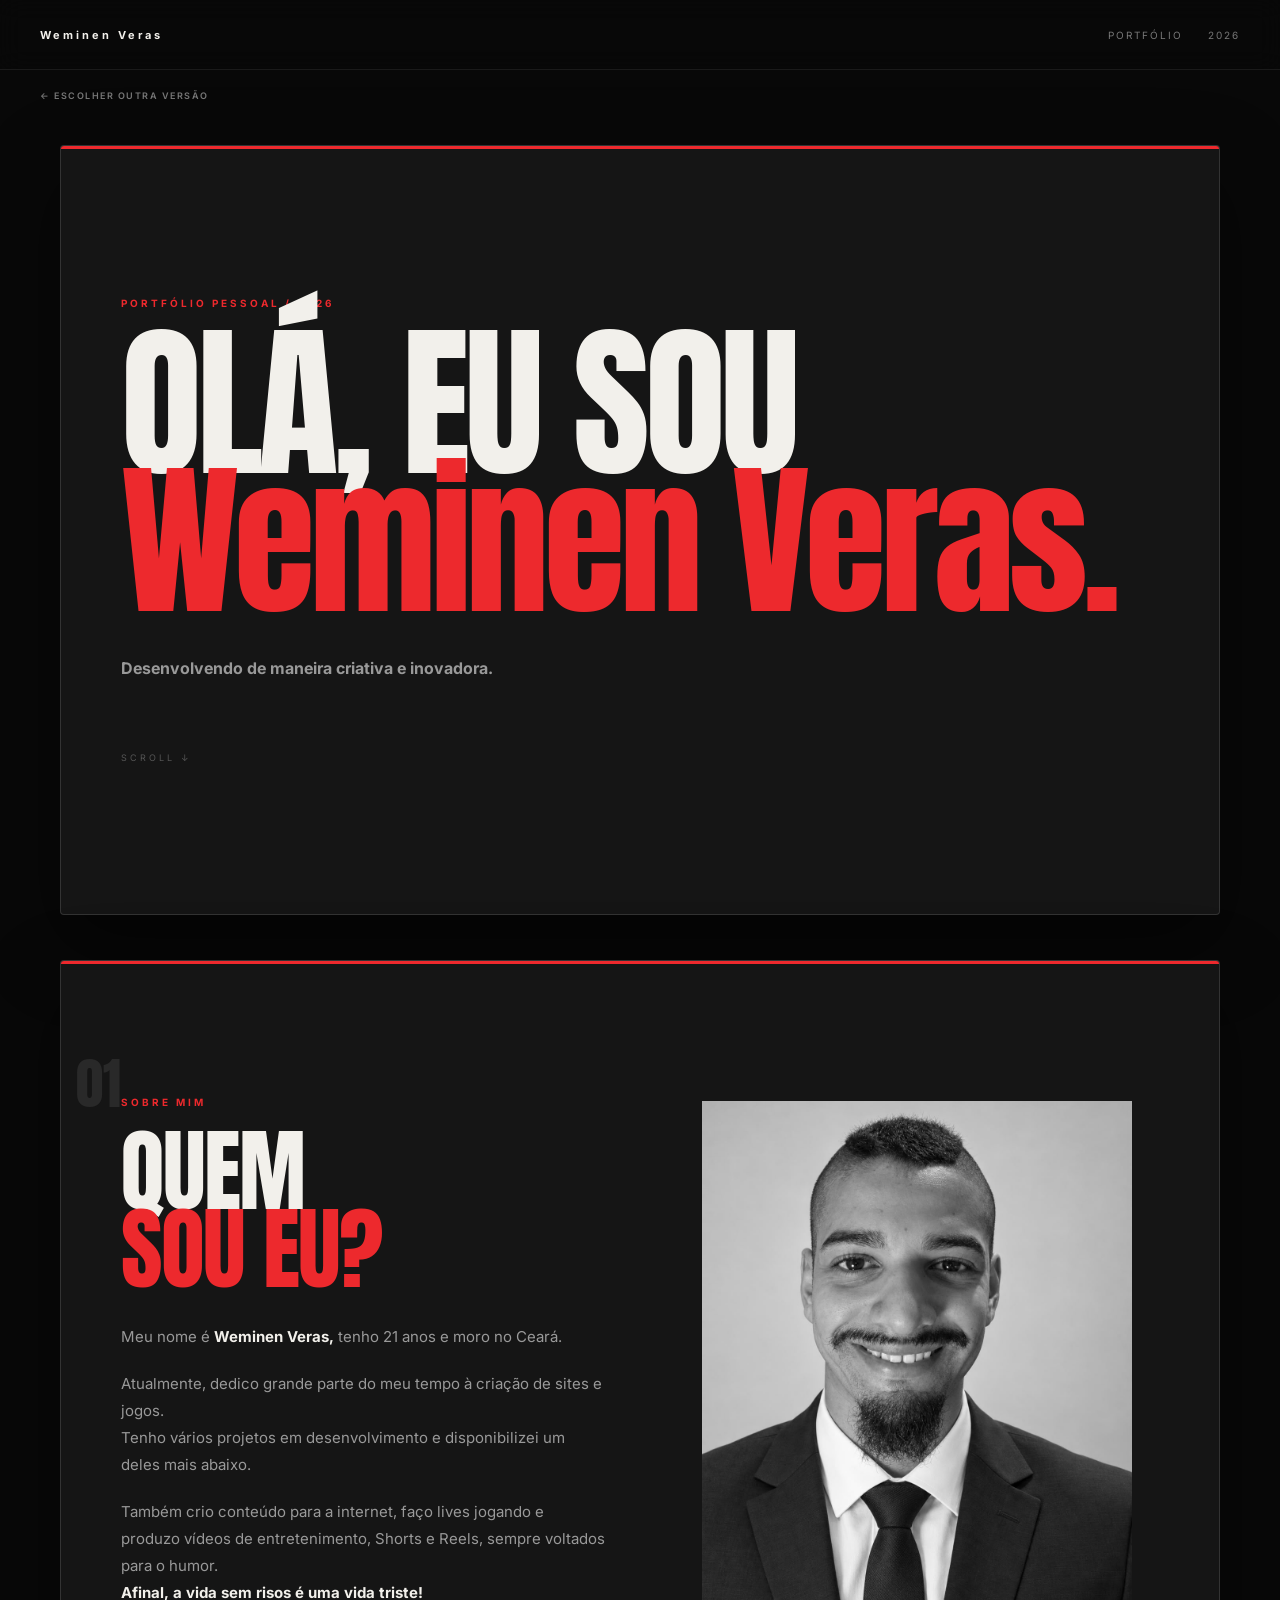
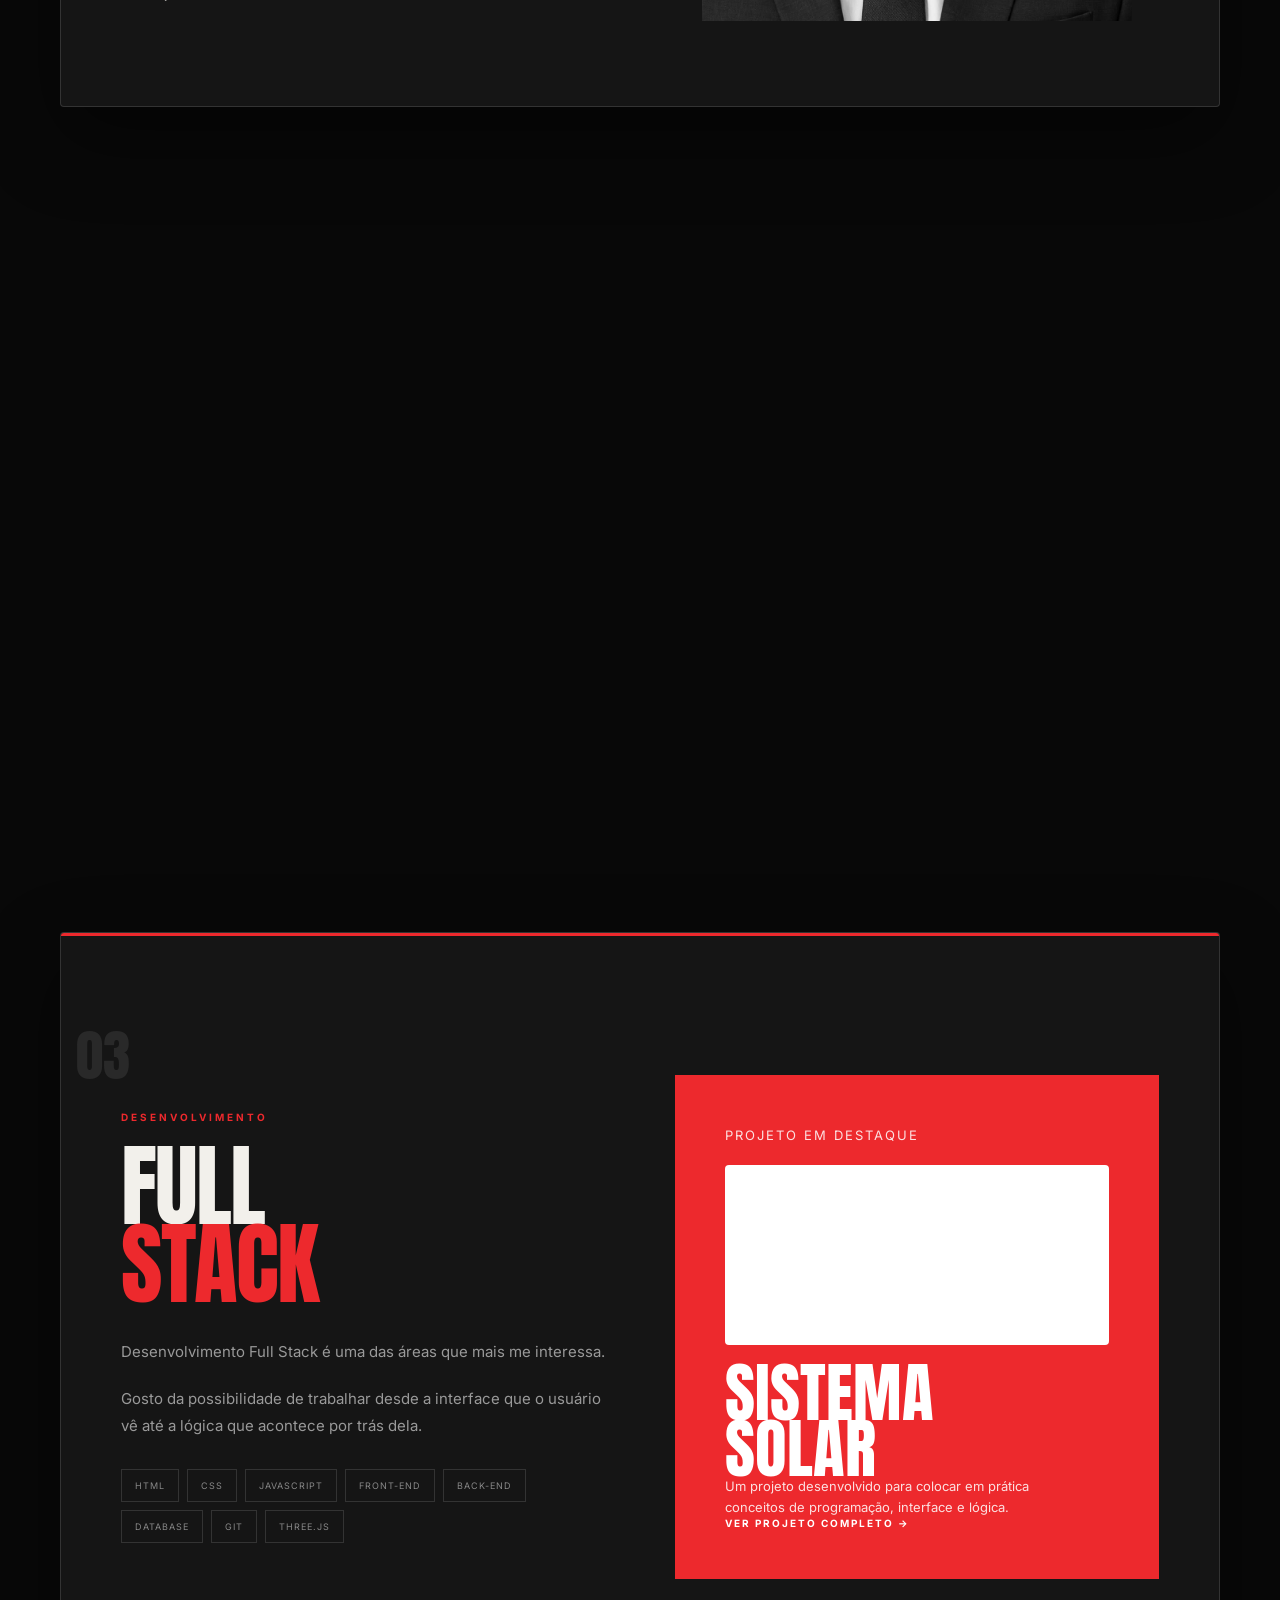
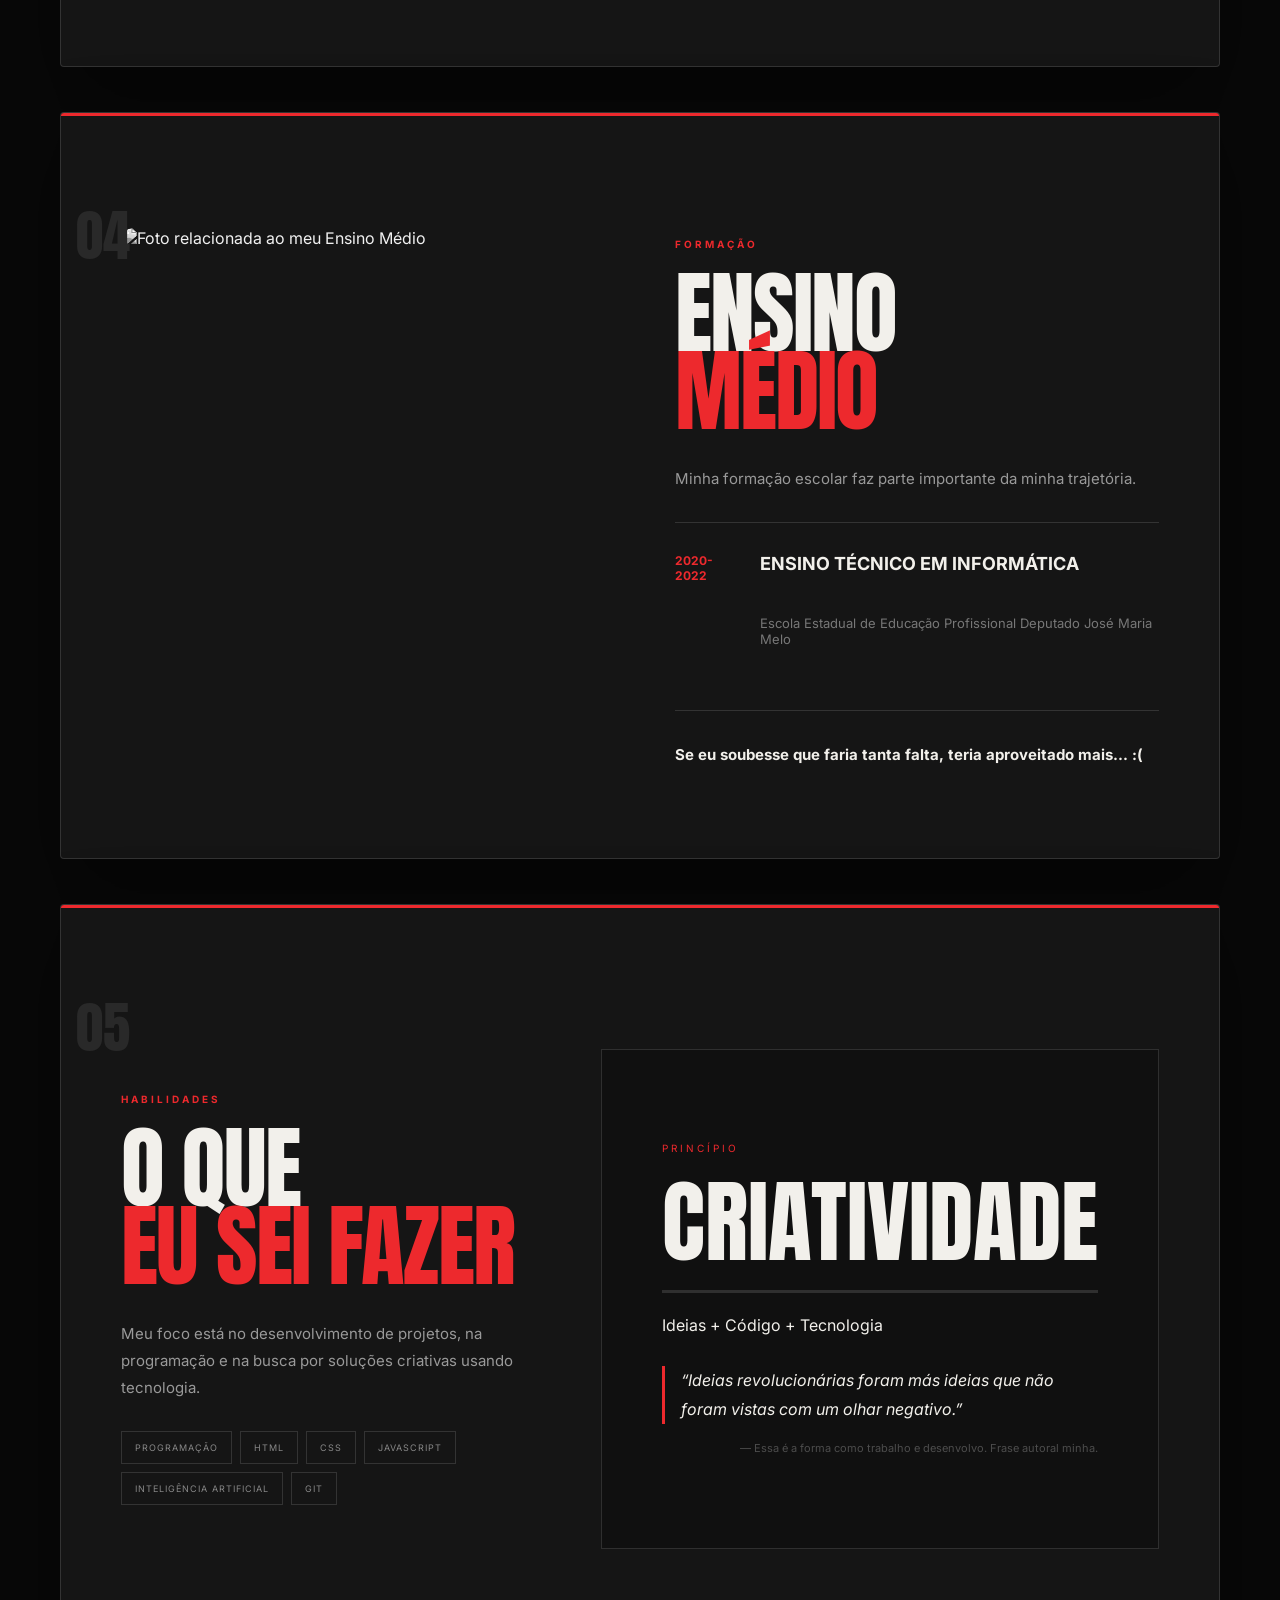
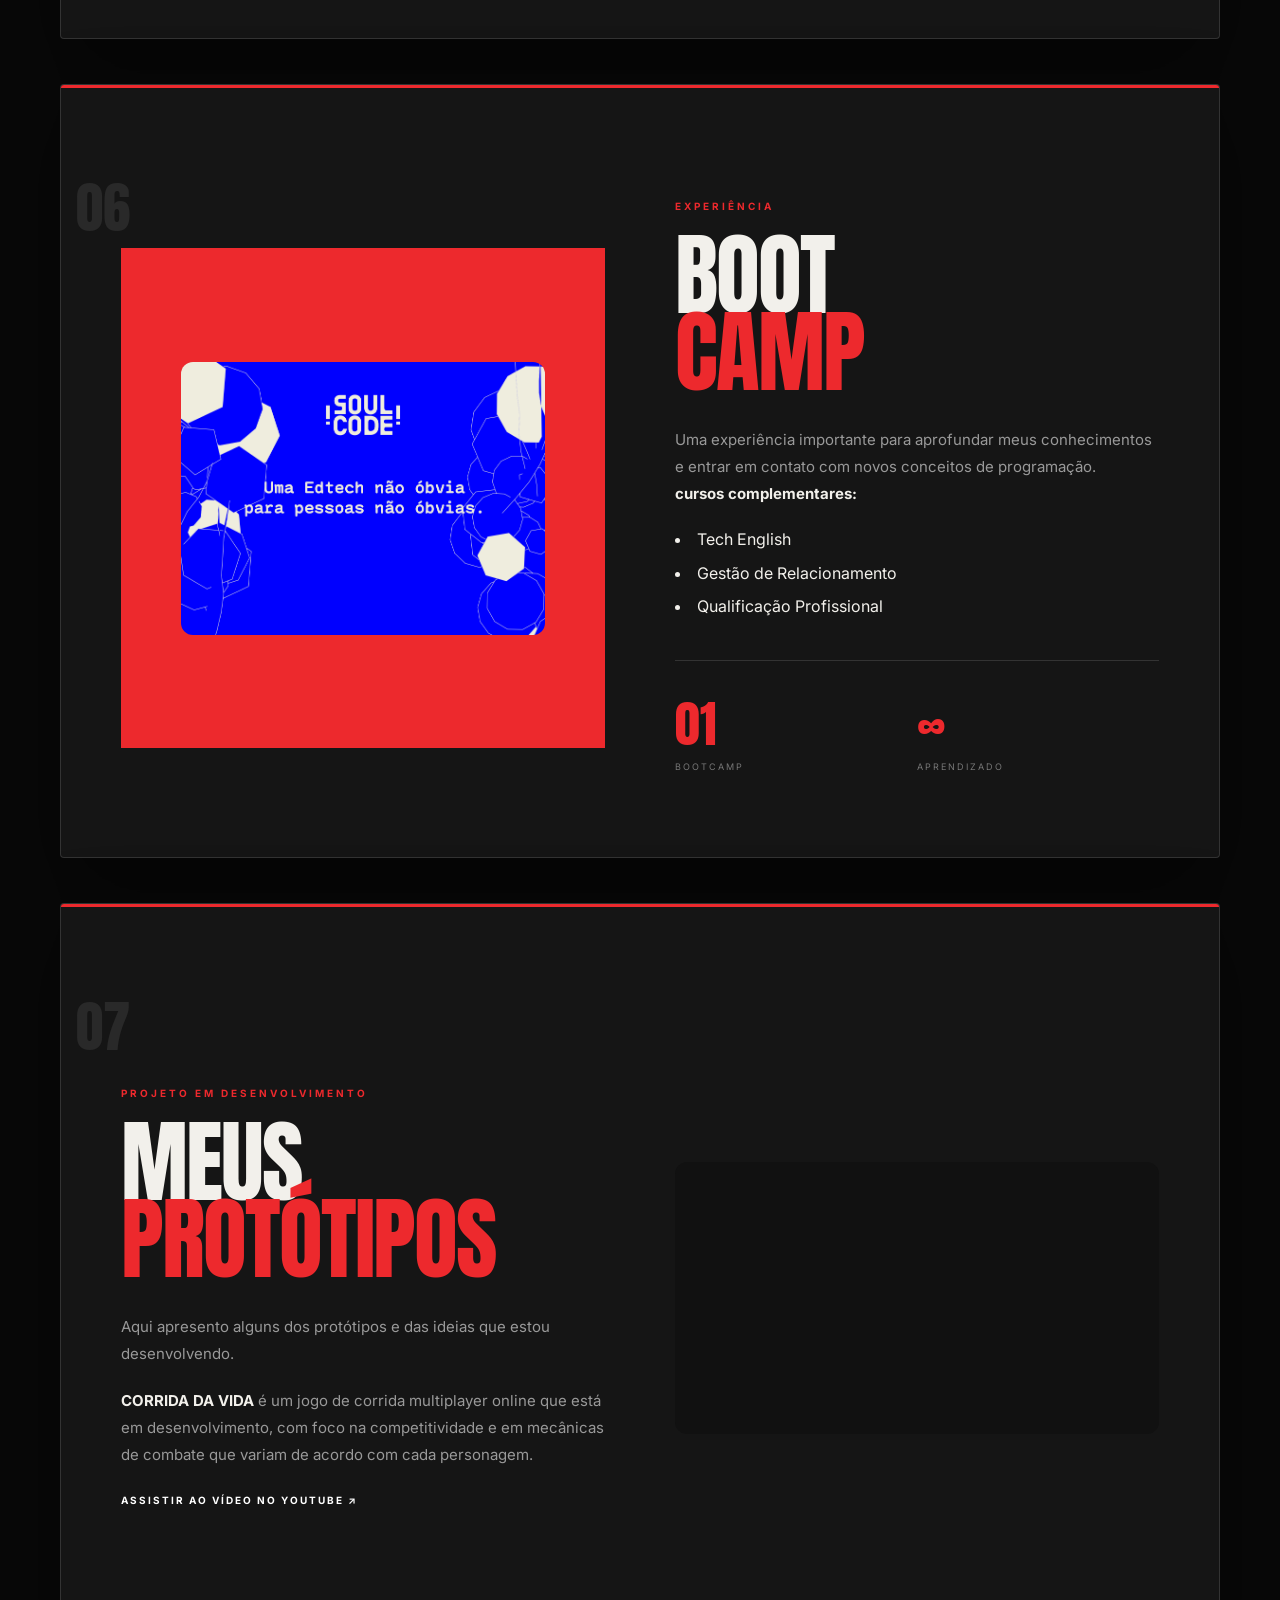
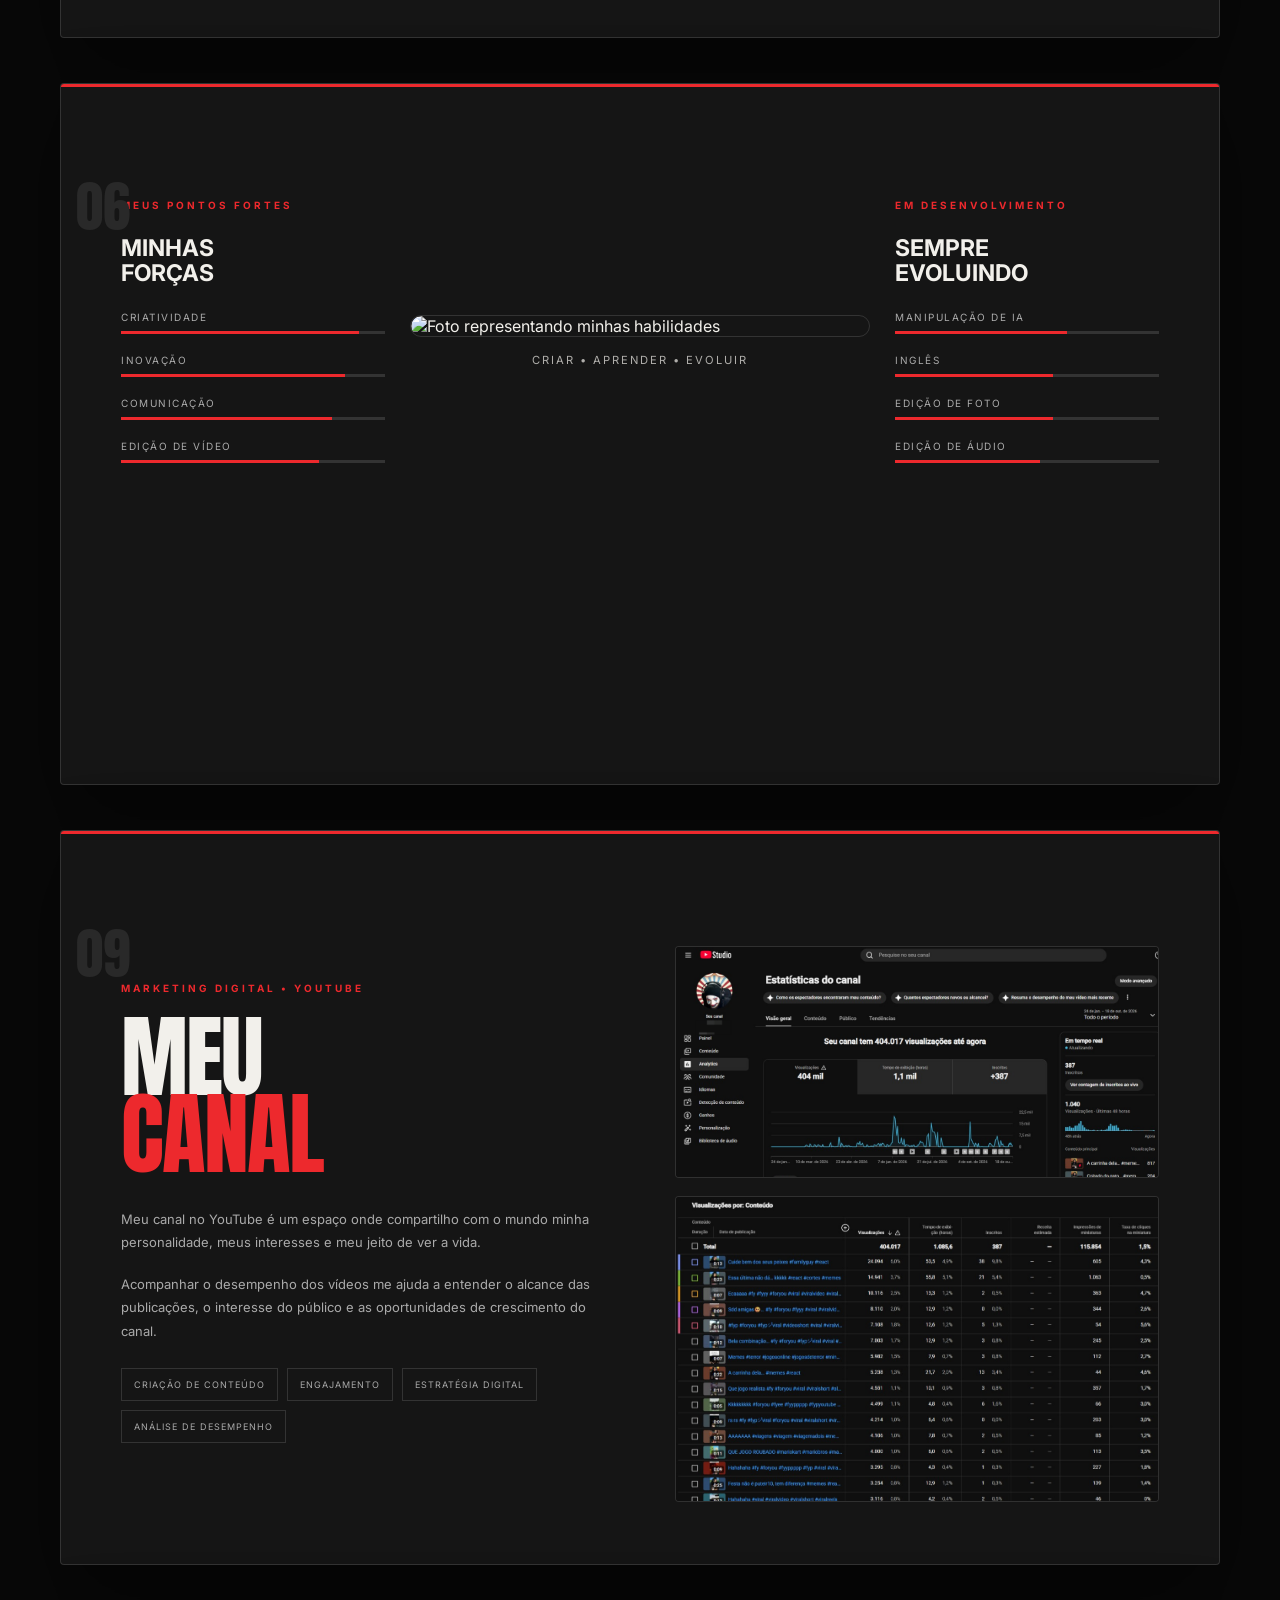
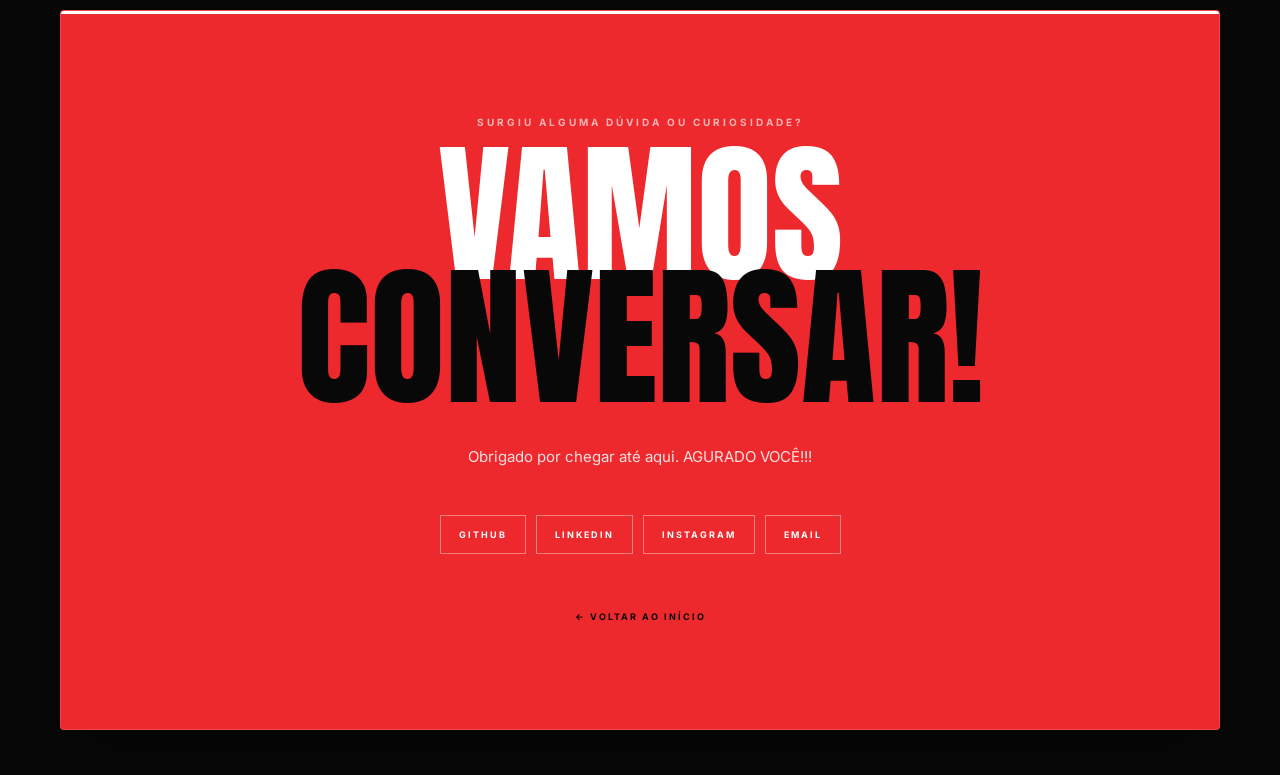
==== portfolio.html @ 080ab9c8 "Add files via upload" ====
<!DOCTYPE html>
<html lang="pt-BR">

<head>
    <meta charset="UTF-8">
    <meta name="viewport" content="width=device-width, initial-scale=1.0">

    <title>Weminen Veras — Portfólio</title>

    <link rel="stylesheet" href="css/portfolio.css">

    <link rel="preconnect" href="https://fonts.googleapis.com">
    <link rel="preconnect" href="https://fonts.gstatic.com" crossorigin>

    <link
        href="https://fonts.googleapis.com/css2?family=Anton&family=Inter:wght@300;400;500;600;700&display=swap"
        rel="stylesheet">

    <style>
        /* Vídeos responsivos */
        .video-container,
        .prototype-image {
            position: relative;
            width: 100%;
            aspect-ratio: 16 / 9;
            overflow: hidden;
            background: #111;
            border-radius: 12px;
        }

        .video-container iframe,
        .prototype-image iframe {
            position: absolute;
            inset: 0;
            width: 100%;
            height: 100%;
            border: 0;
        }

        /* Imagem responsiva do Ensino Médio */
        .education-image {
            width: 100%;
            min-width: 0;
            overflow: hidden;
            border-radius: 12px;
        }

        .education-image img {
            display: block;
            width: 100%;
            height: auto;
            aspect-ratio: 4 / 3;
            object-fit: cover;
            object-position: center;
            border-radius: inherit;
        }

        /* Imagem do bootcamp */
        .bootcamp-visual img {
            display: block;
            width: 100%;
            max-width: 100%;
            height: auto;
            aspect-ratio: 4 / 3;
            object-fit: cover;
            border-radius: 12px;
        }

        /* Layout adaptável em telas pequenas */
        @media (max-width: 768px) {
            .panel-content,
            .panel-content.reverse {
                grid-template-columns: minmax(0, 1fr);
                gap: 28px;
            }

            .education-image,
            .bootcamp-visual,
            .prototype-image,
            .video-container {
                width: 100%;
                max-width: 100%;
            }

            .education-image img {
                aspect-ratio: 16 / 10;
            }

            .topbar {
                gap: 12px;
            }

            .topbar-right {
                gap: 10px;
            }
        }
    </style>
</head>

<body>

    <!-- BARRA DE PROGRESSO -->
    <div class="progress-bar" id="progressBar"></div>

    <!-- MENU -->
    <header class="topbar">
        <div class="logo">Weminen Veras</div>

        <div class="topbar-right">
            <span>PORTFÓLIO</span>
            <span>2026</span>
        </div>
    </header>

    <a href="inicio.html" class="voltar-inicio">
        ← ESCOLHER OUTRA VERSÃO
    </a>

    <main>

        <!-- CAPA -->
        <section class="panel hero-panel reveal">
            <div class="hero-content">

                <p class="eyebrow">PORTFÓLIO PESSOAL / 2026</p>

                <h1>
                    OLÁ, EU SOU<br>
                    <span>Weminen Veras.</span>
                </h1>

                <p class="hero-description">
                    <strong>Desenvolvendo de maneira criativa e inovadora.</strong>
                </p>

                <div class="scroll-indicator">SCROLL ↓</div>
            </div>
        </section>

        <!-- 01 — QUEM SOU EU -->
        <section class="panel reveal">
            <div class="panel-number">01</div>

            <div class="panel-content">
                <div class="panel-text">

                    <p class="eyebrow">SOBRE MIM</p>

                    <h2>
                        QUEM<br>
                        <span>SOU EU?</span>
                    </h2>

                    <p>
                        Meu nome é <strong>Weminen Veras,</strong> tenho 21 anos e moro no Ceará. 
                    
                    </p>

                    <p>
                        Atualmente, dedico grande parte do meu tempo à criação de sites e jogos.  <br>
                        Tenho vários projetos em desenvolvimento e disponibilizei um deles mais abaixo. <br>
                        
                    </p>

                    <p>
                        Também crio conteúdo para a internet, faço lives jogando e produzo vídeos de entretenimento, Shorts e Reels, sempre voltados para o humor. <br>
                        <strong>Afinal, a vida sem risos é uma vida triste!</strong>
                    </p>
                </div>

                <div class="photo-container">
                    <div class="photo-background"></div>

                    <img
                        src="assets/foto-quem-sou.jpeg"
                        alt="Foto de Weminen Veras"
                        loading="lazy">
                </div>
            </div>
        </section>

        <!-- 02 — IA VS PROGRAMADOR -->
        <section class="panel reveal">
            <div class="panel-number">02</div>

            <div class="panel-content">

                <div class="video-container">
                    <iframe
                        src="https://www.youtube-nocookie.com/embed/vWOPnEX2gpE"
                        title="IA vs Programador"
                        loading="lazy"
                        allow="accelerometer; autoplay; clipboard-write; encrypted-media; gyroscope; picture-in-picture; web-share"
                        referrerpolicy="strict-origin-when-cross-origin"
                        allowfullscreen>
                    </iframe>
                </div>

                <div class="panel-text">

                    <p class="eyebrow">TECNOLOGIA</p>

                    <h2>
                        IA VS<br>
                        <span>PROGRAMADOR</span>
                    </h2>

                    <p>
                        A inteligência artificial está transformando a maneira como desenvolvemos software.
                    </p>

                    <p>
                       Mas será que ela realmente vai substituir os programadores?
                    </p>
                    Preparei um vídeo abordando esse tema de forma introdutória, explorando a relação entre a IA e os programadores iniciantes.
                    <p>
                    

                    <div class="quote">
                        "A GUERRA DA <strong>IA</strong> VS <strong> PROGRAMADORES JÚNIORES</strong>"
                    </div>

                    <a
                        href="https://youtu.be/vWOPnEX2gpE"
                        class="project-link"
                        target="_blank"
                        rel="noopener noreferrer">
                        ASSISTIR NO YOUTUBE →
                    </a>
                </div>
            </div>
        </section>

        <!-- 03 — FULL STACK / SISTEMA SOLAR -->
        <section class="panel reveal">
            <div class="panel-number">03</div>

            <div class="panel-content reverse">
                <div class="panel-text">

                    <p class="eyebrow">DESENVOLVIMENTO</p>

                    <h2>
                        FULL<br>
                        <span>STACK</span>
                    </h2>

                    <p>
                        Desenvolvimento Full Stack é uma das áreas
                        que mais me interessa.
                    </p>

                    <p>
                        Gosto da possibilidade de trabalhar desde a
                        interface que o usuário vê até a lógica que
                        acontece por trás dela.
                    </p>

                <div class="tech-list">
                    <span data-full="HyperText Markup Language">HTML</span>
                    <span data-full="Cascading Style Sheets">CSS</span>
                    <span data-full="linguagem de programação de alto nível, interpretada e multiparadigmática">JAVASCRIPT</span>
                    <span data-full="Desenvolvimento Front-end">FRONT-END</span>
                    <span data-full="Desenvolvimento Back-end">BACK-END</span>
                    <span data-full="Banco de Dados">DATABASE</span>
                    <span data-full="Git - Sistema de Controle de Versão">GIT</span>
                    <span data-full="Three.js - Biblioteca JavaScript para gráficos 3D">THREE.JS</span>
                </div>
            </div>

            <div class="project-box">

                <p class="project-label">PROJETO EM DESTAQUE</p>

                <div class="project-preview">
                <iframe
                    src="https://sampaio-studios.github.io/sampaio-studios/"
                    title="Prévia do projeto Sistema Solar"
                    loading="lazy">
                </iframe>
            </div>

    <h3>
        SISTEMA<br>
        SOLAR
    </h3>

    <p>
        Um projeto desenvolvido para colocar em prática
        conceitos de programação, interface e lógica.
    </p>

    <a
        href="https://sampaio-studios.github.io/sampaio-studios/"
        class="project-link"
        target="_blank"
        rel="noopener noreferrer">
        VER PROJETO COMPLETO →
    </a>

    </div>
            </div>
        </section>

        <!-- 04 — ENSINO MÉDIO -->
        <section class="panel reveal">
            <div class="panel-number">04</div>

            <div class="panel-content">

                <div class="education-image">
                    <img
                        src="assets/foto-escola.jpg"
                        alt="Foto relacionada ao meu Ensino Médio"
                        loading="lazy">
                </div>

                <div class="panel-text">

                    <p class="eyebrow">FORMAÇÃO</p>

                    <h2>
                        ENSINO<br>
                        <span>MÉDIO</span>
                    </h2>

                    <p>
                        Minha formação escolar faz parte importante
                        da minha trajetória.
                    </p>

                   <div class="education-item">
    <span class="education-year">2020-2022</span>

     <div>
        <h3>
            <a class="education-link"
               href="https://eeepdjmm.com.br/infor/"
               target="_blank"
               rel="noopener noreferrer">
                <span>ENSINO TÉCNICO EM INFORMÁTICA</span>
                <span class="visit-badge">VISITAR ↗</span>
            </a>
        </h3>

        <p>
            <a class="education-link"
               href="https://eeepdjmm.com.br/"
               target="_blank"
               rel="noopener noreferrer">
                <span>Escola Estadual de Educação Profissional
                Deputado José Maria Melo</span>
                <span class="visit-badge">VISITAR ↗</span>
            </a>
        </p>
    </div>
            </div>

                    <p>
                        <strong>Se eu soubesse que faria tanta falta, teria aproveitado mais... :(</strong>
                    </p>
                </div>
            </div>
        </section>

        <!-- 05 — PROGRAMAÇÃO -->
        <section class="panel reveal">
            <div class="panel-number">05</div>

            <div class="panel-content reverse">
                <div class="panel-text">

                    <p class="eyebrow">HABILIDADES</p>

                    <h2>
                        O QUE<br>
                        <span>EU SEI FAZER</span>
                    </h2>

                    <p>
                        Meu foco está no desenvolvimento de projetos,
                        na programação e na busca por soluções criativas
                        usando tecnologia.
                    </p>

                    <div class="tech-list">
                        <span>PROGRAMAÇÃO</span>
                        <span>HTML</span>
                        <span>CSS</span>
                        <span>JAVASCRIPT</span>
                        <span>INTELIGÊNCIA ARTIFICIAL</span>
                        <span>GIT</span>
                    </div>
                </div>

                <div class="skill-highlight">
    <p class="skill-label">PRINCÍPIO</p>

    <h3>CRIATIVIDADE</h3>

    <div class="skill-line"></div>

    <p class="skill-concept">
        Ideias + Código + Tecnologia
    </p>

    <blockquote class="author-quote">
        “Ideias revolucionárias foram más ideias
        que não foram vistas com um olhar negativo.”
    </blockquote>

    <p class="quote-author">— Essa é a forma como trabalho e desenvolvo. Frase autoral minha.</p>
</div>
            </div>
        </section>

        <!-- 06 — BOOTCAMP -->
        <section class="panel reveal">
            <div class="panel-number">06</div>

            <div class="panel-content">

                <div class="bootcamp-visual">
                    <img
                        src="/assets/foto-bootcamp.png"
                        alt="Foto do bootcamp"
                        loading="lazy">
                </div>

                <div class="panel-text">

                    <p class="eyebrow">EXPERIÊNCIA</p>

                    <h2>
                        BOOT<br>
                        <span>CAMP</span>
                    </h2>

                    <p>
                        Uma experiência importante para aprofundar
                        meus conhecimentos e entrar em contato com
                        novos conceitos de programação. <br>
                        <strong>cursos complementares:</strong>
                        <ul>
                            <li>Tech English</li>
                            <li>Gestão de Relacionamento</li>
                            <li>Qualificação Profissional</li>
                        </ul>
                    </p>

                    <div class="stats">
                        <div>
                            <strong>01</strong>
                            <span>BOOTCAMP</span>
                        </div>

                        <div>
                            <strong>∞</strong>
                            <span>APRENDIZADO</span>
                        </div>
                    </div>
                </div>
            </div>
        </section>

        <!-- 07 — PROTÓTIPOS -->
        <section class="panel reveal">
            <div class="panel-number">07</div>

            <div class="panel-content reverse">

                <div class="panel-text">

                    <p class="eyebrow">PROJETO EM DESENVOLVIMENTO</p>

                    <h2>
                        MEUS<br>
                        <span>PROTÓTIPOS</span>
                    </h2>

                    <p>
                      Aqui apresento alguns dos protótipos e das ideias que estou desenvolvendo.
                    </p>

                    <p>
                        <strong>CORRIDA DA VIDA</strong> é um jogo de corrida multiplayer online que está em desenvolvimento, 
                        com foco na competitividade e em mecânicas de combate que variam de acordo com cada 
                        personagem.
                    </p>

                    <a
                        href="https://youtu.be/Pp9RPKqcXSA"
                        class="project-link"
                        target="_blank"
                        rel="noopener noreferrer">
                        ASSISTIR AO VÍDEO NO YOUTUBE ↗
                    </a>
                </div>

                <div class="prototype-image">
                    <iframe
                        src="https://www.youtube-nocookie.com/embed/Pp9RPKqcXSA"
                        title="CORRIDA DA VIDA — Vídeo do protótipo"
                        loading="lazy"
                        allow="accelerometer; autoplay; clipboard-write; encrypted-media; gyroscope; picture-in-picture; web-share"
                        referrerpolicy="strict-origin-when-cross-origin"
                        allowfullscreen>
                    </iframe>
                </div>

            </div>
        </section>

        <section>

<!-- 06 — MINHAS SKILLS -->
<section class="panel reveal">
    <div class="panel-number">06</div>

    <div class="skills-layout">

        <!-- HABILIDADES FORTES — ESQUERDA -->
        <div class="skills-column skills-strong">
            <p class="eyebrow">MEUS PONTOS FORTES</p>

            <h3>MINHAS<br><span>FORÇAS</span></h3>

            <div class="skill-item">
                <span>CRIATIVIDADE</span>
                <div class="skill-line">
                    <span style="width: 90%"></span>
                </div>
            </div>

            <div class="skill-item">
                <span>INOVAÇÃO</span>
                <div class="skill-line">
                    <span style="width: 85%"></span>
                </div>
            </div>

            <div class="skill-item">
                <span>COMUNICAÇÃO</span>
                <div class="skill-line">
                    <span style="width: 80%"></span>
                </div>
            </div>

            <div class="skill-item">
                <span>EDIÇÃO DE VÍDEO</span>
                <div class="skill-line">
                    <span style="width: 75%"></span>
                </div>
            </div>
        </div>

        <!-- FOTO CENTRAL -->
        <div class="skills-center">
            <div class="skills-photo">
                <img
                    src="/assets/skills.png"
                    alt="Foto representando minhas habilidades"
                    loading="lazy">
            </div>

            <p class="skills-caption">CRIAR • APRENDER • EVOLUIR</p>
        </div>

        <!-- HABILIDADES EM DESENVOLVIMENTO — DIREITA -->
        <div class="skills-column skills-learning">
            <p class="eyebrow">EM DESENVOLVIMENTO</p>

            <h3>SEMPRE<br><span>EVOLUINDO</span></h3>

            <div class="skill-item">
                <span>MANIPULAÇÃO DE IA</span>
                <div class="skill-line">
                    <span style="width: 65%"></span>
                </div>
            </div>

            <div class="skill-item">
                <span>INGLÊS</span>
                <div class="skill-line">
                    <span style="width: 60%"></span>
                </div>
            </div>

            <div class="skill-item">
                <span>EDIÇÃO DE FOTO</span>
                <div class="skill-line">
                    <span style="width: 60%"></span>
                </div>
            </div>

            <div class="skill-item">
                <span>EDIÇÃO DE ÁUDIO</span>
                <div class="skill-line">
                    <span style="width: 55%"></span>
                </div>
            </div>
        </div>

    </div>
</section>

</section>
<section>
<!-- PAINEL 08 — MARKETING DIGITAL -->
<section class="panel reveal">
    <div class="panel-number">09</div>

    <div class="panel-content reverse">

        <!-- TEXTO À ESQUERDA -->
        <div class="panel-text marketing-text">

            <p class="eyebrow">MARKETING DIGITAL • YOUTUBE</p>

            <h2>
                MEU<br>
                <span>CANAL</span>
            </h2>

            <p>
                Meu canal no YouTube é um espaço onde compartilho 
                com o mundo minha personalidade, meus interesses e meu jeito de ver a vida.
            </p>

            <p>
                Acompanhar o desempenho dos vídeos me ajuda a entender o alcance das 
                publicações, o interesse do público e as oportunidades de crescimento do canal.
            </p>

            <div class="marketing-skills">
                <span>CRIAÇÃO DE CONTEÚDO</span>
                <span>ENGAJAMENTO</span>
                <span>ESTRATÉGIA DIGITAL</span>
                <span>ANÁLISE DE DESEMPENHO</span>
            </div>

            

        </div>

        <!-- DUAS FOTOS À DIREITA -->
        <div class="marketing-visual">

            <button
                type="button"
                class="zoomable"
                data-image="/assets/markenting1.png"
                data-alt="Imagem do canal no YouTube"
                aria-label="Ampliar primeira imagem">

                <img
                    src="/assets/markenting1.png"
                    alt="Imagem do canal no YouTube"
                    loading="lazy">

                <span class="zoom-hint">AMPLIAR ↗</span>
            </button>

            <button
                type="button"
                class="zoomable"
                data-image="/assets/markenting2.png"
                data-alt="Estatísticas de desempenho do canal"
                aria-label="Ampliar estatísticas do YouTube">

                <img
                    src="/assets/markenting2.png"
                    alt="Estatísticas de desempenho do canal"
                    loading="lazy">

                <span class="zoom-hint">VER ESTATÍSTICAS ↗</span>
            </button>

        </div>

    </div>
</section>

<!-- JANELA DE ZOOM -->
<div
    class="zoom-modal"
    id="zoomModal"
    aria-hidden="true"
    role="dialog"
    aria-modal="true"
    aria-label="Imagem ampliada">

    <button
        type="button"
        class="zoom-close"
        id="zoomClose"
        aria-label="Fechar imagem">
        &times;
    </button>

    <img id="zoomImage" src="" alt="">
</div>
             <!-- <a
                href="COLOQUE_AQUI_O_LINK_DO_SEU_CANAL"
                class="marketing-link"
                target="_blank"
                rel="noopener noreferrer">
                CONHEÇA MEU CANAL ↗
            </a>
            -->
        </div>

       
    </div>
</section>
</section>

        </section>
        <!-- 08 — PROJETOS -->
        <!--<section class="panel reveal">
            <div class="panel-number">08</div>

            <div class="panel-content reverse">

                <div class="panel-text">

                    <p class="eyebrow">MEU TRABALHO</p>

                    <h2>
                        MEUS<br>
                        <span>PROJETOS</span>
                    </h2>

                    <p>
                        Alguns projetos que representam aquilo que venho
                        aprendendo e construindo.
                    </p>
                </div>

                <div class="projects-list">

                    <a
                        href="https://sampaio-studios.github.io/sampaio-studios/"
                        class="project"
                        target="_blank"
                        rel="noopener noreferrer">
                        <span>01</span>
                        <strong>SISTEMA SOLAR</strong>
                        <small>DESENVOLVIMENTO WEB</small>
                        <b>→</b>
                    </a>

                    <!--<a href="#" class="project">
                        <span>02</span>
                        <strong>PROJETO 02</strong>
                        <small>FULL STACK</small>
                        <b>→</b>
                    </a>

                    <a href="#" class="project">
                        <span>03</span>
                        <strong>PROJETO 03</strong>
                        <small>EM DESENVOLVIMENTO</small>
                        <b>→</b>
                    </a>
                

                </div>
            </div>
        </section> -->

        <!-- FINAL / CONTATO -->
        <section class="panel final-panel reveal">
            <div class="final-content">
                

                <p class="eyebrow">SURGIU ALGUMA DÚVIDA OU CURIOSIDADE?</p>

                <h2>
                    VAMOS<br>
                    <span>CONVERSAR!</span>
                </h2>

                <p>
                    Obrigado por chegar até aqui.
                    AGURADO VOCÊ!!!
                </p>

                <div class="social-links">
                    <a href="https://github.com/Sampaio-Studios" target="_blank" rel="noopener noreferrer">
                        GITHUB
                    </a>

                    <a href="https://www.linkedin.com/in/weminen-veras" target="_blank" rel="noopener noreferrer">
                        LINKEDIN
                    </a>

                    <a href="https://www.instagram.com/weminen.veras/" target="_blank" rel="noopener noreferrer">
                        INSTAGRAM
                    </a>

                    <a href="mailto:veras.ribeiro10@gmail.com">EMAIL</a>
                </div>

                <a href="inicio.html" class="back-button">
                    ← VOLTAR AO INÍCIO
                </a>
            </div>
        </section>

    </main>
<!-- JANELA DE ZOOM -->
<div class="zoom-modal" id="zoomModal" aria-hidden="true">
    <button class="zoom-close" id="zoomClose" aria-label="Fechar">
        &times;
    </button>

    <div class="zoom-content" id="zoomContent"></div>
</div>
    <!-- VOLTAR AO TOPO -->
    <button
        id="topButton"
        class="top-button"
        aria-label="Voltar ao topo">
        ↑
    </button>

    <!-- JAVASCRIPT -->
    <script src="js/script.js"></script>

</body>
</html>
---- css/portfolio.css ----
/* =========================================================
   RESET
========================================================= */

* {
    margin: 0;
    padding: 0;
    box-sizing: border-box;
}


html {
    scroll-behavior: smooth;
}


body {

    background: #080808;

    color: #f2f0eb;

    font-family: "Inter", sans-serif;

    overflow-x: hidden;
}


/* =========================================================
   VARIÁVEIS
========================================================= */

:root {

    --red: #ed292d;

    --black: #080808;

    --panel: #151515;

    --panel-light: #1b1b1b;

    --white: #f2f0eb;

    --gray: #999;

    --dark-gray: #555;

    --border: rgba(255, 255, 255, 0.13);

}


/* =========================================================
   BARRA DE PROGRESSO
========================================================= */

.progress-bar {

    position: fixed;

    top: 0;

    left: 0;

    width: 0%;

    height: 4px;

    background: var(--red);

    z-index: 9999;

}


/* =========================================================
   TOPBAR
========================================================= */

.topbar {

    position: fixed;

    top: 0;

    left: 0;

    width: 100%;

    height: 70px;

    padding: 0 40px;

    display: flex;

    align-items: center;

    justify-content: space-between;

    background: rgba(8, 8, 8, 0.88);

    backdrop-filter: blur(12px);

    border-bottom: 1px solid rgba(255, 255, 255, 0.08);

    z-index: 1000;

}


.logo {

    font-size: 11px;

    font-weight: 700;

    letter-spacing: 3px;

}


.topbar-right {

    display: flex;

    gap: 25px;

    color: #777;

    font-size: 10px;

    letter-spacing: 2px;

}


/* =========================================================
   BOTÃO VOLTAR
========================================================= */

.voltar-inicio {

    position: fixed;

    top: 90px;

    left: 40px;

    z-index: 900;

    color: #777;

    text-decoration: none;

    font-size: 9px;

    font-weight: 600;

    letter-spacing: 1.5px;

    transition: color .3s ease;
}


.voltar-inicio:hover {

    color: var(--red);

}


/* =========================================================
   MAIN
========================================================= */

main {

    padding-top: 100px;

}


/* =========================================================
   PAINÉIS
========================================================= */

.panel {

    position: relative;

    width: calc(100% - 120px);

    min-height: 78vh;

    margin: 5vh 60px;

    padding: 60px;

    background: var(--panel);

    border: 1px solid var(--border);

    border-radius: 4px;

    box-shadow:
        0 30px 80px rgba(0, 0, 0, 0.45);

    overflow: hidden;

}


/* linha vermelha no topo */

.panel::before {

    content: "";

    position: absolute;

    top: 0;

    left: 0;

    width: 100%;

    height: 3px;

    background: var(--red);

}


/* número do painel */

.panel-number {

    position: absolute;

    top: 35px;

    right: 45px;

    font-family: "Anton", sans-serif;

    font-size: 55px;

    color: #292929;

    line-height: 1;

}


/* =========================================================
   HERO
========================================================= */

.hero-panel {

    min-height: calc(100vh - 130px);

    display: flex;

    align-items: center;

}


.hero-content {

    max-width: 1000px;

}


.eyebrow {

    color: var(--red);

    font-size: 10px;

    font-weight: 700;

    letter-spacing: 3px;

    margin-bottom: 25px;

}


.hero-panel h1 {

    font-family: "Anton", sans-serif;

    font-size: clamp(90px, 13vw, 190px);

    font-weight: 400;

    line-height: .83;

    letter-spacing: -5px;

    margin-bottom: 45px;

}


.hero-panel h1 span {

    color: var(--red);

}


.hero-description {

    max-width: 570px;

    color: var(--gray);

    font-size: 16px;

    line-height: 1.7;

}


.scroll-indicator {

    margin-top: 70px;

    font-size: 9px;

    letter-spacing: 3px;

    color: #555;

}


/* =========================================================
   GRID DOS PAINÉIS
========================================================= */

.panel-content {

    min-height: 62vh;

    display: grid;

    grid-template-columns: 1fr 1fr;

    align-items: center;

    gap: 70px;

}


/*
    IMPORTANTE:

    O painel continua sendo o CARD.

    O grid fica apenas no conteúdo interno.
*/


/* =========================================================
   TEXTOS
========================================================= */

.panel-text {

    max-width: 620px;

}


.panel-text h2 {

    font-family: "Anton", sans-serif;

    font-size: clamp(65px, 7vw, 110px);

    font-weight: 400;

    line-height: .86;

    letter-spacing: -2px;

    margin-bottom: 35px;

}


.panel-text h2 span {

    color: var(--red);

}


.panel-text > p:not(.eyebrow) {

    max-width: 570px;

    margin-bottom: 20px;

    color: var(--gray);

    font-size: 15px;

    line-height: 1.8;

}


.panel-text strong {

    color: var(--white);

}


/* =========================================================
   FOTO
========================================================= */

.photo-container {

    position: relative;

    min-height: 570px;

    display: flex;

    align-items: center;

    justify-content: center;

}


.photo-container img {

    position: relative;

    width: min(100%, 430px);

    height: 520px;

    object-fit: cover;

    z-index: 2;

    filter: grayscale(100%);

    transition:
        filter .5s ease,
        transform .5s ease;

}


.photo-container:hover img {

    filter: grayscale(0%);

    transform: translateY(-8px);

}


.photo-background {

    position: absolute;

    width: 370px;

    height: 370px;

    border-radius: 50%;

    background: var(--red);

    transform: translate(30px, 20px);

}


/* =========================================================
   FATOS
========================================================= */

.facts-visual {

    min-height: 500px;

    display: flex;

    flex-direction: column;

    justify-content: center;

    border: 1px solid var(--border);

    padding: 50px;

}


.big-number {

    font-family: "Anton", sans-serif;

    color: var(--red);

    font-size: clamp(150px, 20vw, 280px);

    line-height: .7;

    margin-bottom: 50px;

}


.facts-visual p {

    color: #777;

    font-size: 12px;

    line-height: 1.7;

    letter-spacing: 2px;

}


/* =========================================================
   LISTA DE FATOS
========================================================= */

.facts-list {

    list-style: none;

    border-top: 1px solid var(--border);

}


.facts-list li {

    display: flex;

    align-items: center;

    gap: 25px;

    padding: 22px 0;

    border-bottom: 1px solid var(--border);

    color: #aaa;

    font-size: 14px;

}


.facts-list span {

    color: var(--red);

    font-size: 10px;

    font-weight: 700;

}


/* =========================================================
   VÍDEO
========================================================= */

.video-container {

    width: 100%;

    aspect-ratio: 16 / 9;

    background: #000;

    border: 1px solid var(--border);

    overflow: hidden;

}


.video-container iframe {

    width: 100%;

    height: 100%;

    display: block;

}


/* =========================================================
   FRASE
========================================================= */

.quote {

    margin-top: 35px;

    padding: 25px;

    border-left: 3px solid var(--red);

    color: #bbb;

    font-size: 13px;

    line-height: 1.7;

    background: rgba(255, 255, 255, .025);

}


/* =========================================================
   TECNOLOGIAS
========================================================= */

.tech-list {
    display: flex;
    flex-wrap: wrap;
    gap: 8px;
    margin-top: 30px;
}

.tech-list span {
    position: relative;
    display: inline-block;
    padding: 10px 13px;
    border: 1px solid var(--border);
    color: #888;
    font-size: 9px;
    letter-spacing: 1px;
    transition: .3s;
    cursor: pointer;
}

.tech-list span:hover {
    color: var(--white);
    border-color: var(--red);
}

/* Caixa que mostra o nome completo */
.tech-list span::after {
    content: attr(data-full);
    position: absolute;
    bottom: calc(100% + 10px);
    left: 50%;
    transform: translate(-50%, 5px);

    background: var(--red);
    color: var(--white);
    padding: 10px 12px;
    border-radius: 4px;

    font-size: 11px;
    letter-spacing: 0;
    white-space: nowrap;

    opacity: 0;
    visibility: hidden;
    pointer-events: none;
    transition: .3s;
    z-index: 100;
}

.tech-list span:hover::after,
.tech-list span:focus-visible::after {
    opacity: 1;
    visibility: visible;
    transform: translate(-50%, 0);
}


/* =========================================================
   PROJETO EM DESTAQUE
========================================================= */

.project-box {

    min-height: 450px;

    padding: 50px;

    background: var(--red);

    color: #fff;

    display: flex;

    flex-direction: column;

    justify-content: space-between;

}


.project-label {

    font-size: 9px;

    letter-spacing: 2px;

    opacity: .7;

}


.project-box h3 {

    font-family: "Anton", sans-serif;

    font-size: 65px;

    line-height: .85;

    font-weight: 400;

}


.project-box > p {

    max-width: 350px;

    font-size: 13px;

    line-height: 1.6;

    opacity: .85;

}


.project-link {

    color: #fff;

    text-decoration: none;

    font-size: 10px;

    font-weight: 700;

    letter-spacing: 2px;

}
/* Prévia do site dentro do quadrado vermelho */
.project-preview {
    width: 100%;
    height: 180px;
    margin: 20px 0;
    overflow: hidden;
    background: #fff;
    border: 1px solid rgba(255, 255, 255, 0.3);
    border-radius: 4px;
}

.project-preview iframe {
    display: block;
    width: 100%;
    height: 100%;
    border: none;
    background: #fff;
}

/* Ajuste para telas menores */
@media (max-width: 768px) {
    .project-box {
        padding: 25px;
        min-height: 400px;
    }

    .project-preview {
        height: 160px;
    }

    .project-box h3 {
        font-size: 48px;
    }
}

/* =========================================================
   EDUCAÇÃO
========================================================= */

.education-image {

    height: 570px;

    overflow: hidden;

}


.education-image img {

    width: 100%;

    height: 100%;

    object-fit: cover;

    filter: grayscale(100%);

    transition: filter .5s ease;

}


.education-image:hover img {

    filter: grayscale(0%);

}


.education-item {

    display: flex;

    gap: 30px;

    padding: 30px 0;

    margin: 30px 0;

    border-top: 1px solid var(--border);

    border-bottom: 1px solid var(--border);

}


.education-year {

    color: var(--red);

    font-size: 12px;

    font-weight: 700;

}


.education-item h3 {

    font-size: 18px;

    margin-bottom: 8px;

}


.education-item p {

    color: #777;

    font-size: 13px;

}
/* Remove a cor azul e o sublinhado dos links de educação */
.education-item a,
.education-item a:visited,
.education-item a:hover,
.education-item a:active {
    color: inherit;
    text-decoration: none;
}

/* Links da seção de educação */
.education-item a.education-link {
    position: relative;
    display: inline-flex;
    align-items: center;
    flex-wrap: wrap;
    gap: 10px;
    color: inherit;
    text-decoration: none;
    transition: color .3s ease;
}

.education-item a.education-link:hover {
    color: var(--red);
}

/* Caixa VISITAR */
.education-item .visit-badge {
    display: inline-block;
    padding: 5px 8px;
    background: var(--red);
    color: #fff;
    font-size: 9px;
    font-weight: 700;
    letter-spacing: 1px;
    border: 1px solid var(--red);
    border-radius: 3px;
    opacity: 0;
    transform: translateY(4px);
    transition: opacity .25s ease, transform .25s ease;
    pointer-events: none;
}

/* Aparece ao passar o mouse ou navegar pelo teclado */
.education-item a.education-link:hover .visit-badge,
.education-item a.education-link:focus-visible .visit-badge {
    opacity: 1;
    transform: translateY(0);
}

/* Indicação visual de foco */
.education-item a.education-link:focus-visible {
    outline: 2px solid var(--red);
    outline-offset: 4px;
}

/* =========================================================
   SKILLS
========================================================= */

.skills-grid {

    margin-top: 40px;

    border-top: 1px solid var(--border);

}


.skill {

    display: grid;

    grid-template-columns: 40px 1fr;

    align-items: center;

    padding: 18px 0;

    border-bottom: 1px solid var(--border);

}


.skill span {

    color: var(--red);

    font-size: 9px;

}


.skill strong {

    font-size: 12px;

    letter-spacing: 1px;

}


/* =========================================================
   SKILL HIGHLIGHT
========================================================= */

.skill-highlight {

    min-height: 500px;

    padding: 60px;

    background: #101010;

    border: 1px solid var(--border);

    display: flex;

    flex-direction: column;

    justify-content: center;

}


.skill-highlight > p:first-child {

    color: var(--red);

    font-size: 10px;

    letter-spacing: 3px;

}


.skill-highlight h3 {

    font-family: "Anton", sans-serif;

    font-size: clamp(60px, 7vw, 100px);

    line-height: .85;

    font-weight: 400;

    margin: 30px 0;

}


.skill-highlight > p:last-child {

    color: #666;

    font-size: 11px;

}


.skill-line {

    width: 100%;

    height: 1px;

    background: var(--border);

}


/* =========================================================
   INGLÊS
========================================================= */

.skill-big {

    min-height: 500px;

    display: flex;

    align-items: center;

    justify-content: center;

    position: relative;

    background: #101010;

    overflow: hidden;

}


.skill-big span {

    font-family: "Anton", sans-serif;

    font-size: 280px;

    line-height: 1;

    color: var(--red);

}


.skill-big strong {

    position: absolute;

    font-family: "Anton", sans-serif;

    font-size: 150px;

    color: #fff;

    transform: translate(90px, 100px);

}


/* =========================================================
   ÁUDIO
========================================================= */

.audio-visual {

    min-height: 500px;

    display: flex;

    flex-direction: column;

    justify-content: center;

    align-items: center;

    background: #101010;

    border: 1px solid var(--border);

}


.wave {

    width: 80%;

    height: 180px;

    display: flex;

    align-items: center;

    justify-content: center;

    gap: 6px;

}


.wave span {

    display: block;

    width: 5px;

    background: var(--red);

    animation: wave 1s ease-in-out infinite alternate;

}


.wave span:nth-child(1) {
    height: 35px;
}

.wave span:nth-child(2) {
    height: 75px;
}

.wave span:nth-child(3) {
    height: 120px;
}

.wave span:nth-child(4) {
    height: 65px;
}

.wave span:nth-child(5) {
    height: 145px;
}

.wave span:nth-child(6) {
    height: 90px;
}

.wave span:nth-child(7) {
    height: 170px;
}

.wave span:nth-child(8) {
    height: 100px;
}

.wave span:nth-child(9) {
    height: 150px;
}

.wave span:nth-child(10) {
    height: 70px;
}

.wave span:nth-child(11) {
    height: 130px;
}

.wave span:nth-child(12) {
    height: 50px;
}

.wave span:nth-child(13) {
    height: 110px;
}

.wave span:nth-child(14) {
    height: 75px;
}

.wave span:nth-child(15) {
    height: 35px;
}


@keyframes wave {

    from {
        transform: scaleY(.65);
    }

    to {
        transform: scaleY(1);
    }

}


.audio-visual > p {

    margin-top: 30px;

    color: #555;

    font-size: 9px;

    letter-spacing: 3px;

}


/* =========================================================
   BOOTCAMP
========================================================= */

.bootcamp-visual {

    min-height: 500px;

    background: var(--red);

    display: flex;

    flex-direction: column;

    justify-content: center;

    padding: 60px;

    overflow: hidden;

}


.bootcamp-visual span {

    font-family: "Anton", sans-serif;

    font-size: 120px;

    line-height: .75;

    opacity: .4;

}


.bootcamp-visual strong {

    font-family: "Anton", sans-serif;

    font-size: 150px;

    font-weight: 400;

    line-height: .8;

}

.panel-text ul {
    list-style-position: inside;
    padding-left: 0;
    margin: 10px 0 20px;
}

.panel-text ul li {
    margin-bottom: 8px;
    padding-left: 0;
    line-height: 1.6;
}

.stats {

    display: grid;

    grid-template-columns: 1fr 1fr;

    margin-top: 40px;

    border-top: 1px solid var(--border);

}


.stats div {

    padding: 25px 0;

    display: flex;

    flex-direction: column;

}


.stats strong {

    font-family: "Anton", sans-serif;

    color: var(--red);

    font-size: 50px;

    font-weight: 400;

}


.stats span {

    color: #777;

    font-size: 9px;

    letter-spacing: 2px;

}

/* PAINEL DE SKILLS */

.skills-visual {
    width: 100%;
    height: 100%;
    min-height: 480px;
    overflow: hidden;
    background: #111;
}

.skills-visual img {
    display: block;
    width: 100%;
    height: 100%;
    min-height: 480px;
    object-fit: cover;
    object-position: center;
    transition: transform .5s ease;
}

.skills-visual:hover img {
    transform: scale(1.04);
}

.skills-text {
    min-width: 0;
}

.skills-list {
    display: flex;
    flex-direction: column;
    gap: 18px;
    margin-top: 30px;
}

.skill-item {
    display: flex;
    flex-direction: column;
    gap: 8px;
}

.skill-item > span {
    color: #aaa;
    font-size: 10px;
    letter-spacing: 1.5px;
}

.skill-line {
    width: 100%;
    height: 3px;
    background: var(--border);
    overflow: hidden;
}

.skill-line > span {
    display: block;
    height: 100%;
    background: var(--red);
    transition: width .8s ease;
}

@media (max-width: 768px) {
    .skills-visual {
        min-height: 300px;
        height: 300px;
    }

    .skills-visual img {
        min-height: 0;
        height: 100%;
    }

    .skills-list {
        gap: 15px;
        margin-top: 22px;
    }
}

/* PAINEL DE MARKETING */

.marketing-text {
    min-width: 0;
}

.marketing-text > p:not(.eyebrow) {
    max-width: 480px;
    font-size: 13px;
    line-height: 1.8;
    color: #aaa;
    margin-bottom: 18px;
}

.marketing-skills {
    display: flex;
    flex-wrap: wrap;
    gap: 9px;
    margin: 25px 0;
}

.marketing-skills span {
    padding: 10px 12px;
    border: 1px solid var(--border);
    color: #aaa;
    font-size: 9px;
    letter-spacing: 1px;
    transition: .3s;
}

.marketing-skills span:hover {
    color: var(--white);
    border-color: var(--red);
    transform: translateY(-3px);
}

.marketing-link {
    display: inline-block;
    margin-top: 8px;
    color: var(--white);
    text-decoration: none;
    font-size: 10px;
    font-weight: 700;
    letter-spacing: 2px;
}

.marketing-link:hover {
    color: var(--red);
}

/* COLUNA DAS DUAS FOTOS */
.marketing-visual {
    display: flex;
    flex-direction: column;
    gap: 18px;
    width: 100%;
    min-width: 0;
    align-self: start;
}

/* BOTÃO QUE CONTÉM CADA FOTO */
.marketing-visual .zoomable {
    position: relative;
    display: block;
    width: 100%;
    min-width: 0;
    padding: 0;
    overflow: hidden;
    border: 1px solid var(--border);
    border-radius: 4px;
    background: #111;
    cursor: zoom-in;
    text-align: left;
}

.marketing-visual .zoomable img {
    display: block;
    width: 100%;
    height: auto;
    max-width: 100%;
    object-fit: contain;
    transition: transform .35s ease;
}

.marketing-visual .zoomable:hover img {
    transform: scale(1.03);
}

/* INDICAÇÃO DE ZOOM */
.zoom-hint {
    position: absolute;
    right: 10px;
    bottom: 10px;
    padding: 8px 10px;
    background: var(--red);
    color: #fff;
    font-size: 9px;
    font-weight: 700;
    letter-spacing: 1px;
    opacity: 0;
    transition: opacity .25s ease;
}

.marketing-visual .zoomable:hover .zoom-hint,
.marketing-visual .zoomable:focus-visible .zoom-hint {
    opacity: 1;
}

/* JANELA DE IMAGEM AMPLIADA */
.zoom-modal {
    display: none;
    position: fixed;
    inset: 0;
    z-index: 99999;
    padding: 55px 20px 25px;
    background: rgba(0, 0, 0, .94);
    align-items: center;
    justify-content: center;
}

.zoom-modal.active {
    display: flex;
}

.zoom-modal > img {
    display: block;
    max-width: 95vw;
    max-height: 88vh;
    width: auto;
    height: auto;
    object-fit: contain;
}

.zoom-close {
    position: absolute;
    top: 12px;
    right: 22px;
    border: none;
    background: transparent;
    color: #fff;
    font-size: 42px;
    cursor: pointer;
}

.zoom-close:hover {
    color: var(--red);
}

/* CELULARES E JANELAS ESTREITAS */
@media (max-width: 768px) {
    .marketing-visual {
        gap: 14px;
    }

    .marketing-visual .zoomable {
        width: 100%;
    }

    .zoom-modal {
        padding: 55px 10px 15px;
    }

    .zoom-modal > img {
        max-width: 98vw;
        max-height: 82vh;
    }

    .zoom-close {
        top: 7px;
        right: 14px;
    }

    .zoom-hint {
        opacity: 1;
    }
}
/* =========================================================
   PROJETOS
========================================================= */

.projects-list {

    border-top: 1px solid var(--border);

}


.project {

    position: relative;

    display: grid;

    grid-template-columns: 50px 1fr auto 30px;

    align-items: center;

    gap: 20px;

    padding: 25px 0;

    color: var(--white);

    text-decoration: none;

    border-bottom: 1px solid var(--border);

    transition: .3s;

}


.project:hover {

    padding-left: 15px;

    color: var(--red);

}


.project span {

    color: var(--red);

    font-size: 10px;

}


.project strong {

    font-size: 13px;

    letter-spacing: 1px;

}


.project small {

    color: #555;

    font-size: 8px;

    letter-spacing: 1px;

}


.project b {

    font-size: 20px;

}


/* =========================================================
   FINAL
========================================================= */

.final-panel {

    background: var(--red);

    color: #fff;

    min-height: 80vh;

    display: flex;

    align-items: center;

    justify-content: center;

}


.final-panel::before {

    background: #fff;

}


.final-content {

    width: 100%;

    text-align: center;

}


.final-panel .eyebrow {

    color: rgba(255,255,255,.65);

}


.final-panel h2 {

    font-family: "Anton", sans-serif;

    font-size: clamp(80px, 12vw, 170px);

    font-weight: 400;

    line-height: .8;

    margin-bottom: 45px;

}


.final-panel h2 span {

    color: #080808;

}


.final-panel > .final-content > p:not(.eyebrow) {

    max-width: 550px;

    margin: 0 auto 45px;

    font-size: 15px;

    line-height: 1.7;

    opacity: .85;

}


/* =========================================================
   LINKS SOCIAIS
========================================================= */

.social-links {

    display: flex;

    justify-content: center;

    flex-wrap: wrap;

    gap: 10px;

    margin-bottom: 50px;

}


.social-links a {

    padding: 13px 18px;

    color: #fff;

    text-decoration: none;

    border: 1px solid rgba(255,255,255,.4);

    font-size: 9px;

    font-weight: 700;

    letter-spacing: 2px;

    transition: .3s;

}


.social-links a:hover {

    background: #080808;

    border-color: #080808;

}


/* =========================================================
   VOLTAR
========================================================= */

.back-button {

    color: #080808;

    text-decoration: none;

    font-size: 9px;

    font-weight: 700;

    letter-spacing: 2px;

}


/* =========================================================
   BOTÃO TOPO
========================================================= */

.top-button {

    position: fixed;

    right: 25px;

    bottom: 25px;

    width: 45px;

    height: 45px;

    border: 1px solid var(--border);

    background: #151515;

    color: white;

    cursor: pointer;

    opacity: 0;

    pointer-events: none;

    transition: .3s;

    z-index: 999;
}


.top-button.show {

    opacity: 1;

    pointer-events: auto;

}


.top-button:hover {

    background: var(--red);

    border-color: var(--red);

}


/* =========================================================
   ANIMAÇÃO DOS PAINÉIS
========================================================= */

.reveal {

    opacity: 0;

    transform: translateY(50px);

    transition:
        opacity .8s ease,
        transform .8s ease;

}


.reveal.active {

    opacity: 1;

    transform: translateY(0);

}


/* =========================================================
   RESPONSIVO
========================================================= */

@media (max-width: 1000px) {

    .panel {

        padding: 60px;

    }

    .panel-content {

        gap: 50px;

    }

}


@media (max-width: 850px) {

    .topbar {

        padding: 0 20px;

    }


    .voltar-inicio {

        left: 20px;

    }


    .panel {

        width: calc(100% - 40px);

        margin: 4vh 20px;

        padding: 50px 35px;

    }


    .panel-content {

        grid-template-columns: 1fr;

        gap: 60px;

    }


    .panel-content.reverse {

        display: flex;

        flex-direction: column;

    }


    .photo-container {

        min-height: 450px;

    }


    .education-image {

        height: 450px;

    }


    .facts-visual {

        min-height: 350px;

    }


    .skill-highlight {

        min-height: 350px;

    }


    .skill-big {

        min-height: 350px;

    }


    .audio-visual {

        min-height: 350px;

    }


    .bootcamp-visual {

        min-height: 350px;

    }


    .bootcamp-visual span {

        font-size: 80px;

    }


    .bootcamp-visual strong {

        font-size: 100px;

    }

}


@media (max-width: 600px) {

    .topbar {

        height: 60px;

    }


    .topbar-right span:first-child {

        display: none;

    }


    main {

        padding-top: 80px;

    }


    .panel {

        width: calc(100% - 24px);

        margin: 3vh 12px;

        padding: 45px 25px;

    }


    .panel-number {

        top: 25px;

        right: 25px;

        font-size: 40px;

    }


    .hero-panel {

        min-height: 80vh;

    }


    .hero-panel h1 {

        font-size: 70px;

        letter-spacing: -2px;

    }


    .panel-text h2 {

        font-size: 60px;

    }


    .photo-container img {

        height: 400px;

    }


    .photo-background {

        width: 270px;

        height: 270px;

    }


    .project-box h3 {

        font-size: 50px;

    }


    .skill-big span {

        font-size: 180px;

    }


    .skill-big strong {

        font-size: 100px;

    }


    .project {

        grid-template-columns: 35px 1fr 25px;

    }


    .project small {

        display: none;

    }


    .social-links {

        flex-direction: column;

        align-items: center;

    }


    .social-links a {

        width: 180px;

    }

}
/* Corrige a posição do número da página */
.panel {
    position: relative;
    isolation: isolate;
}

.panel-number {
    position: relative;
    z-index: 2;
}

.panel-content {
    position: relative;
    z-index: 1;
}

.marketing-visual {
    position: relative;
    z-index: 1;
    min-width: 0;
}

.marketing-visual .zoomable {
    position: relative;
    z-index: 1;
}
.skill-concept {
    margin-top: 20px;
    margin-bottom: 28px;
    line-height: 1.6;
}

.author-quote {
    margin: 0;
    padding-left: 16px;
    border-left: 3px solid var(--red);
    font-size: 1rem;
    font-style: italic;
    line-height: 1.8;
    color: var(--white);
}

.quote-author {
    margin-top: 16px;
    text-align: right;
    font-size: 0.8rem;
    opacity: 0.7;
    line-height: 1.5;
}


/* ===== SKILLS: FOTO EM DESTAQUE ===== */

.skills-layout {
    display: grid;
    grid-template-columns: minmax(0, 0.8fr) minmax(320px, 1.4fr) minmax(0, 0.8fr);
    align-items: center;
    gap: 24px;
    width: 100%;
}

.skills-column {
    min-width: 0;
}

.skills-column h3 {
    font-size: clamp(1.3rem, 1.8vw, 2rem);
    line-height: 1.1;
    margin: 12px 0 24px;
}

.skills-column .skill-item {
    margin-bottom: 20px;
}

.skills-center {
    display: flex;
    flex-direction: column;
    align-items: center;
    justify-content: center;
    width: 100%;
    min-width: 0;
}

.skills-photo {
    width: 100%;
    max-width: 460px;
    overflow: hidden;
    border: 1px solid var(--border);
    border-radius: 20px;
}

.skills-photo img {
    display: block;
    width: 100%;
    height: auto;
    object-fit: contain;
    border-radius: 20px;
    transition: transform 0.4s ease;
}

.skills-photo:hover img {
    transform: scale(1.02);
}

.skills-caption {
    margin-top: 16px;
    font-size: 0.7rem;
    letter-spacing: 2px;
    text-align: center;
    opacity: 0.7;
}

/* ===== TABLETS ===== */

@media (max-width: 900px) {
    .skills-layout {
        grid-template-columns: minmax(0, 1fr) minmax(0, 1fr);
        gap: 28px;
    }

    .skills-center {
        grid-column: 1 / -1;
        grid-row: 1;
    }

    .skills-photo {
        max-width: 420px;
    }

    .skills-strong {
        grid-column: 1;
    }

    .skills-learning {
        grid-column: 2;
    }
}

/* ===== CELULARES ===== */

@media (max-width: 560px) {
    .skills-layout {
        grid-template-columns: 1fr;
        gap: 30px;
    }

    .skills-center {
        grid-column: 1;
        grid-row: 1;
    }

    .skills-strong,
    .skills-learning {
        grid-column: 1;
    }

    .skills-photo {
        max-width: 100%;
    }
}
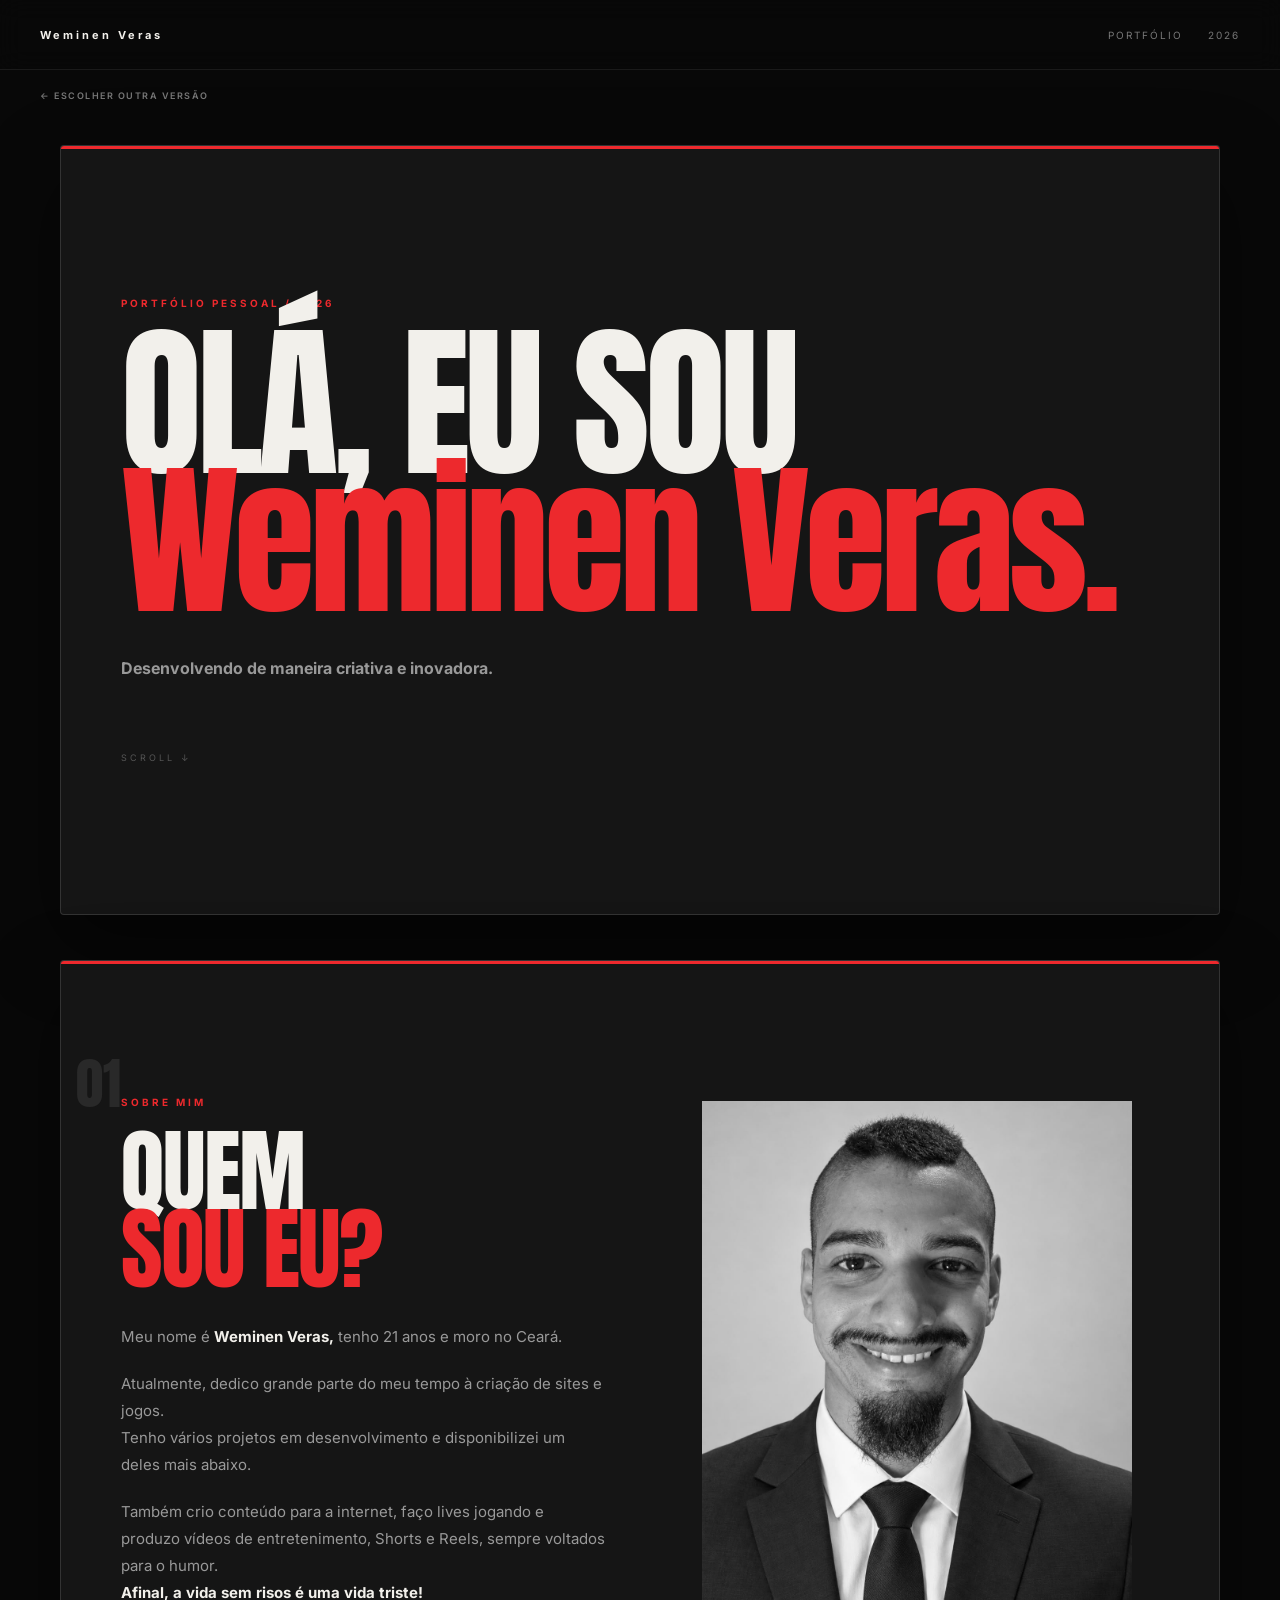
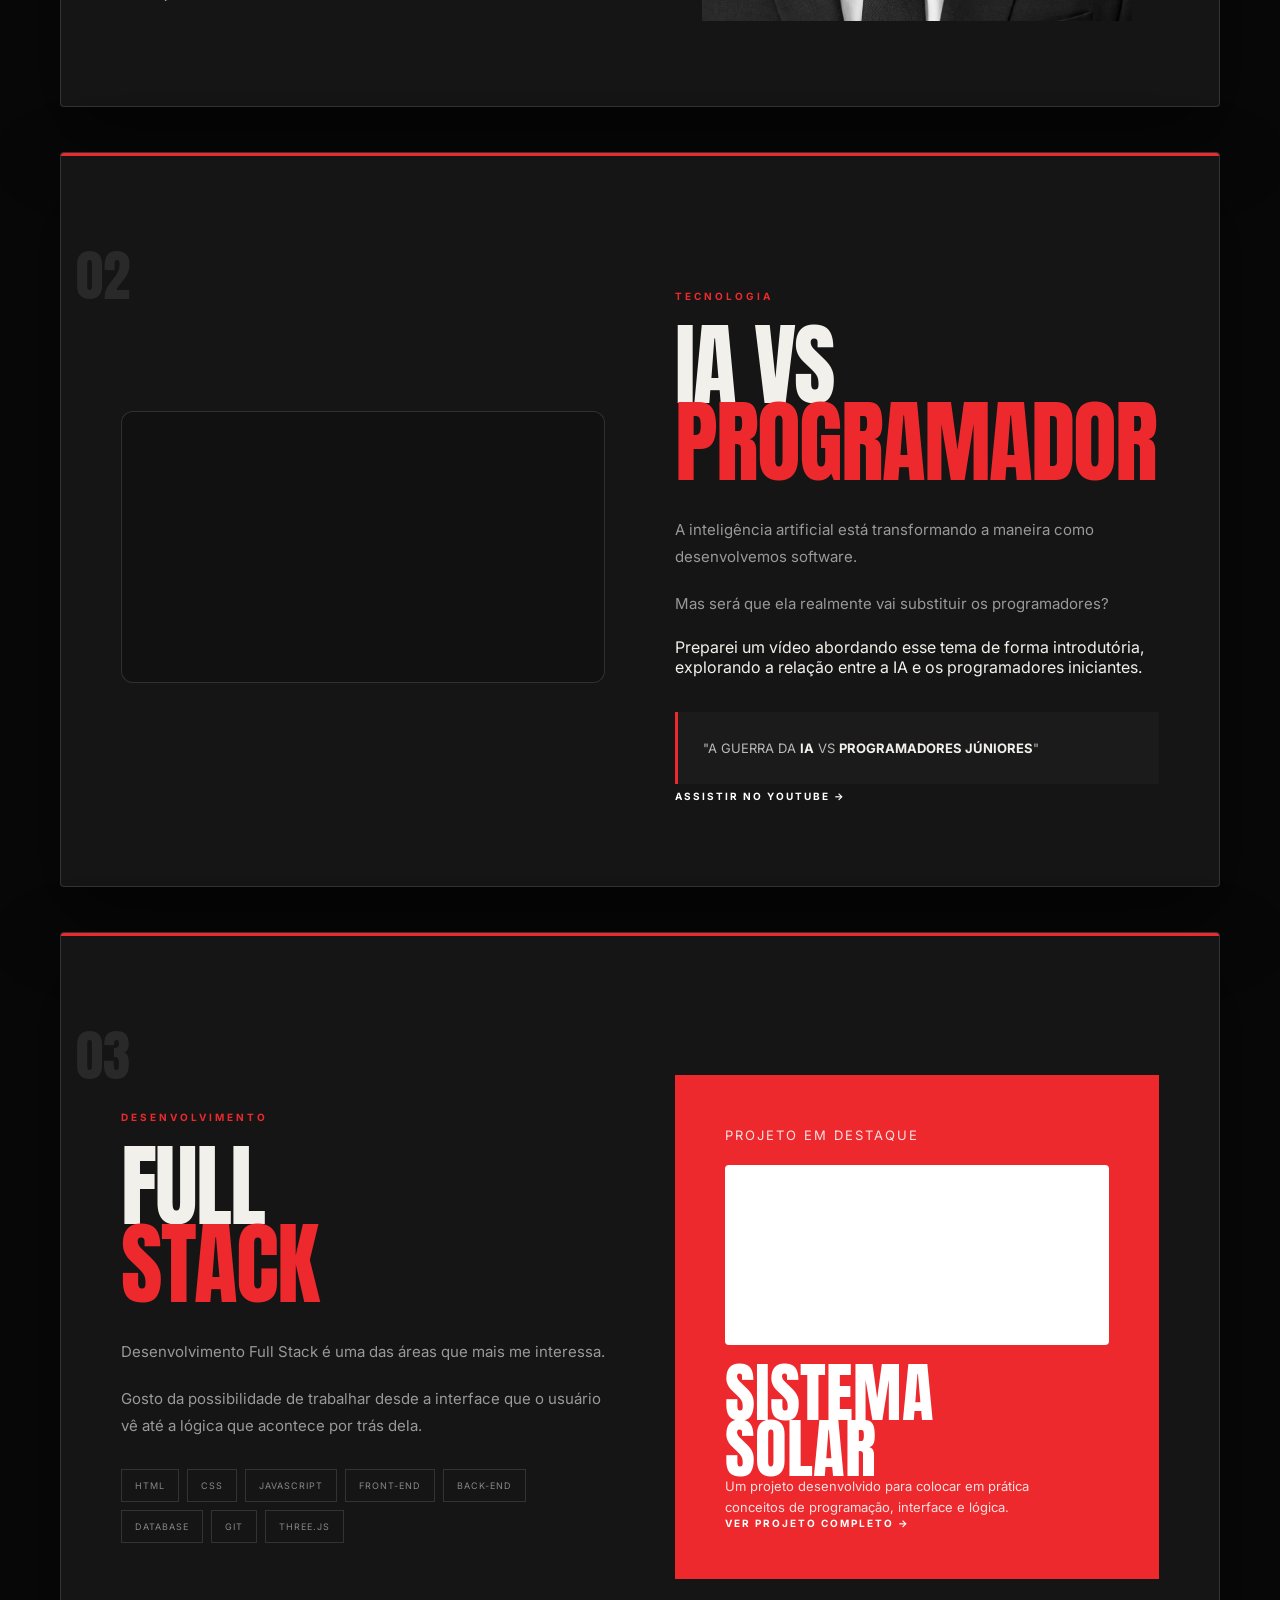
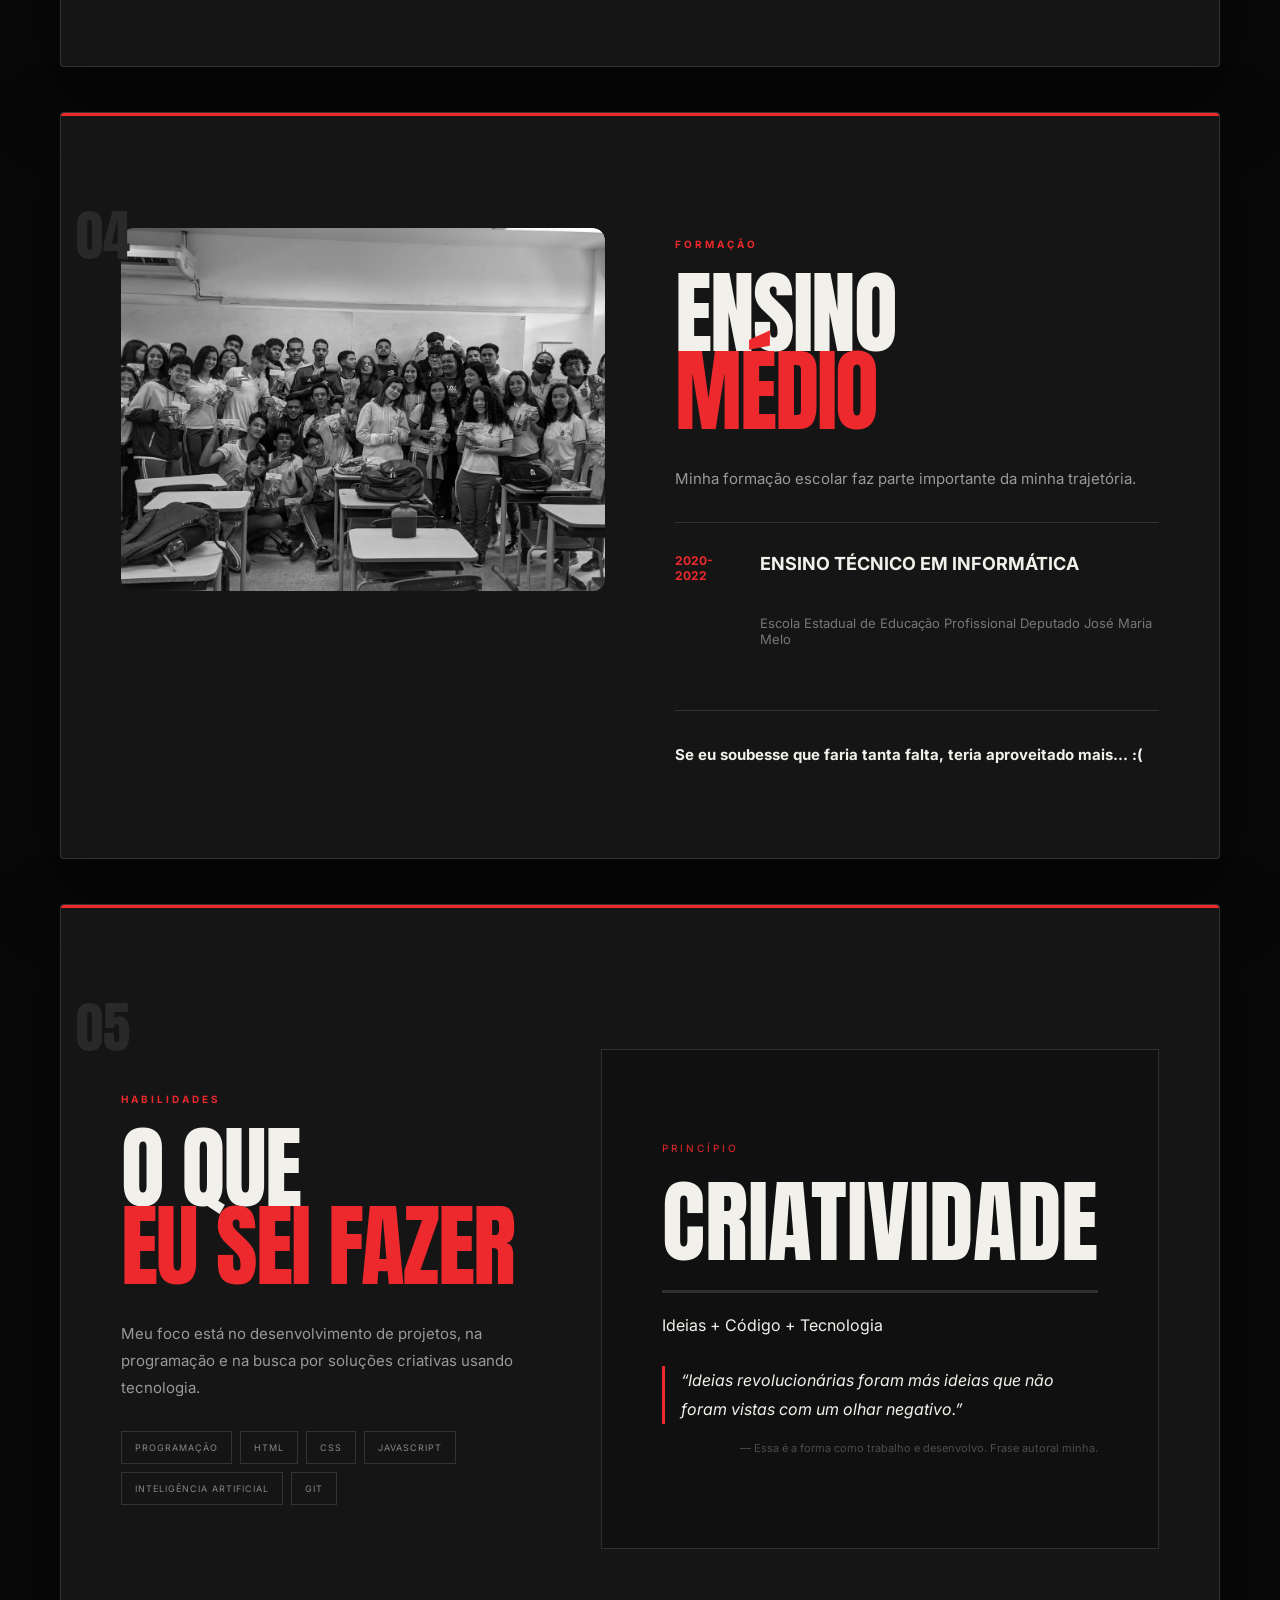
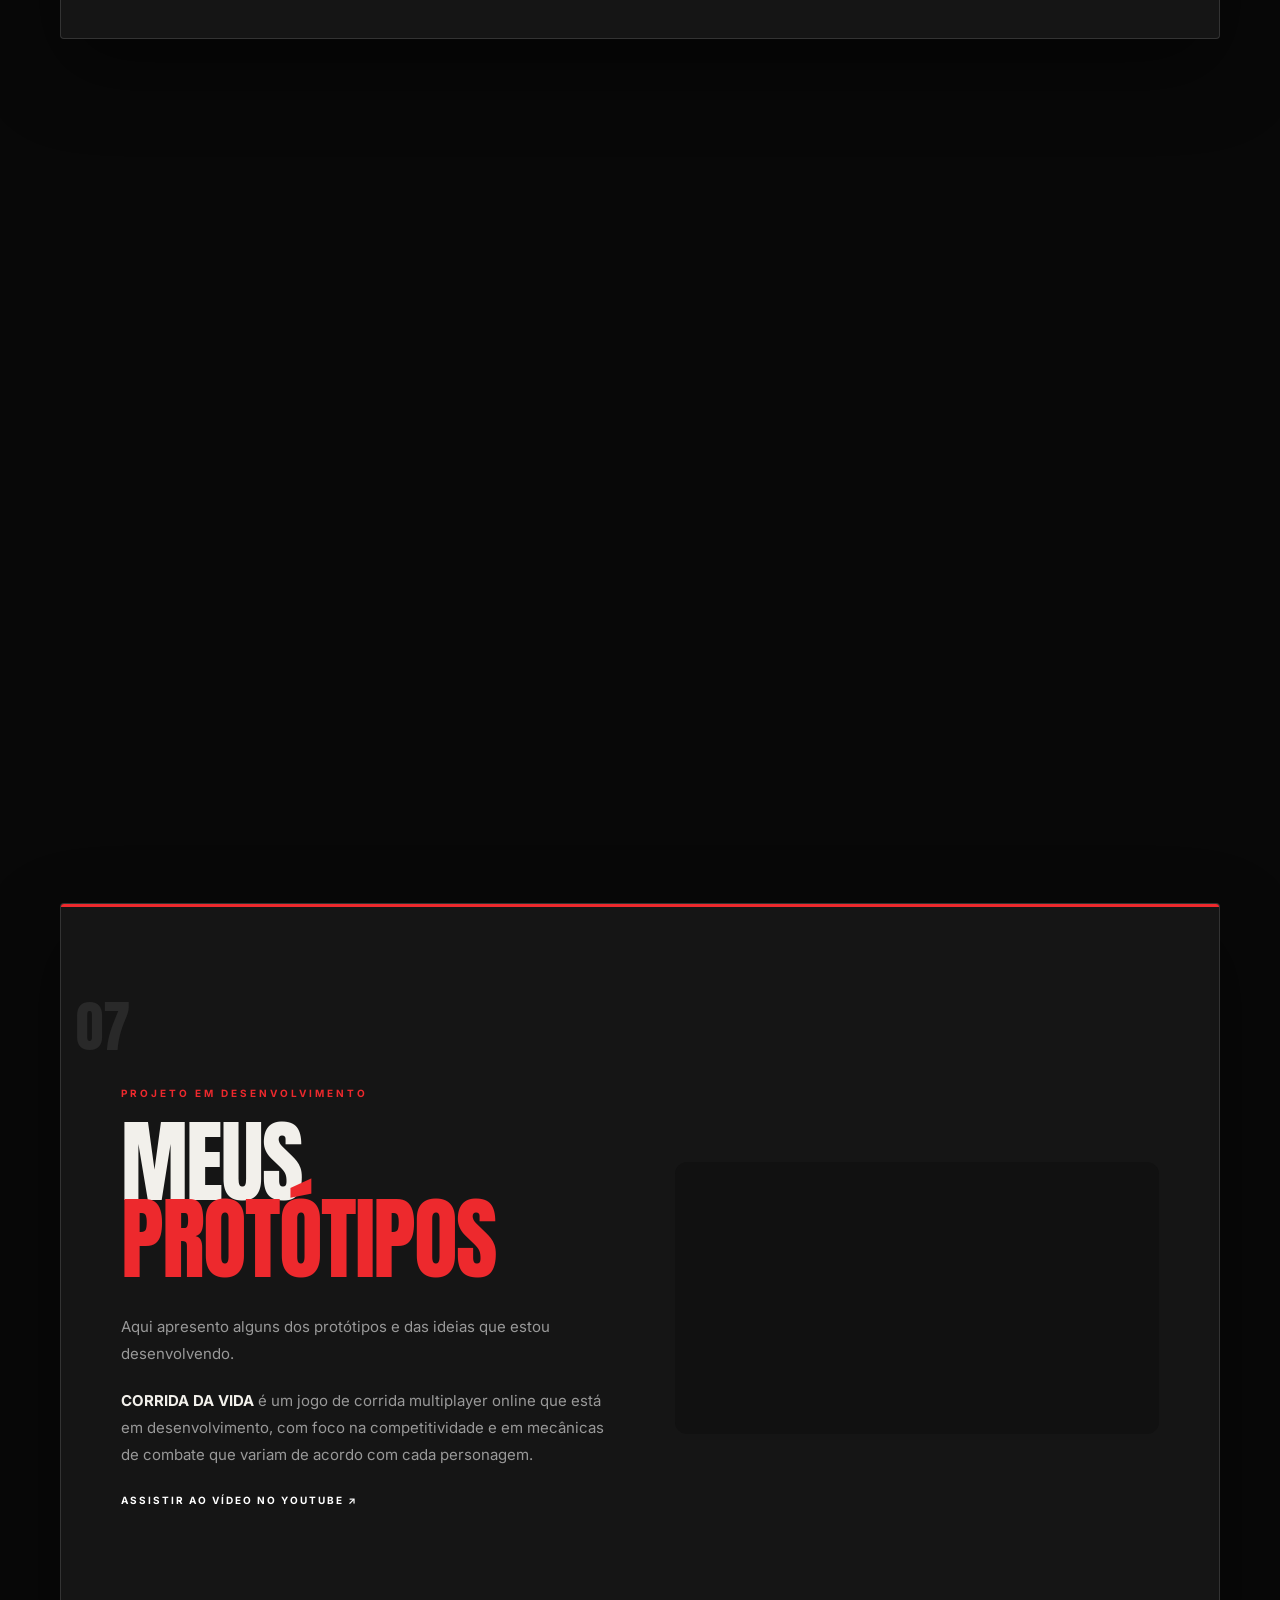
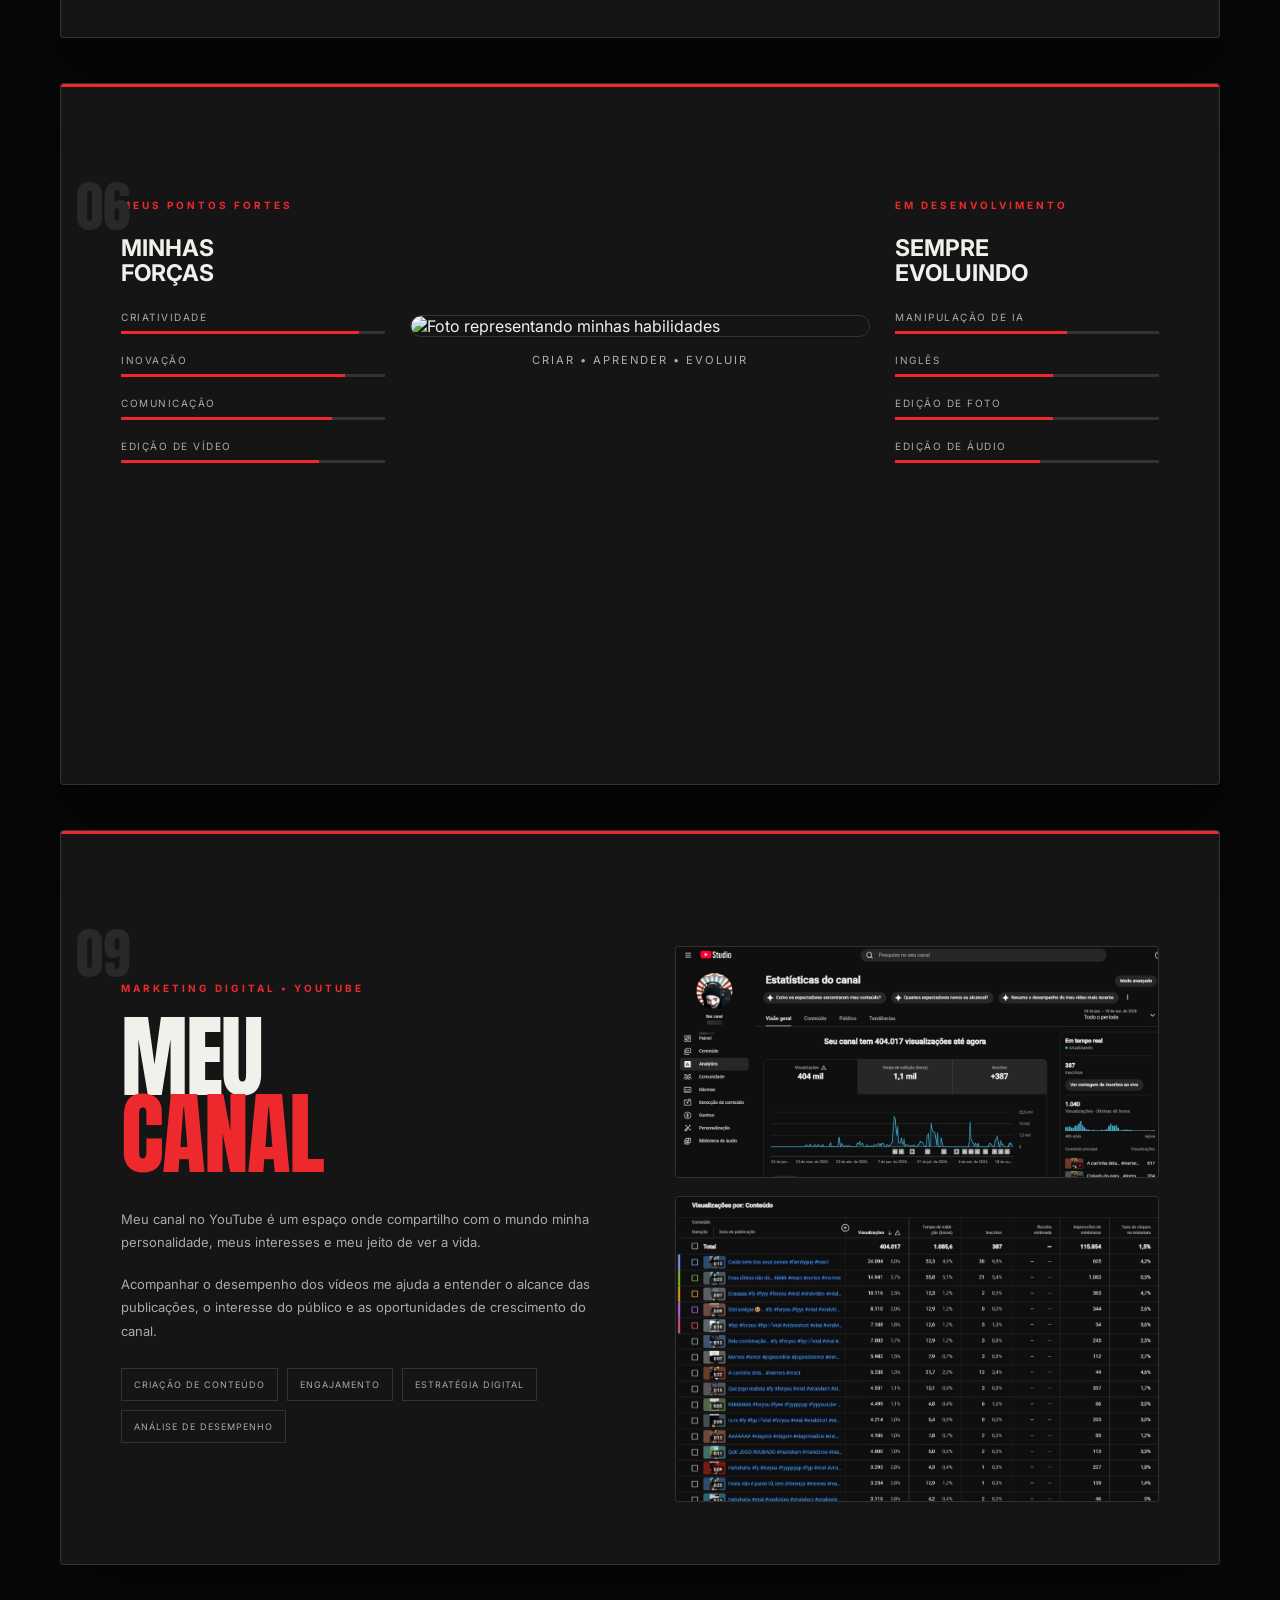
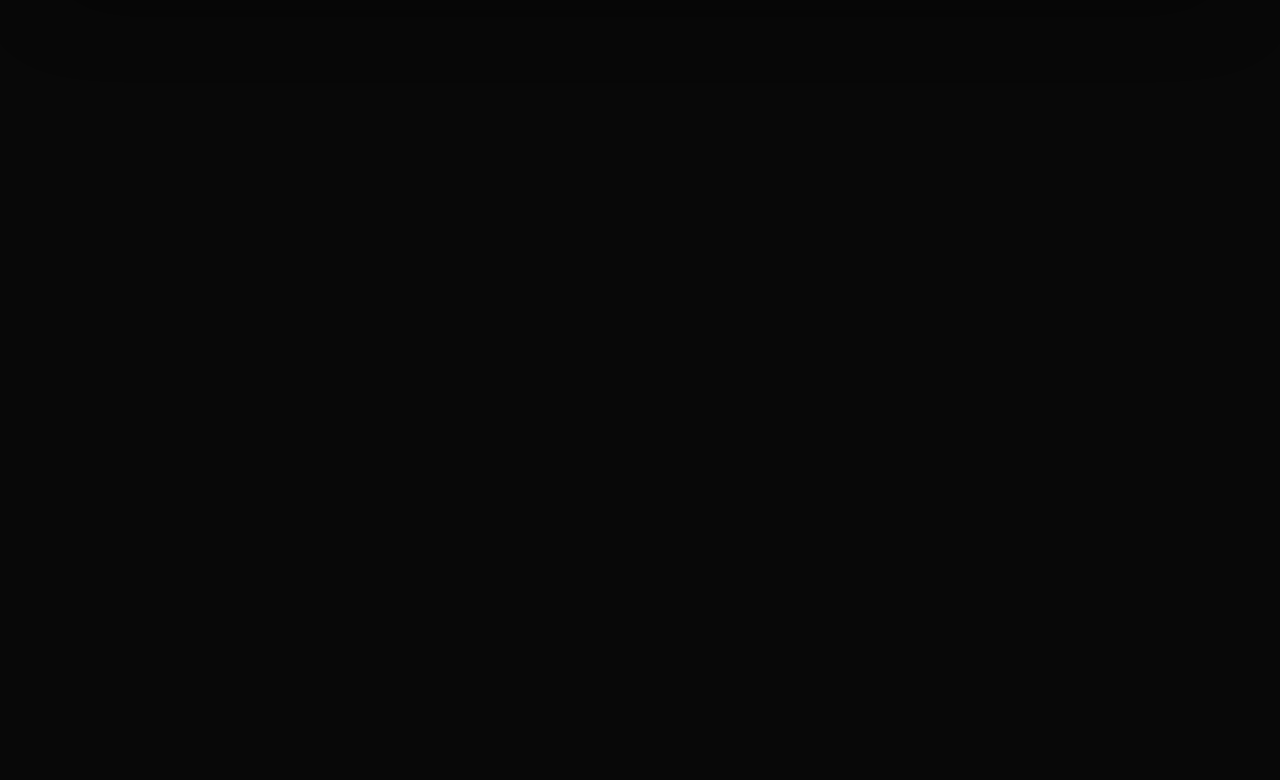
==== commit ea58385a: "Update portfolio.html" ====
--- a/portfolio.html
+++ b/portfolio.html
@@ -311,7 +311,7 @@
 
                 <div class="education-image">
                     <img
-                        src="assets/foto-escola.jpg"
+                        src="assets/foto-escola.JPG"
                         alt="Foto relacionada ao meu Ensino Médio"
                         loading="lazy">
                 </div>
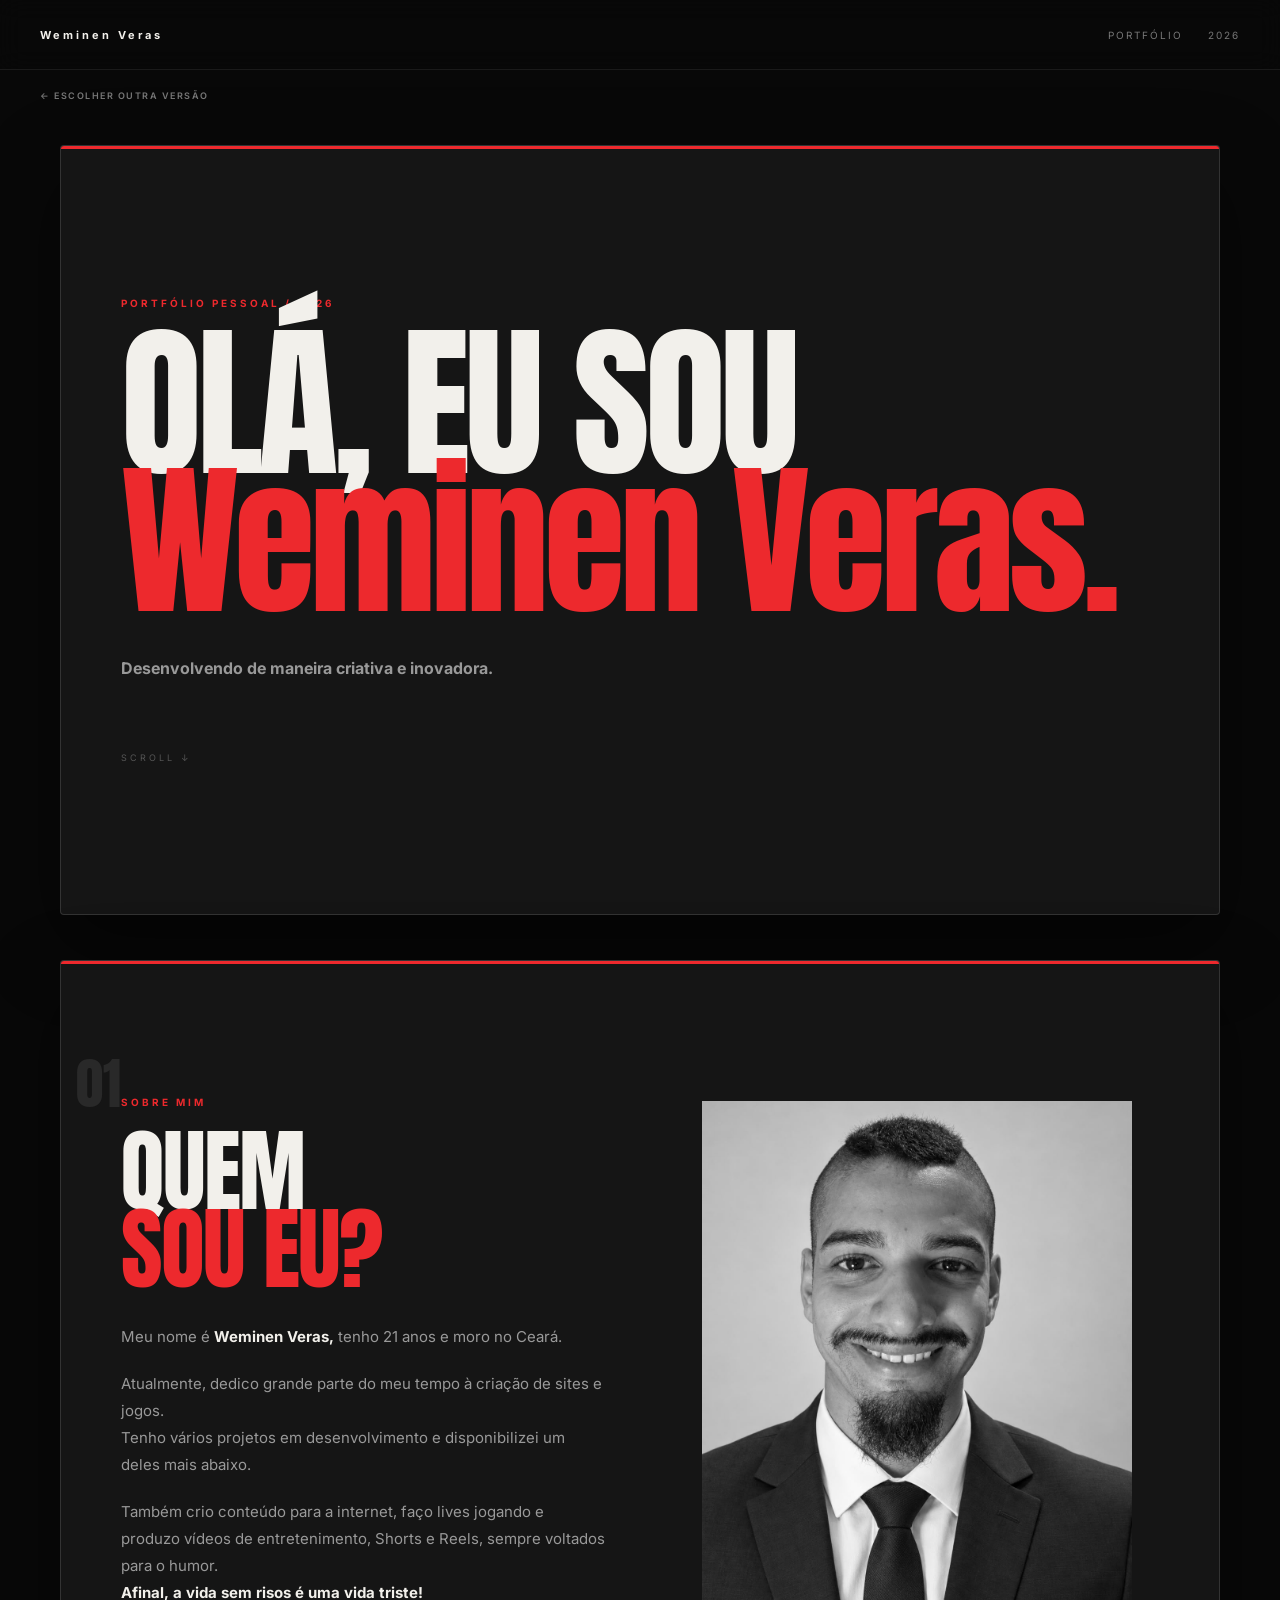
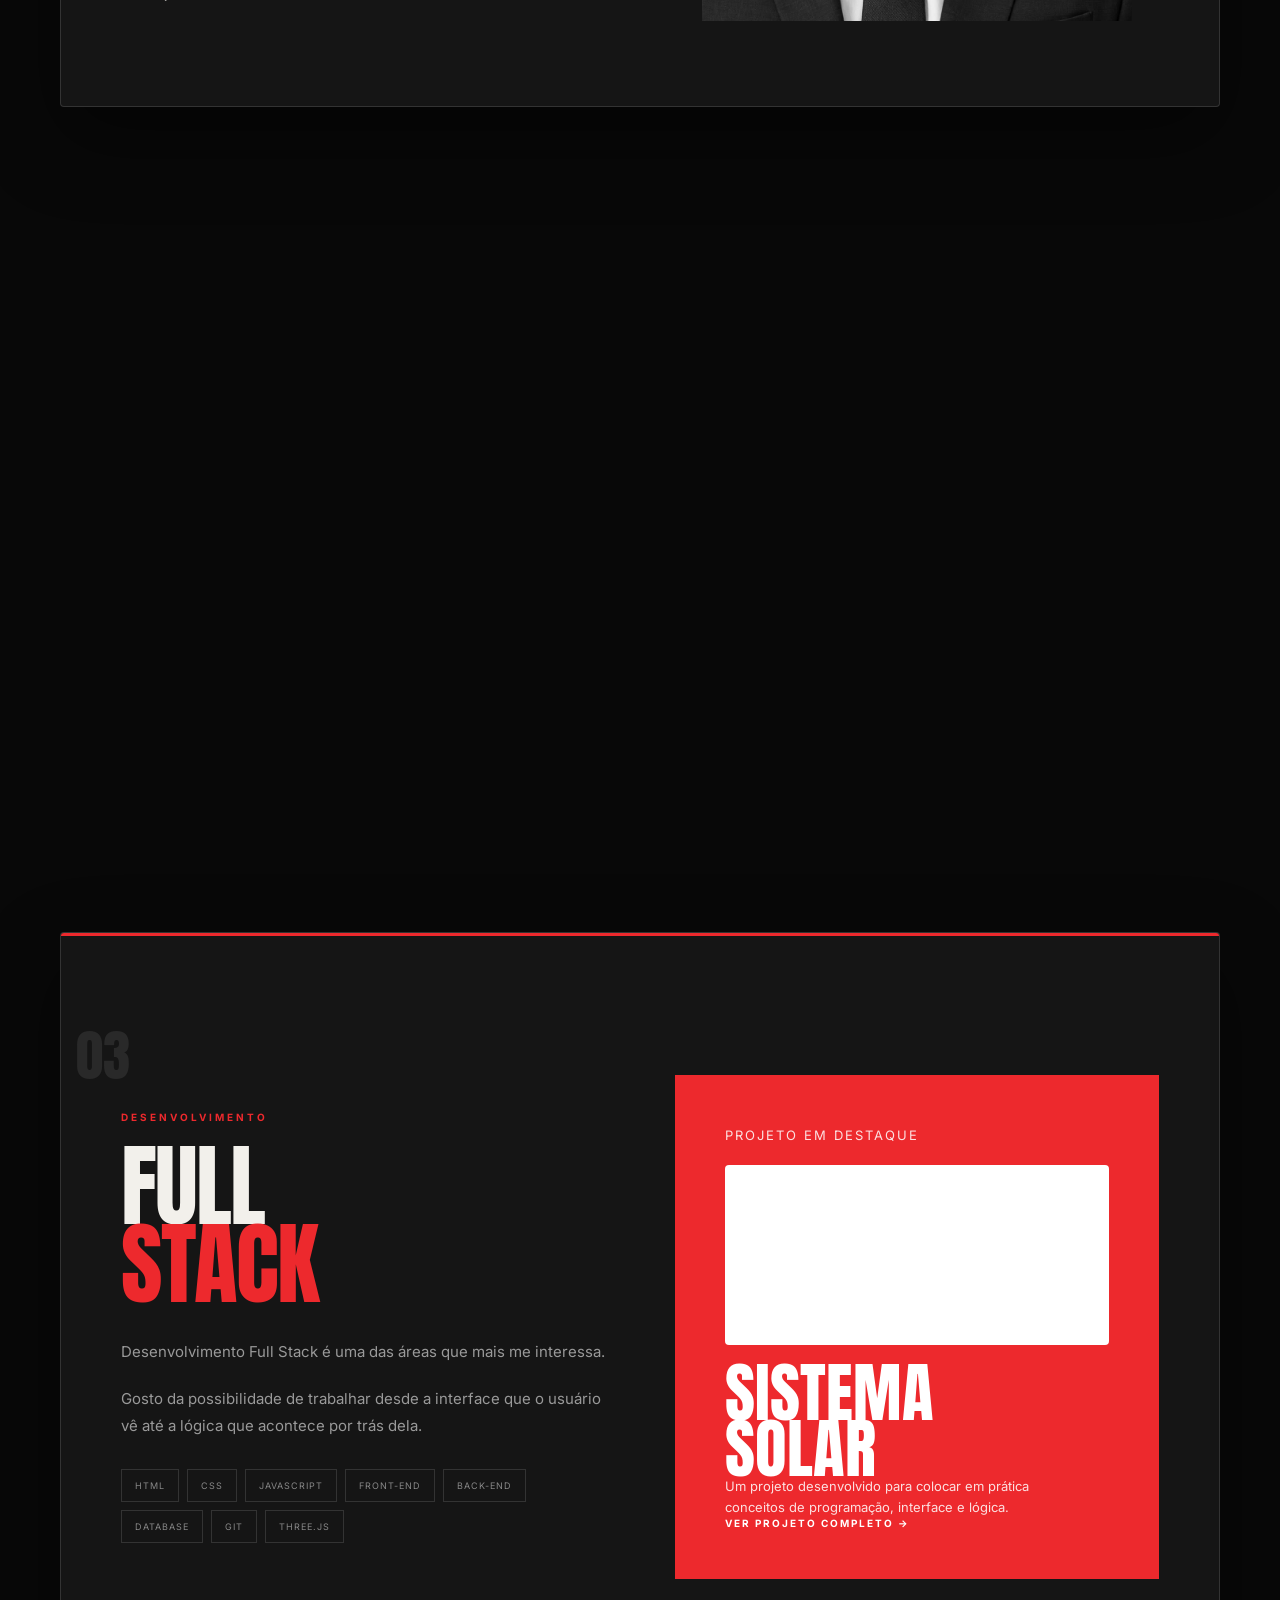
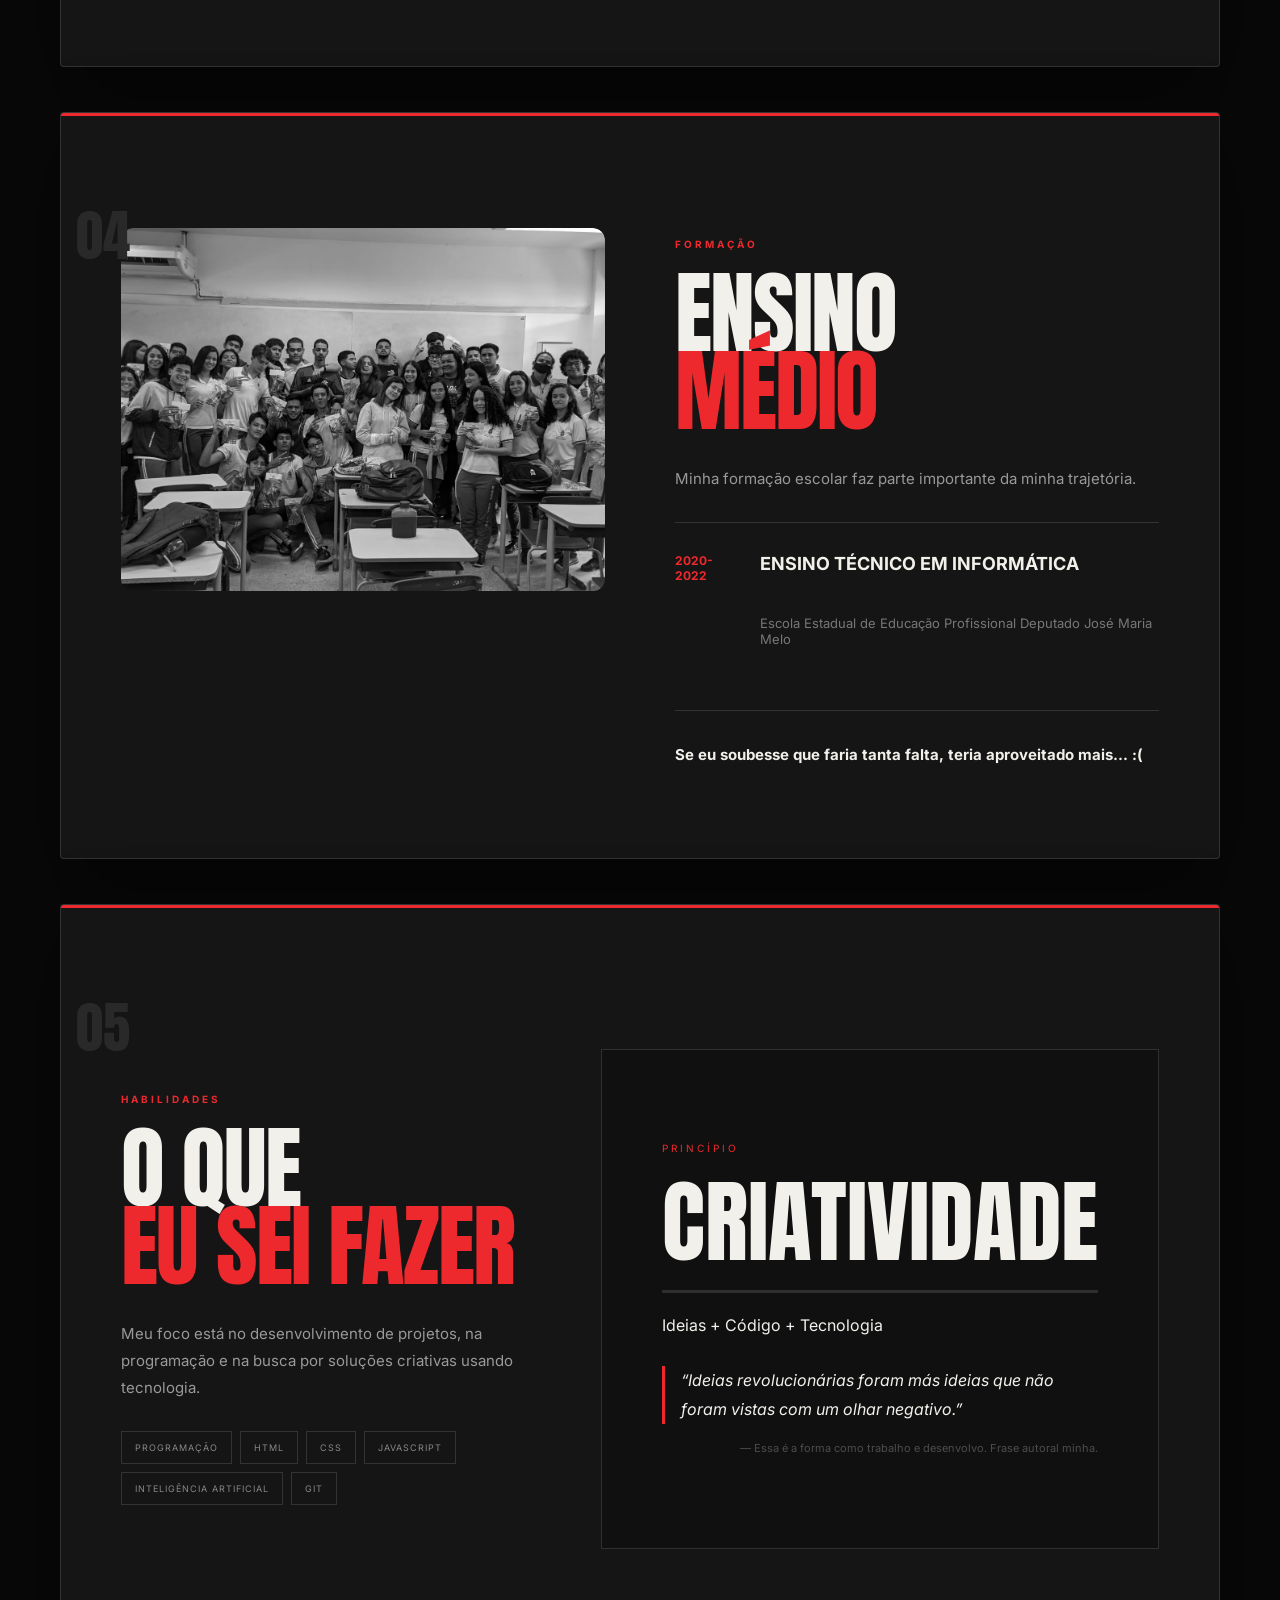
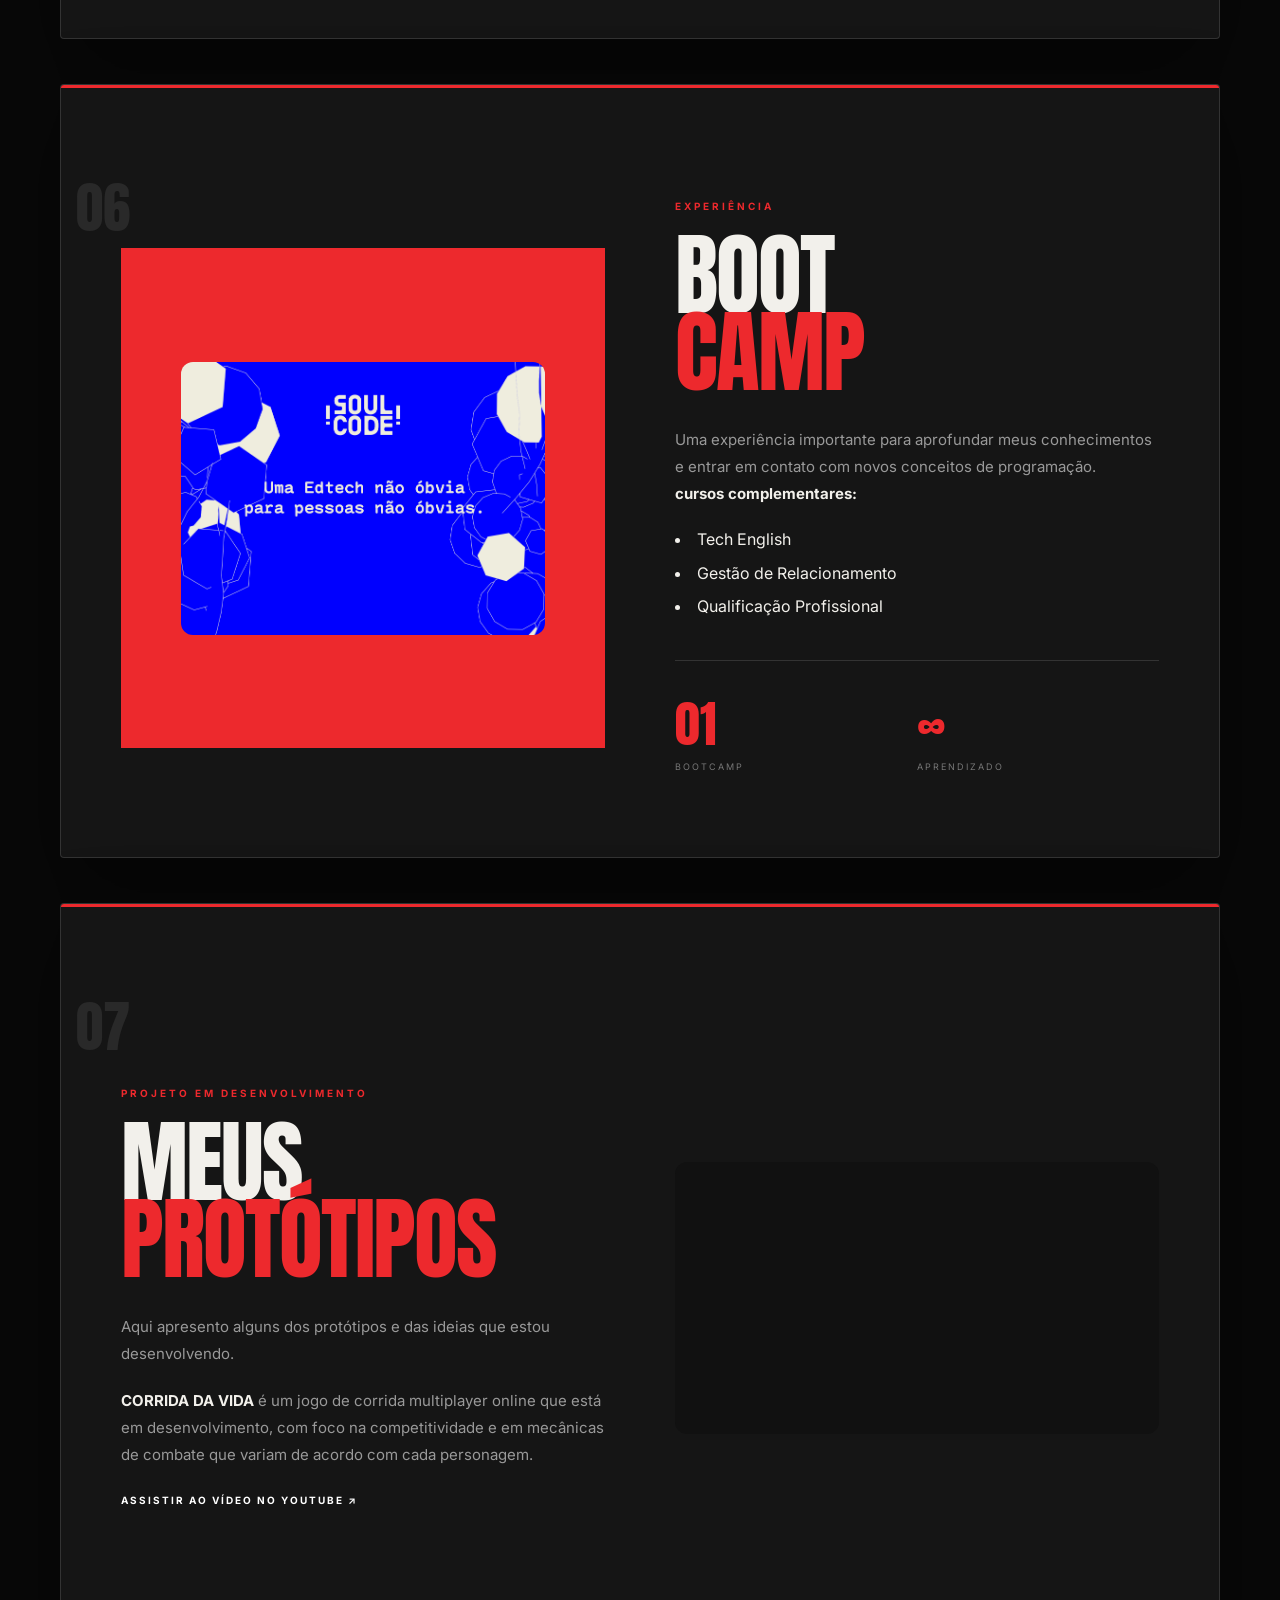
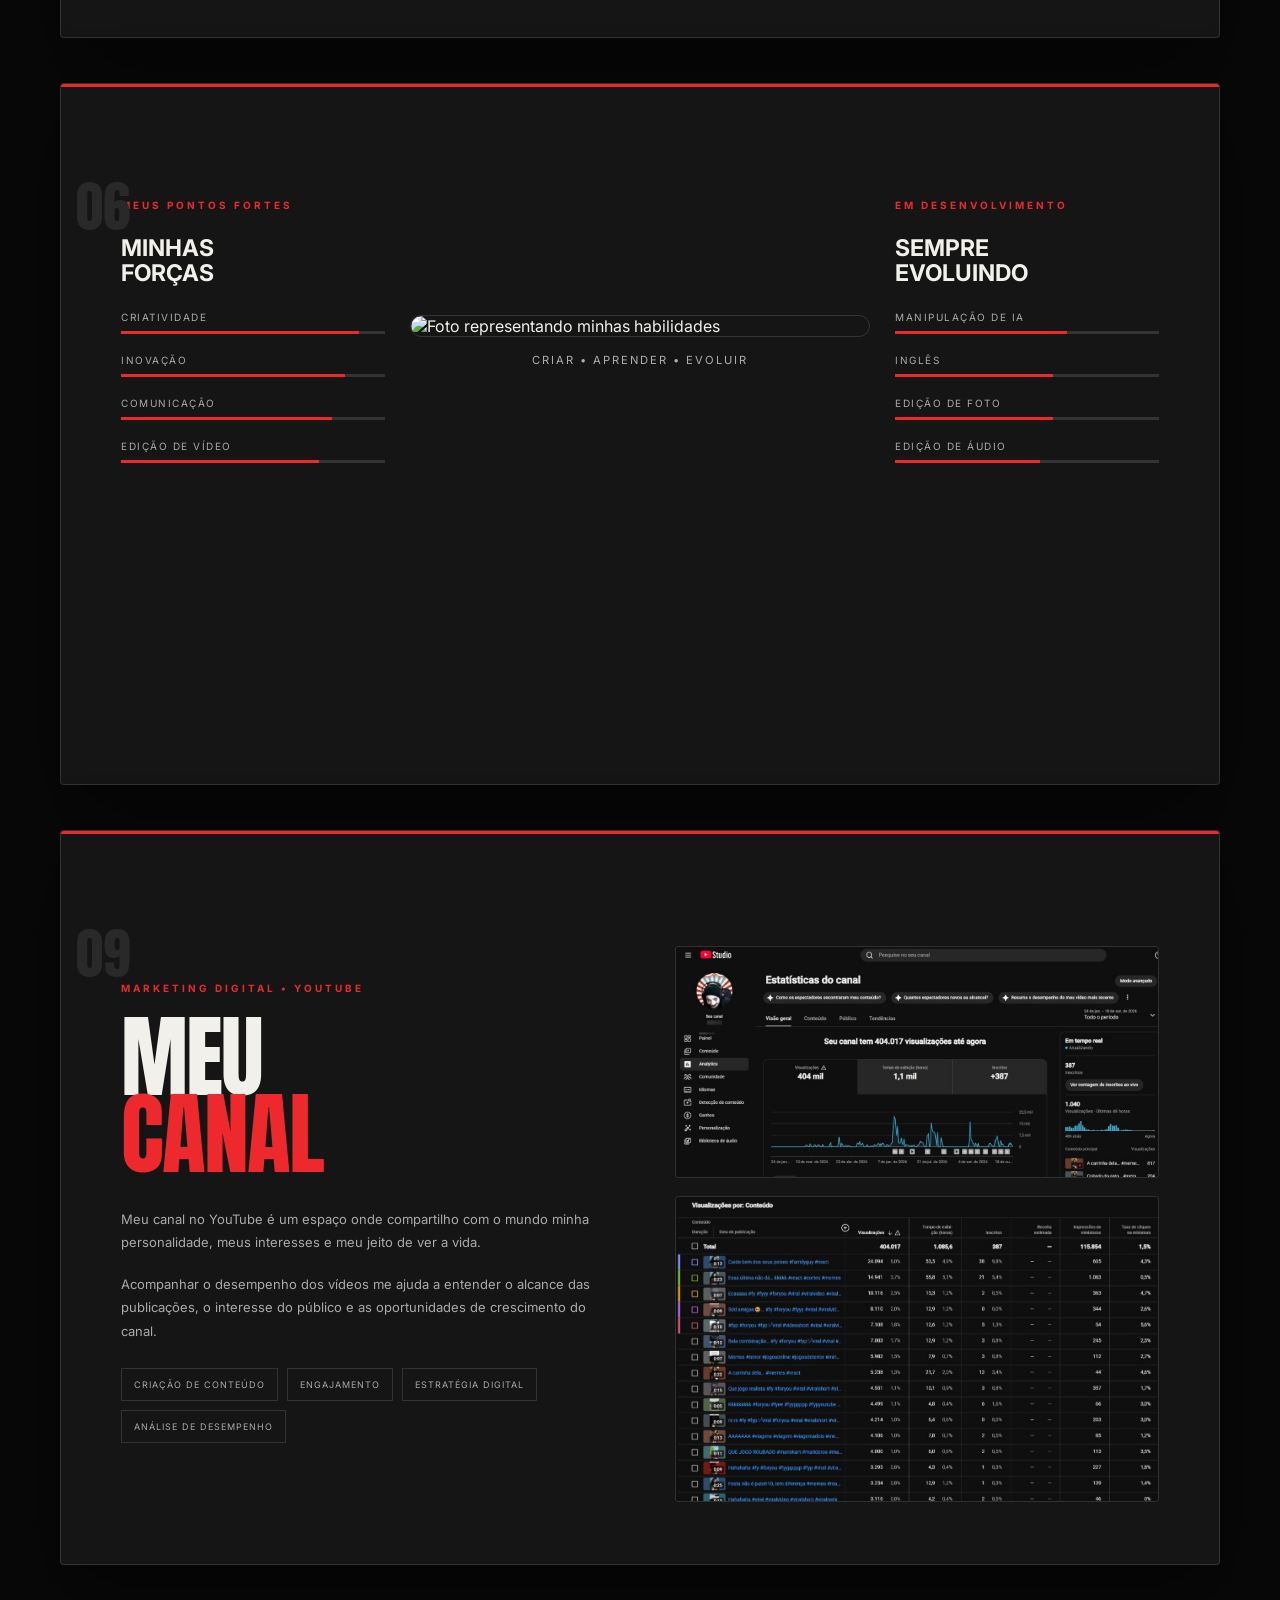
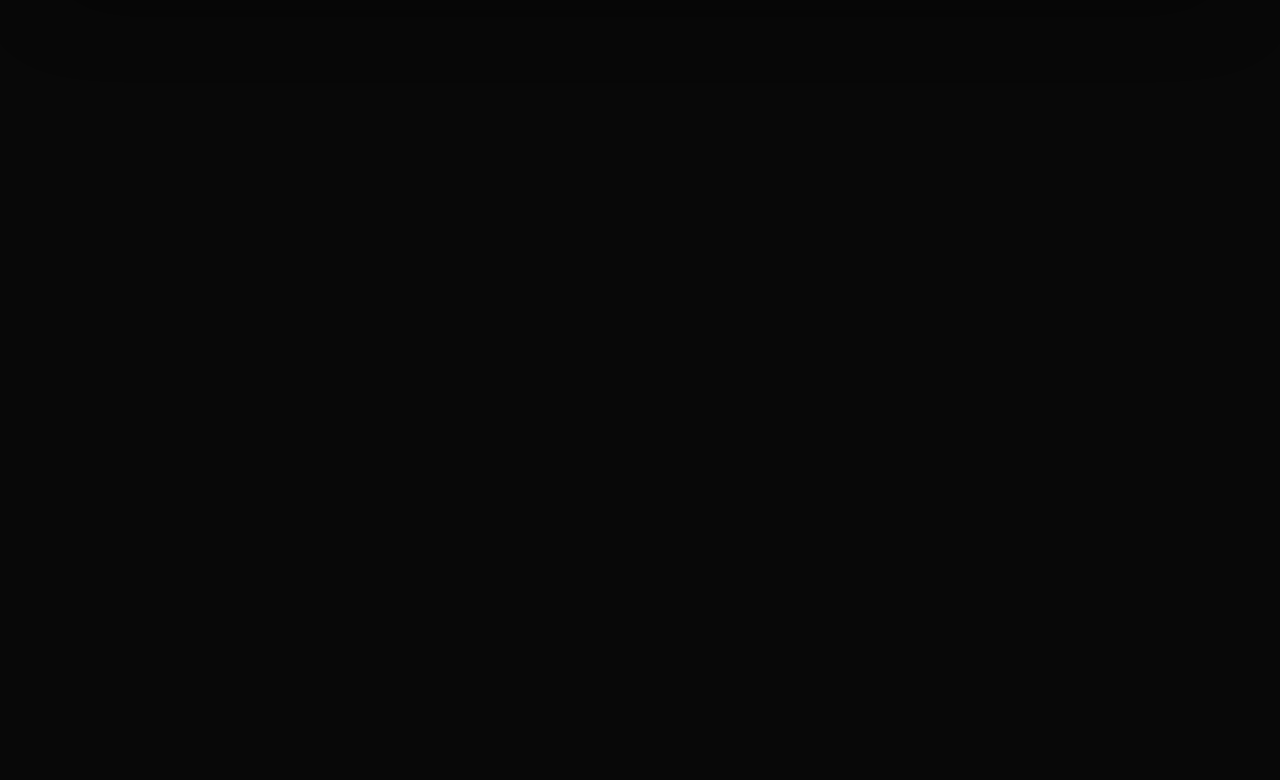
==== commit 3a49946c: "Update portfolio.html" ====
--- a/portfolio.html
+++ b/portfolio.html
@@ -423,7 +423,7 @@
 
                 <div class="bootcamp-visual">
                     <img
-                        src="/assets/foto-bootcamp.png"
+                        src="assets/foto-bootcamp.png"
                         alt="Foto do bootcamp"
                         loading="lazy">
                 </div>
@@ -559,7 +559,7 @@
         <div class="skills-center">
             <div class="skills-photo">
                 <img
-                    src="/assets/skills.png"
+                    src="assets/skills.png"
                     alt="Foto representando minhas habilidades"
                     loading="lazy">
             </div>
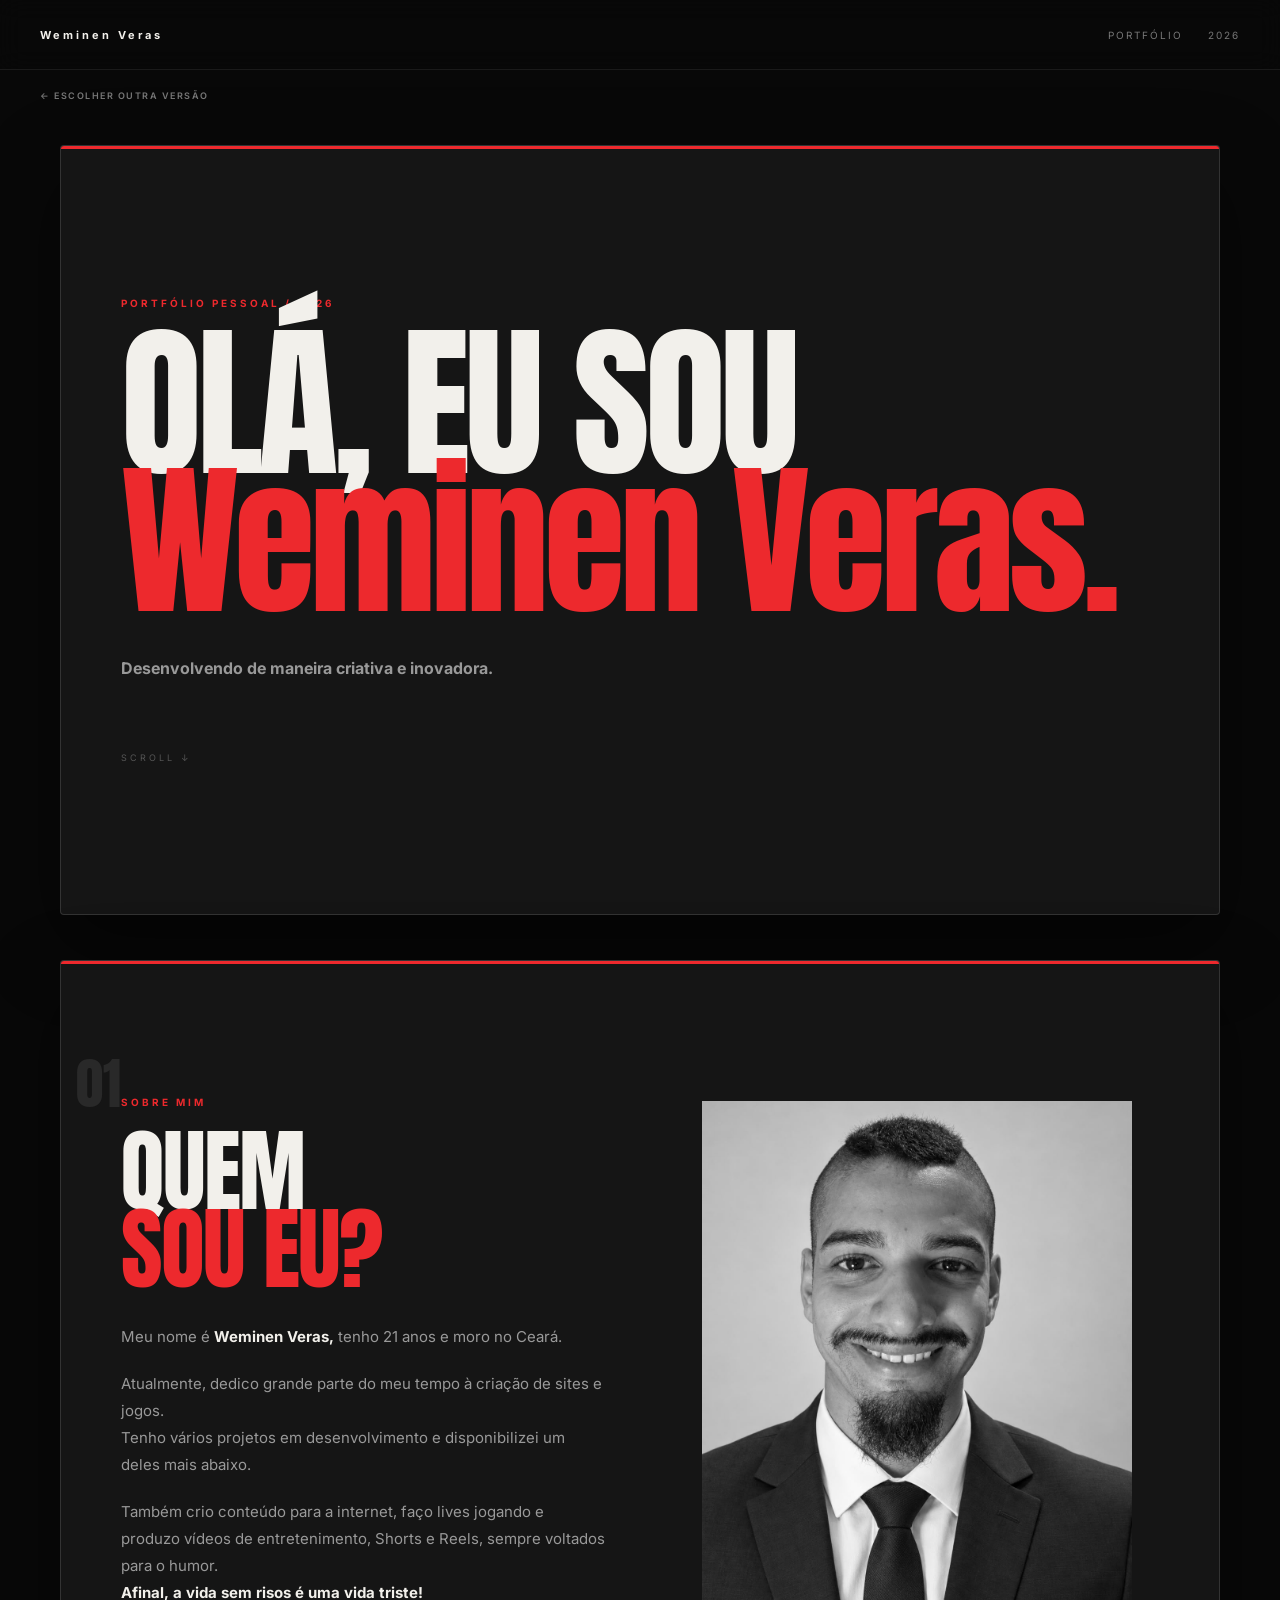
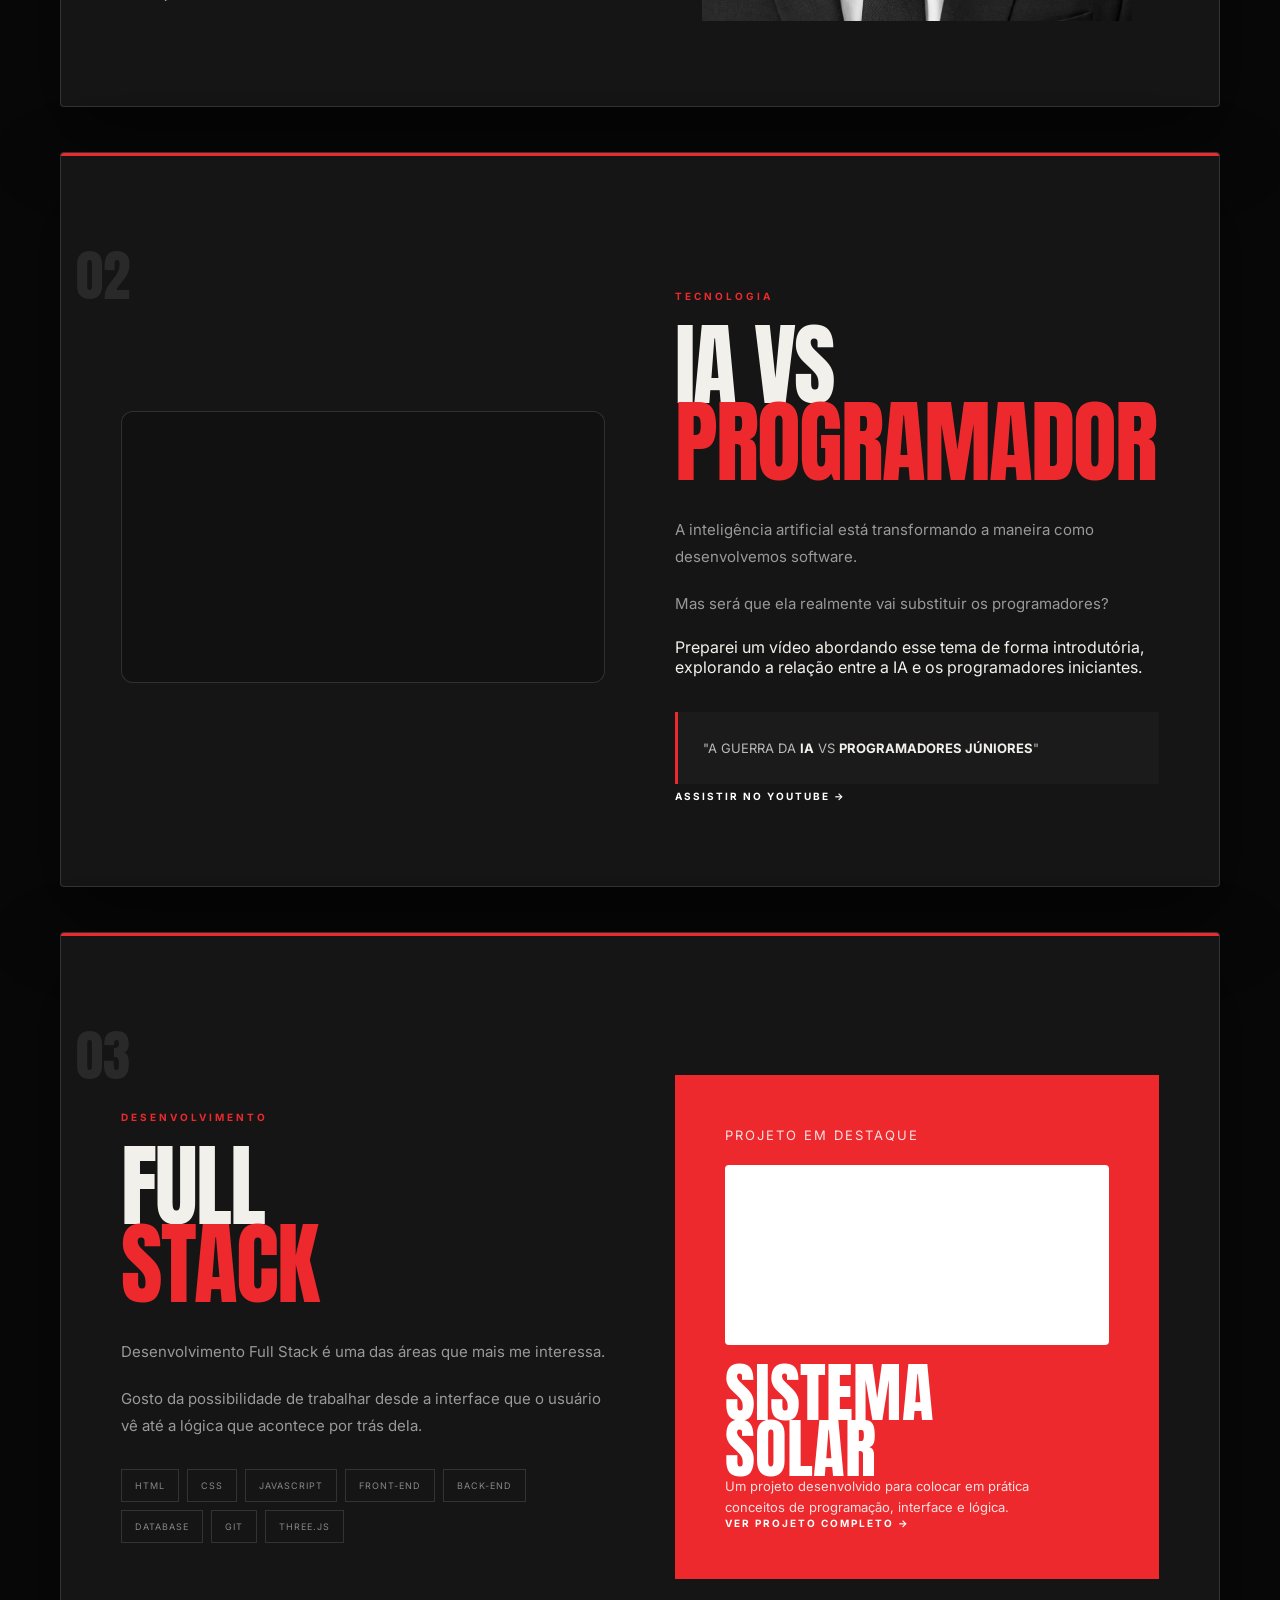
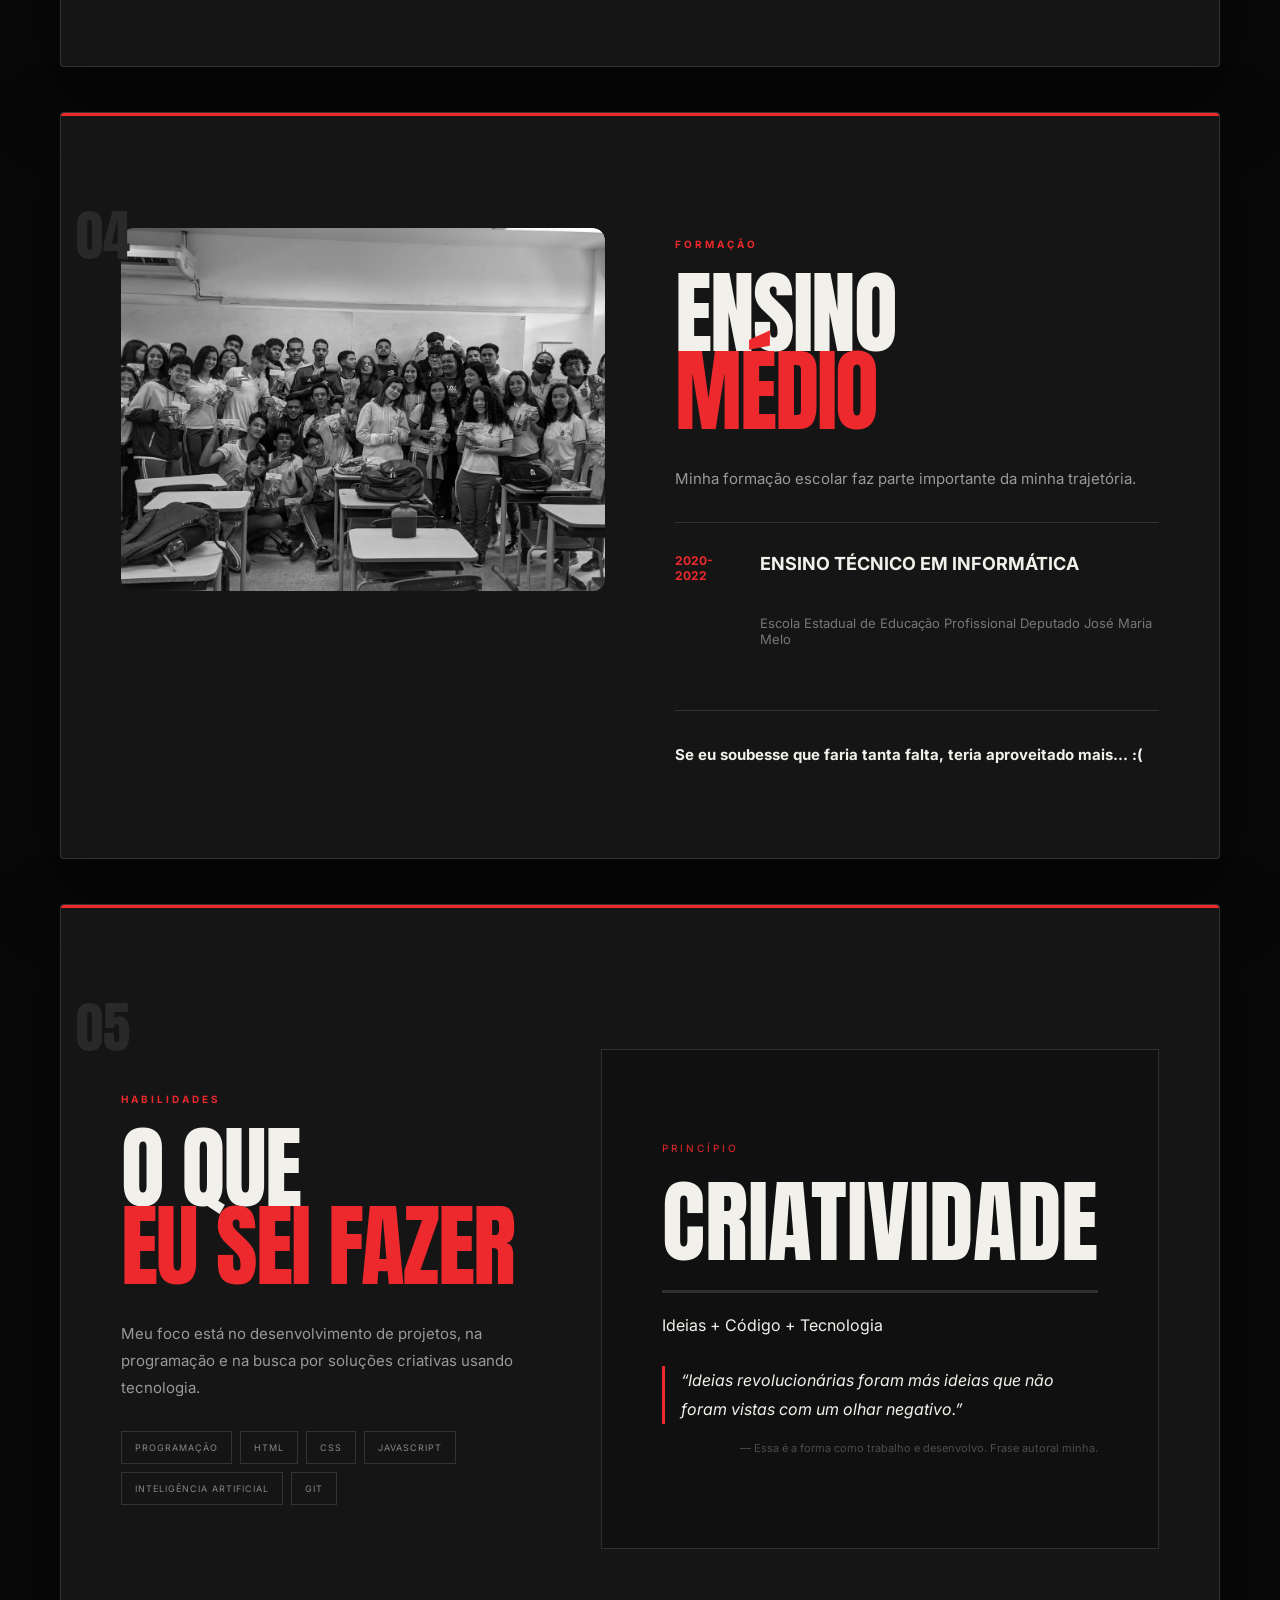
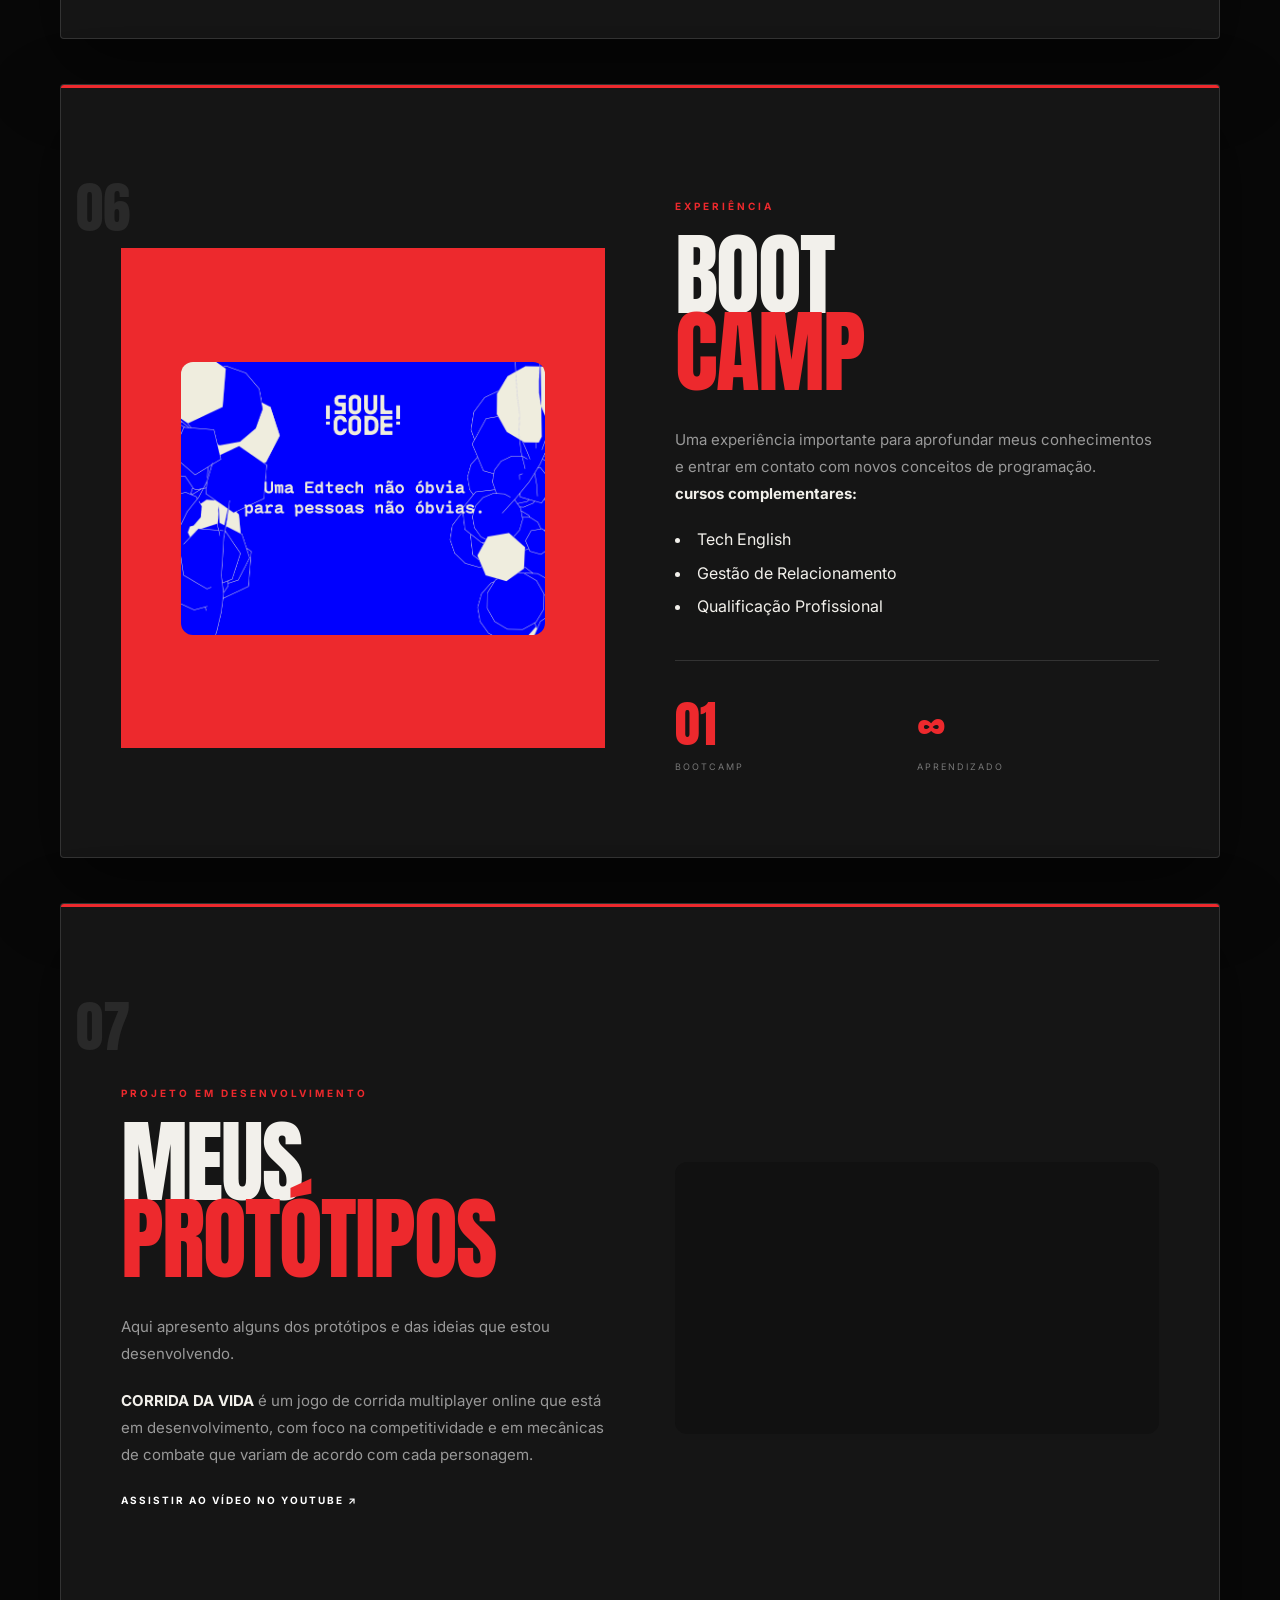
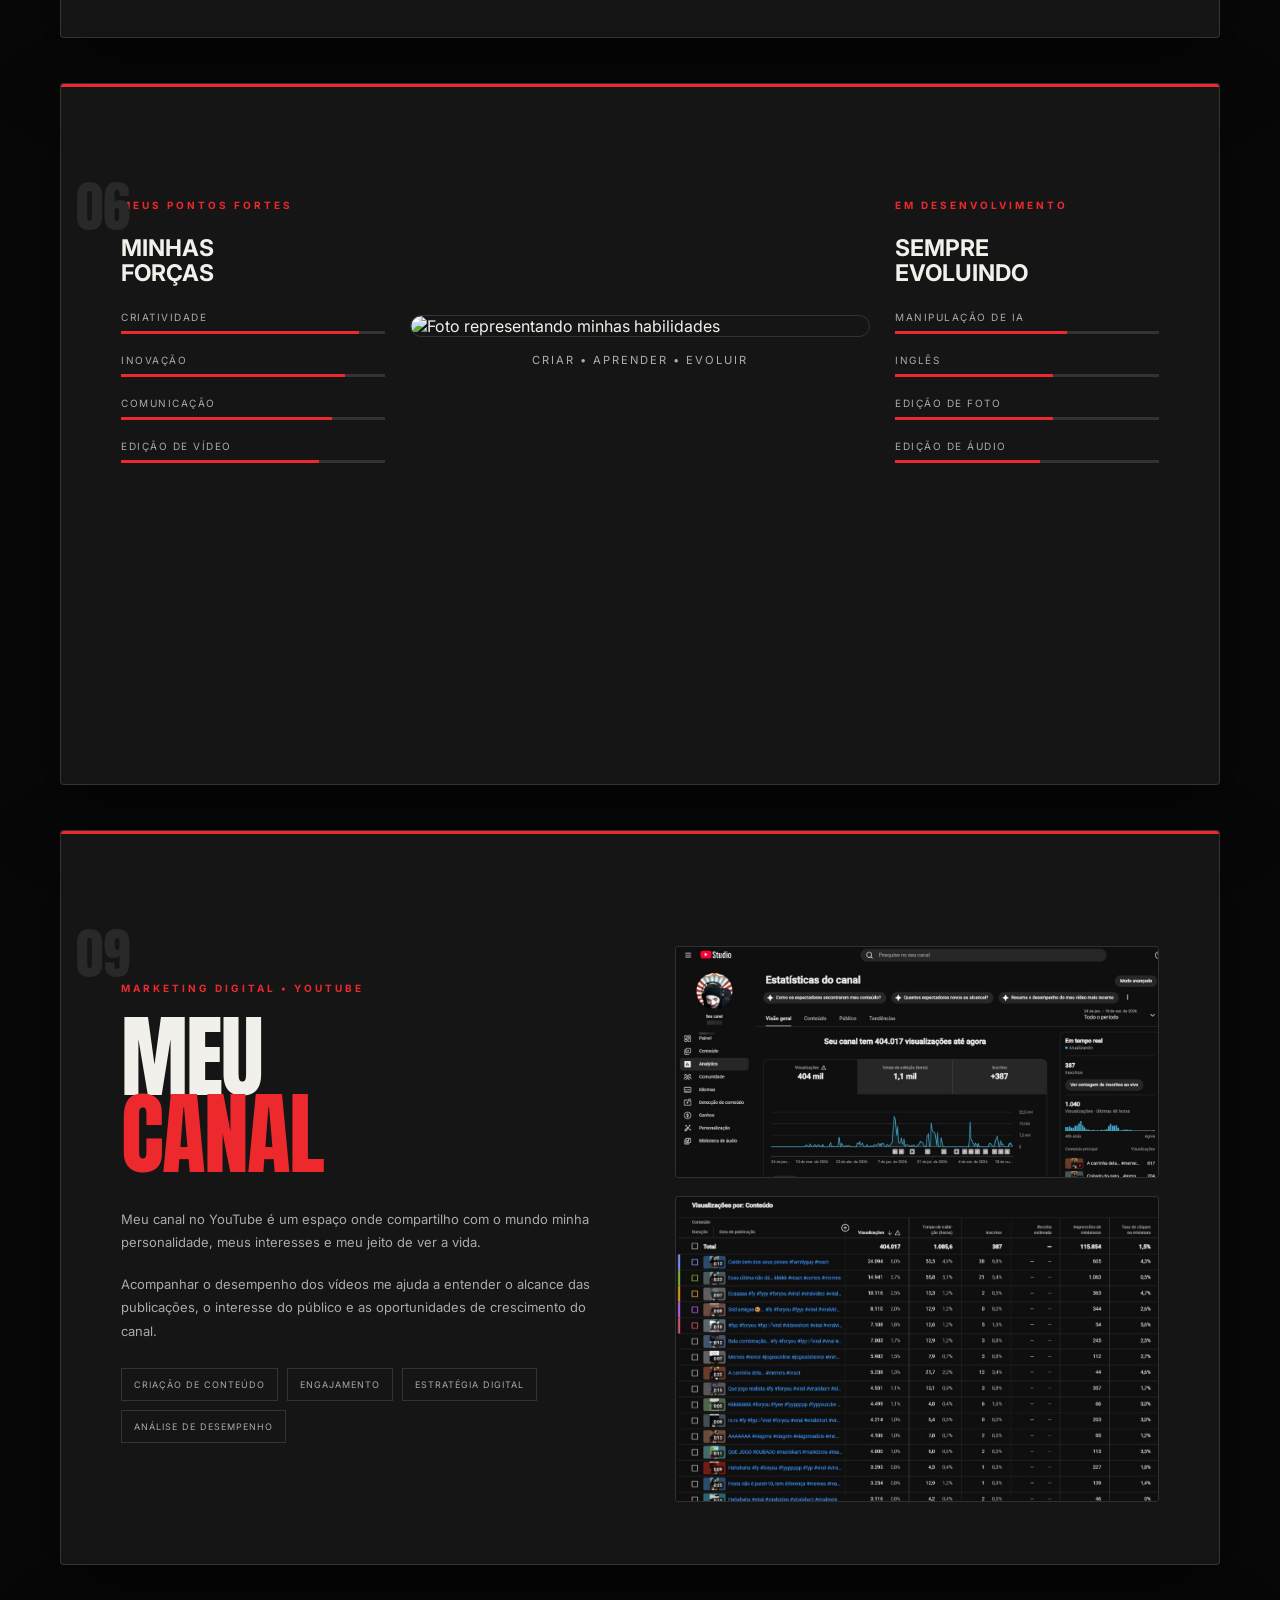
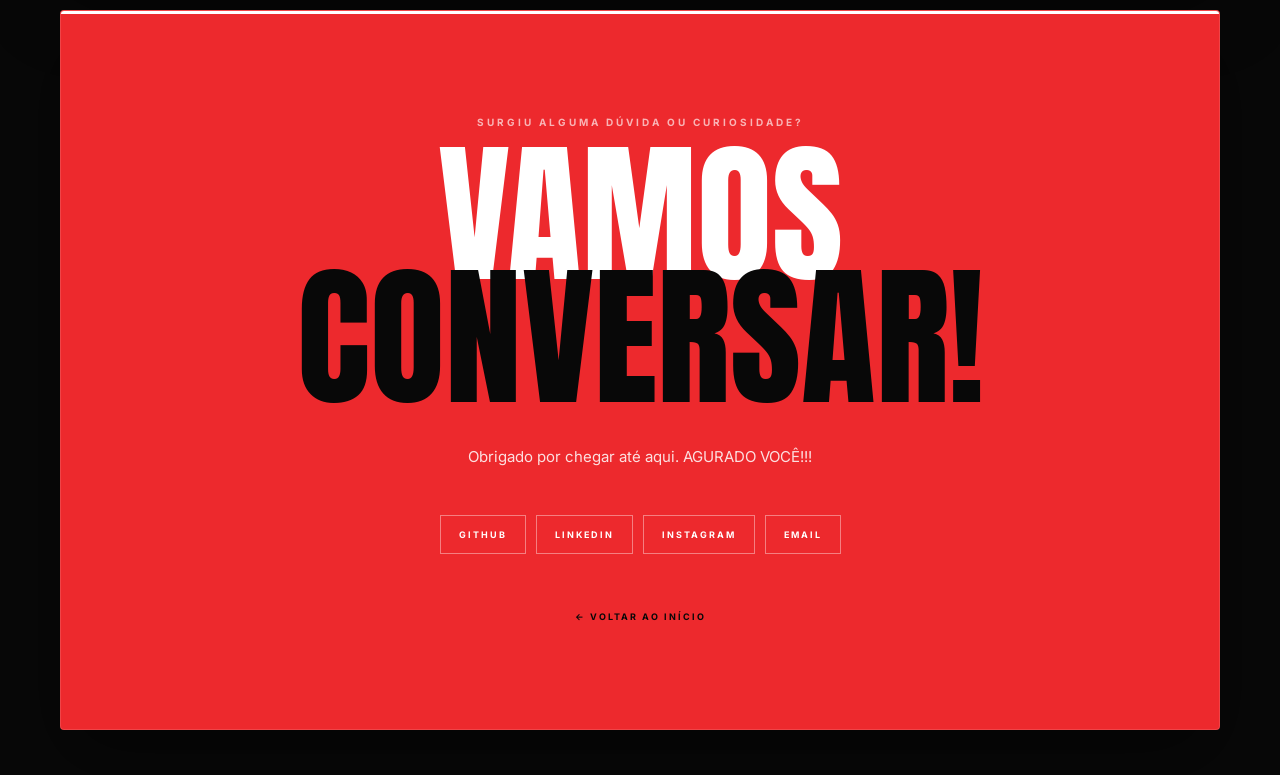
==== commit d1db15be: "Update portfolio.html" ====
--- a/portfolio.html
+++ b/portfolio.html
@@ -650,12 +650,12 @@
             <button
                 type="button"
                 class="zoomable"
-                data-image="/assets/markenting1.png"
+                data-image="assets/markenting1.png"
                 data-alt="Imagem do canal no YouTube"
                 aria-label="Ampliar primeira imagem">
 
                 <img
-                    src="/assets/markenting1.png"
+                    src="assets/markenting1.png"
                     alt="Imagem do canal no YouTube"
                     loading="lazy">
 
@@ -665,12 +665,12 @@
             <button
                 type="button"
                 class="zoomable"
-                data-image="/assets/markenting2.png"
+                data-image="assets/markenting2.png"
                 data-alt="Estatísticas de desempenho do canal"
                 aria-label="Ampliar estatísticas do YouTube">
 
                 <img
-                    src="/assets/markenting2.png"
+                    src="assets/markenting2.png"
                     alt="Estatísticas de desempenho do canal"
                     loading="lazy">
 
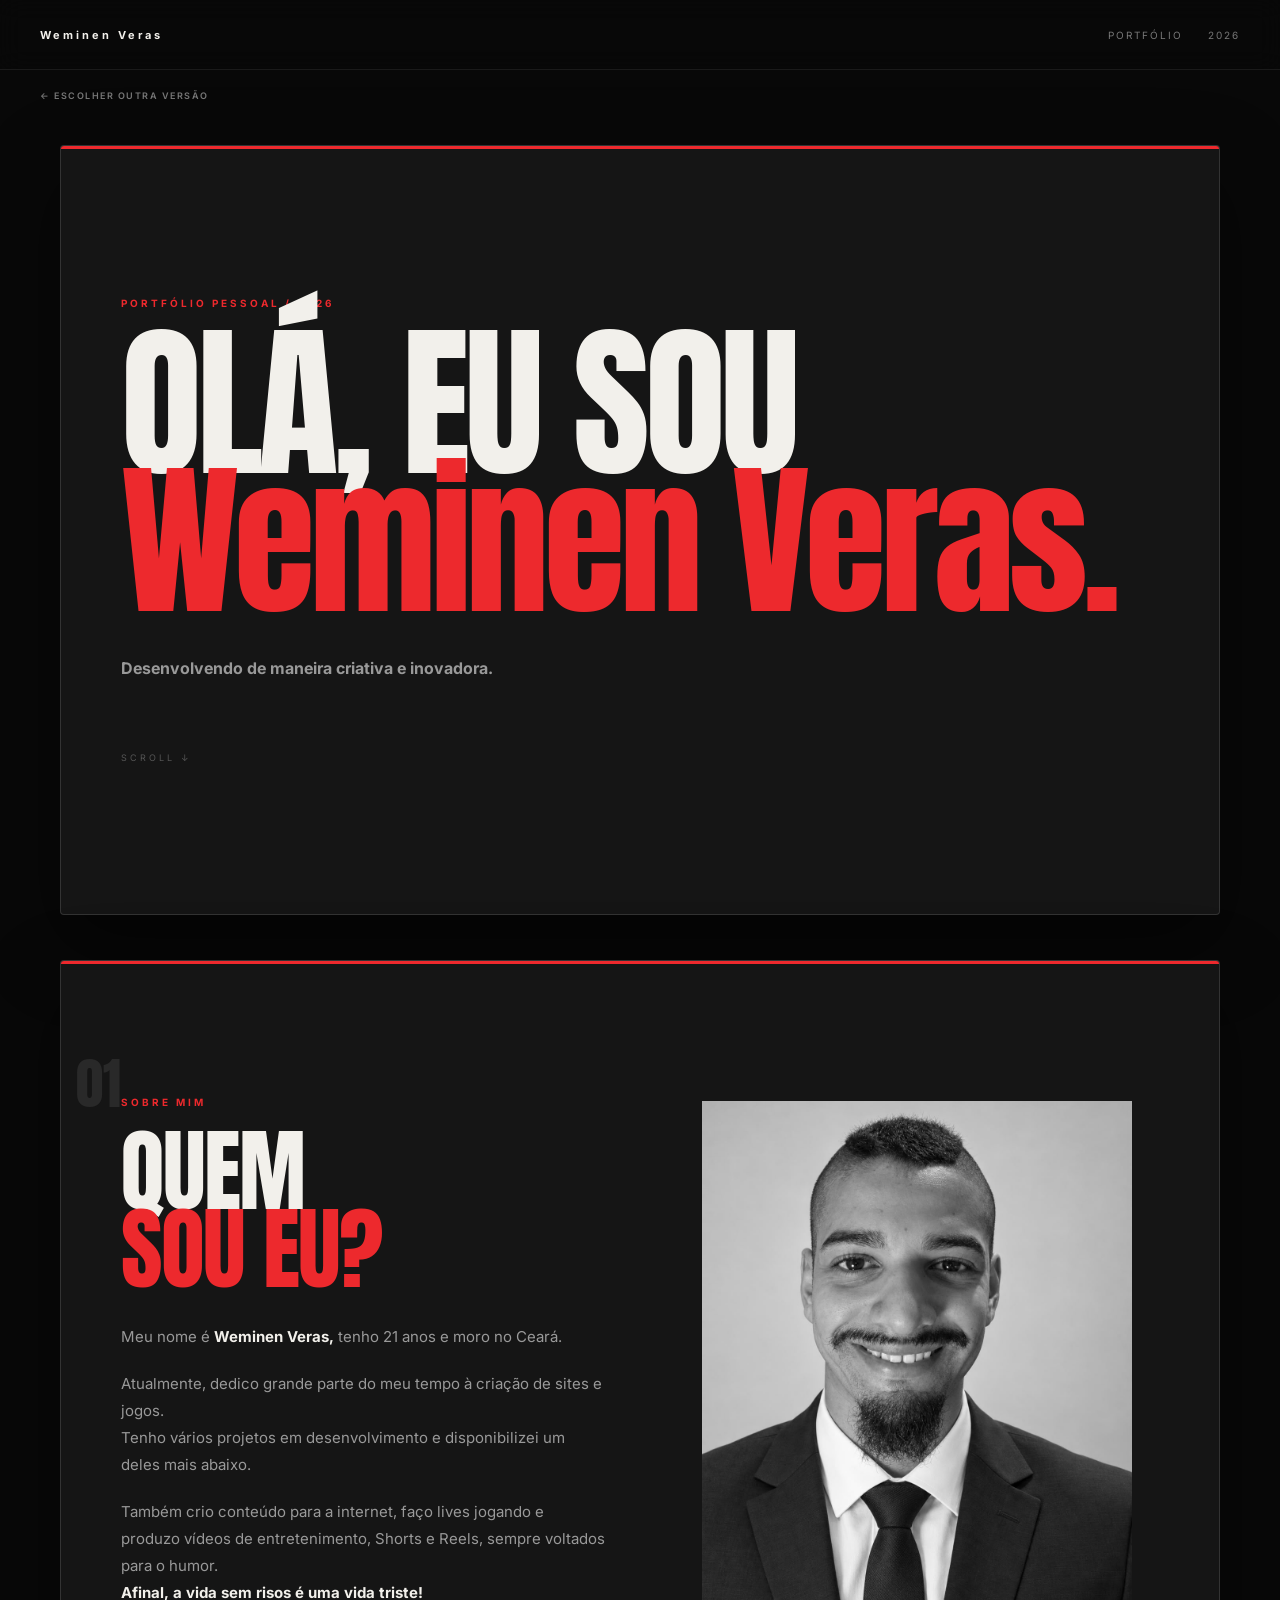
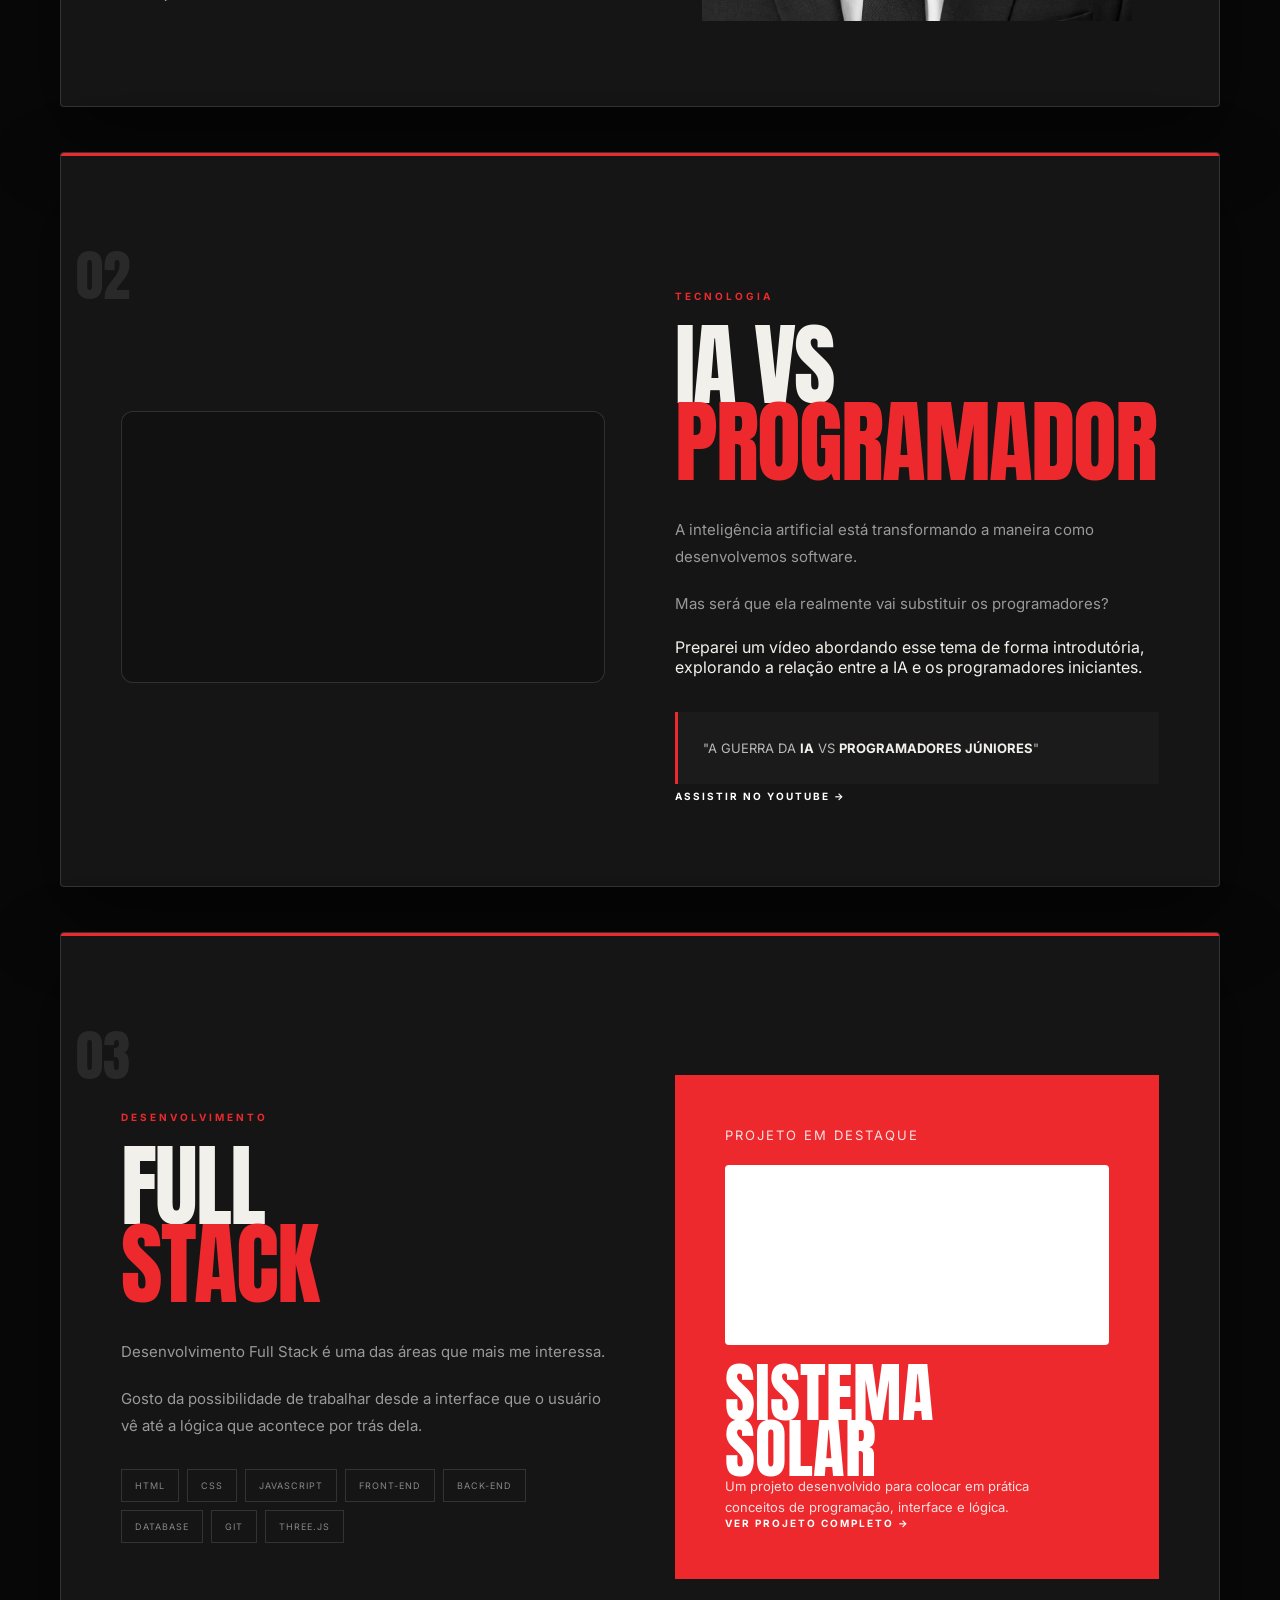
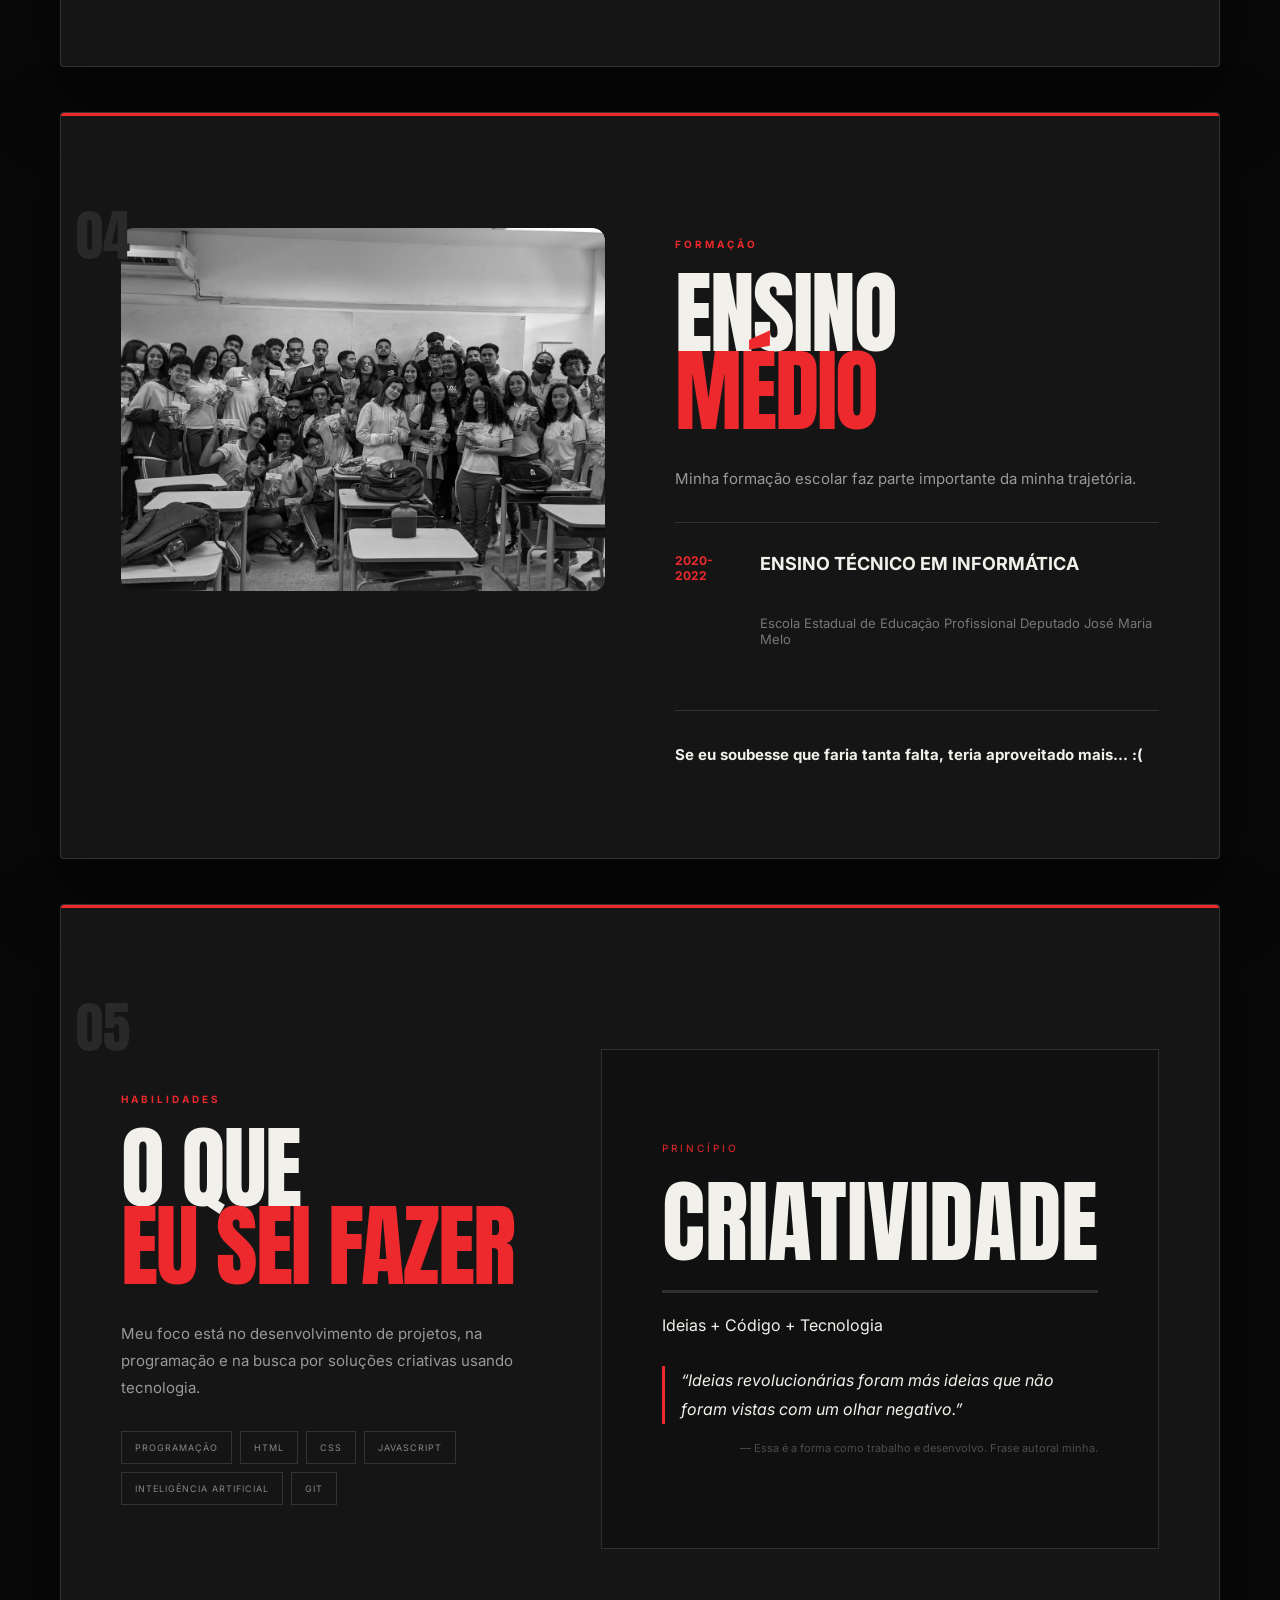
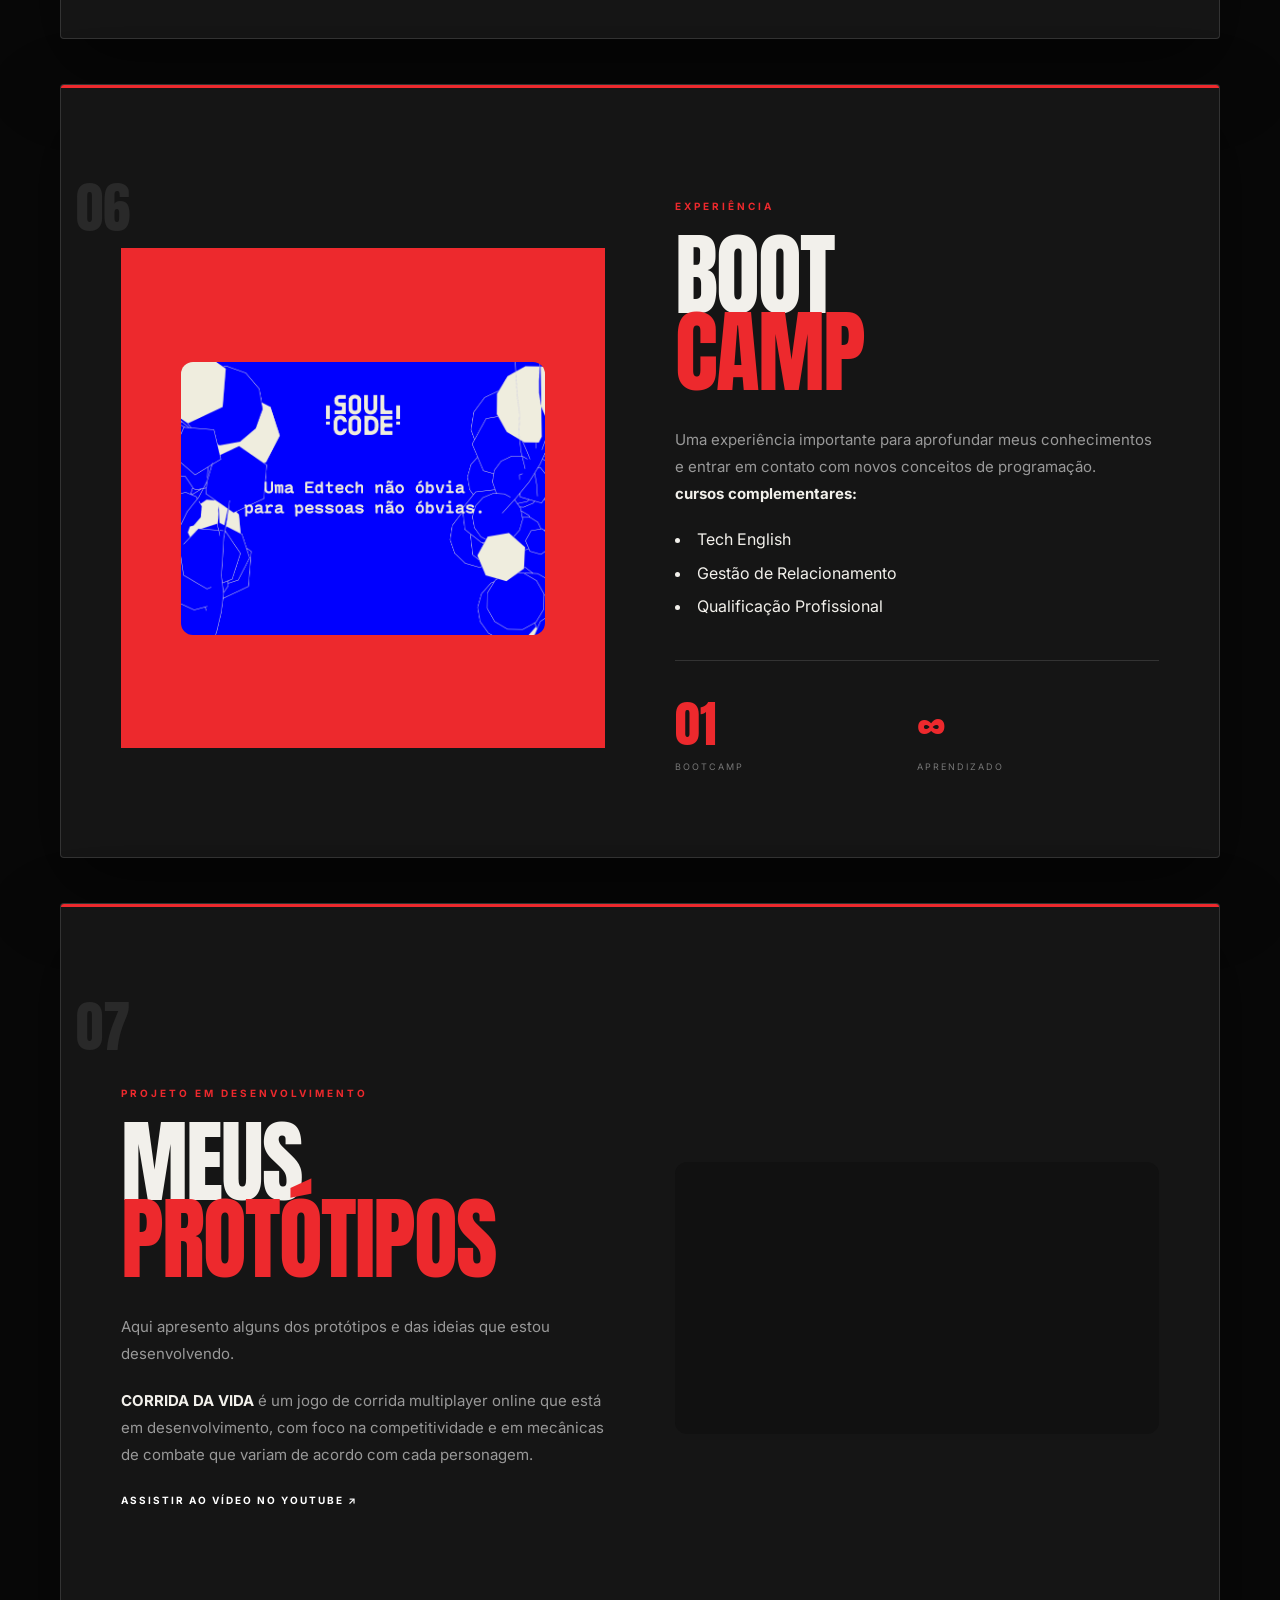
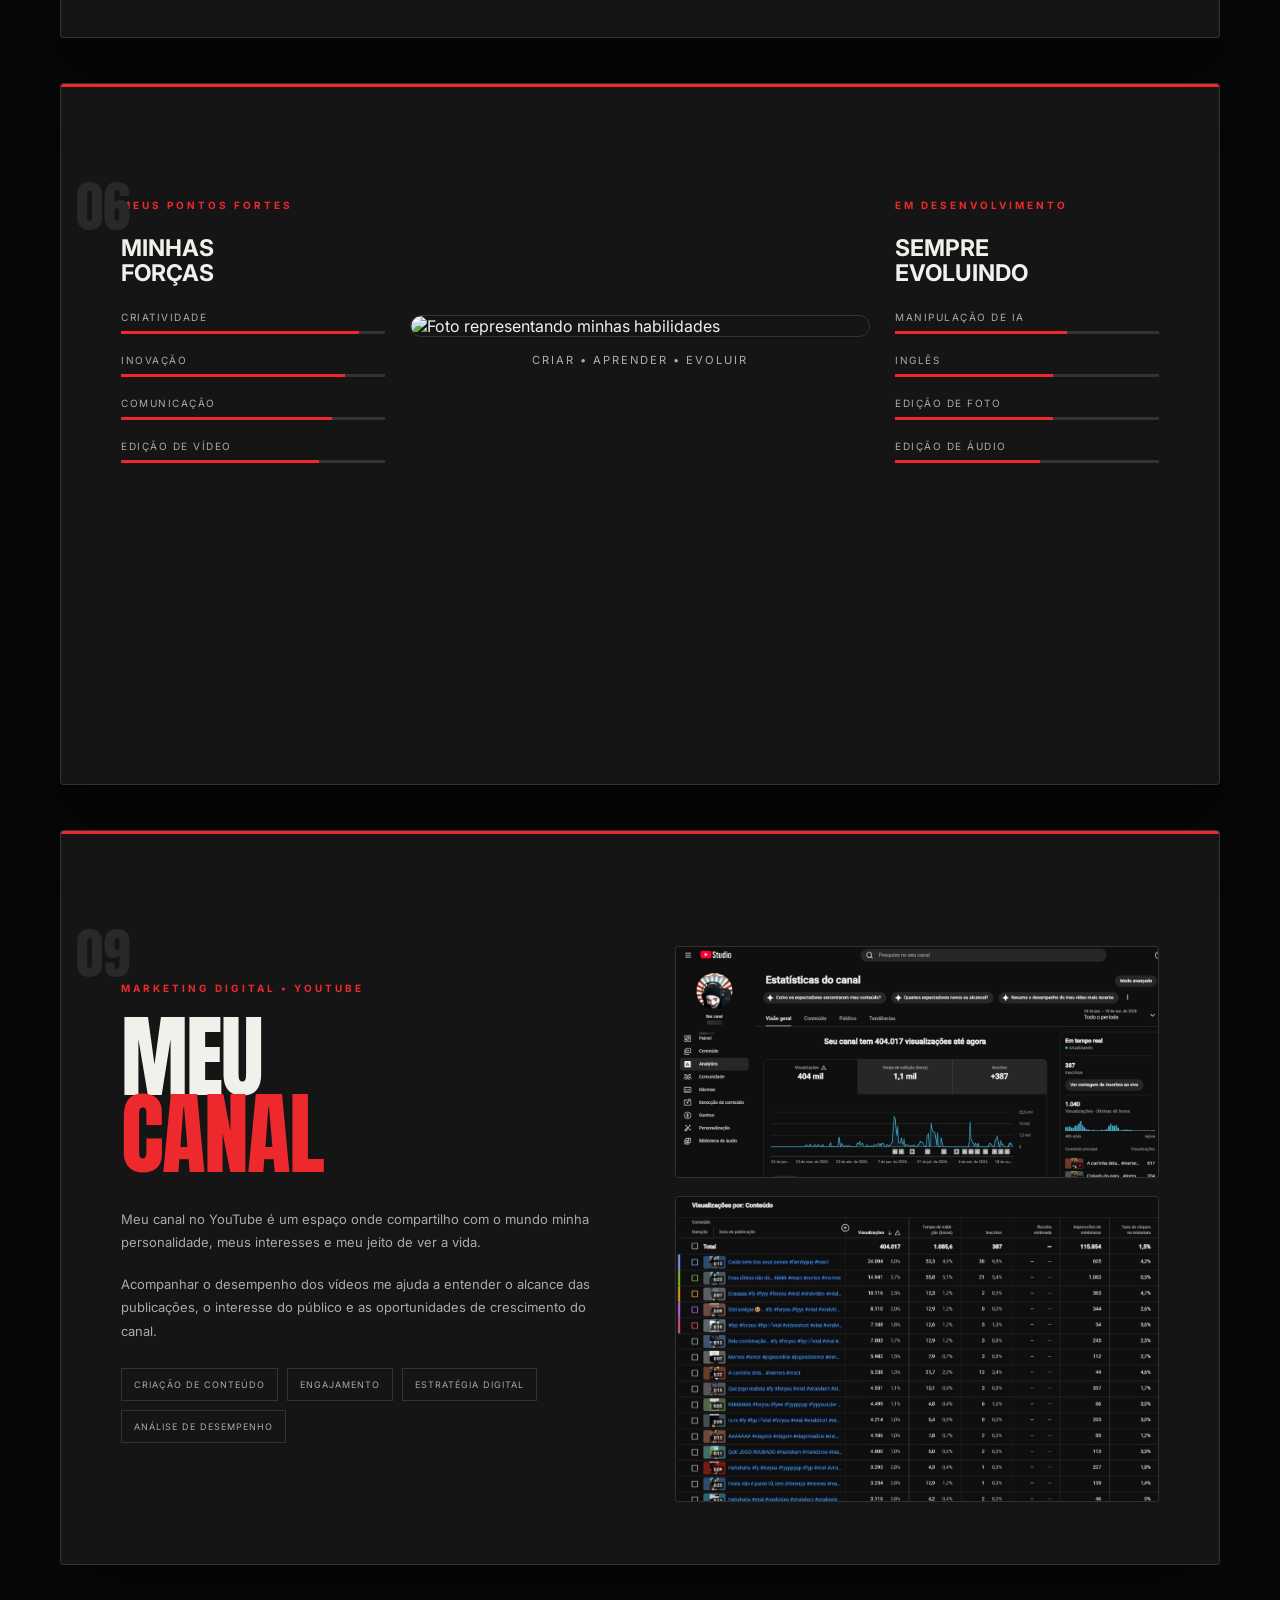
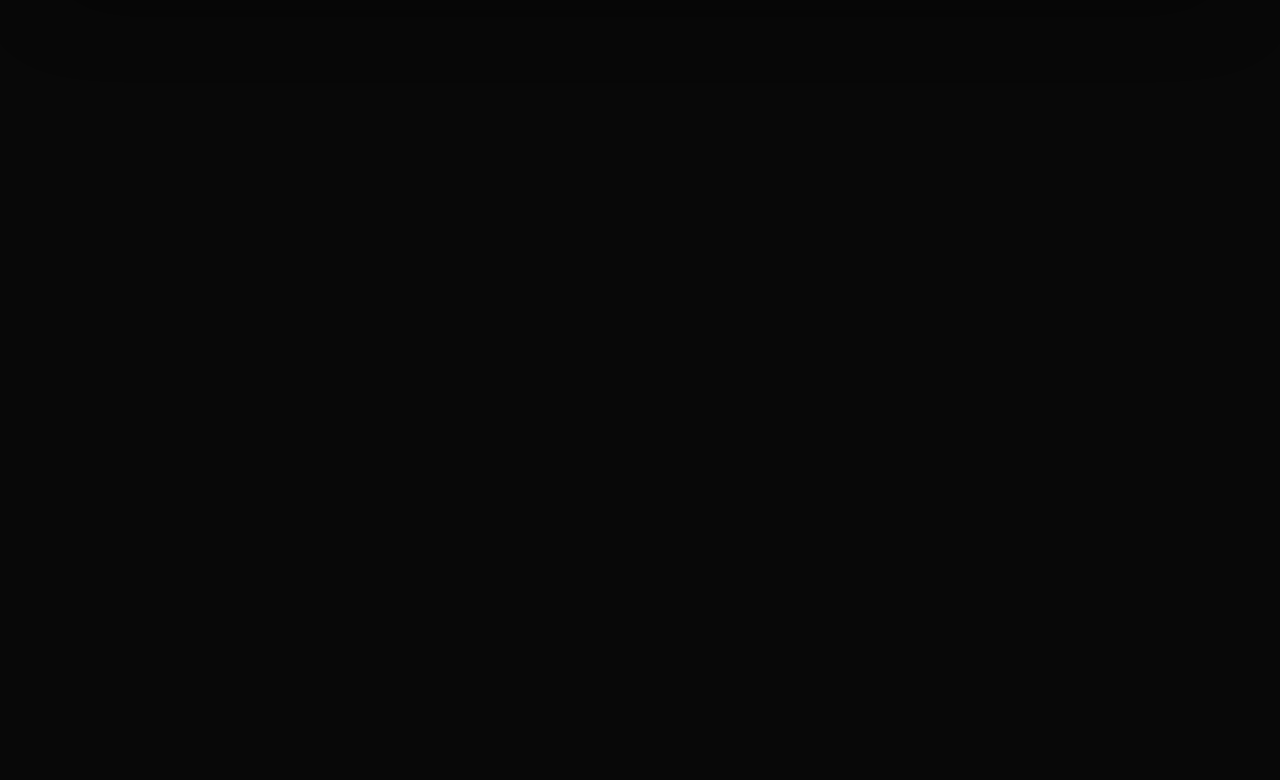
==== commit 7ea80d21: "Update portfolio.html" ====
--- a/portfolio.html
+++ b/portfolio.html
@@ -113,7 +113,7 @@
         </div>
     </header>
 
-    <a href="inicio.html" class="voltar-inicio">
+    <a href="index.html" class="voltar-inicio">
         ← ESCOLHER OUTRA VERSÃO
     </a>
 
